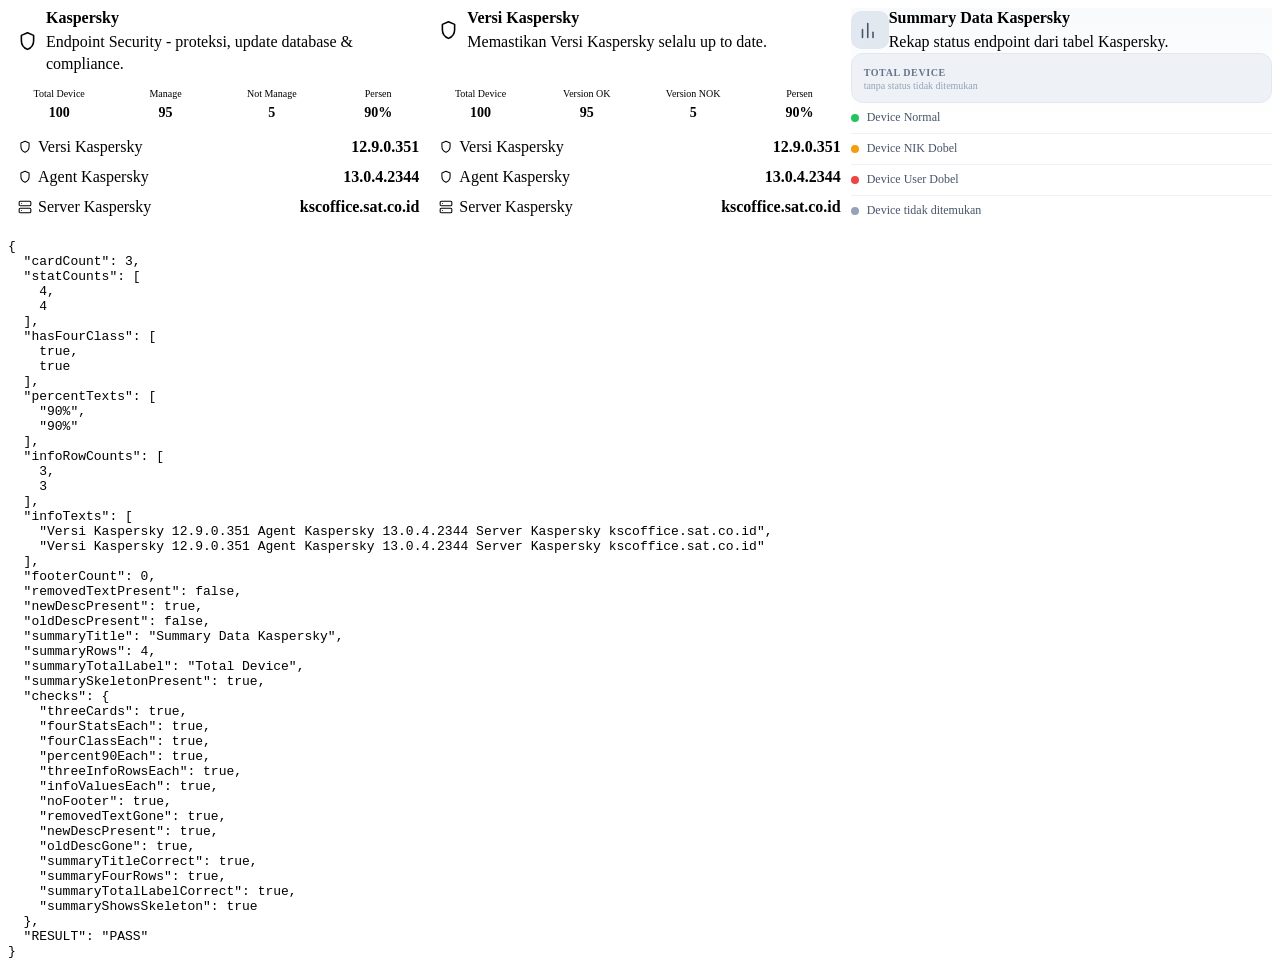
==== __test-mpc.html @ fc3576c6 "feat(manage-pc): add Summary Data Kaspersky card with status breakdown - Add third card to Kaspersky" ====
<!DOCTYPE html>
<html lang="id">
<head>
<meta charset="UTF-8" />
<link rel="stylesheet" href="/css/style.css" />
<link rel="stylesheet" href="/css/layout.css" />
<link rel="stylesheet" href="/css/components.css" />
</head>
<body>
<div id="app"></div>
<pre id="out"></pre>
<script type="module">
  const mod = await import("/js/pages/__mpc-test.js");

  const SUMMARY = {
    success: true,
    data: {
      summary: { totalPc: 100 },
      kaspersky: {
        managed: 100, ok: 95, nok: 5,
        versionOk: 95, versionNok: 5,
        percent: 90, combinedOk: 90, combinedNok: 10,
        info: {
          version: "12.9.0.351",
          agent: "13.0.4.2344",
          server: "kscoffice.sat.co.id"
        }
      },
      itam: {}, kace: {}
    }
  };

  document.getElementById("app").innerHTML =
    mod.renderSummary(SUMMARY, "manage-pc-kaspersky", false);

  const section = document.querySelector("[data-mpc-summary]");
  const cards = [...section.querySelectorAll(".gsp-card")];
  const statCards = cards.slice(0, 2);
  const summaryCard = cards[2];
  const lastStrong = (card) => {
    const stats = [...card.querySelectorAll(".gsp-card__stat")];
    return stats.length ? stats[stats.length - 1].querySelector("strong").textContent.trim() : "";
  };

  const out = {
    cardCount: cards.length,
    statCounts: statCards.map((c) => c.querySelectorAll(".gsp-card__stat").length),
    hasFourClass: statCards.map((c) => c.querySelector(".gsp-card__stats").classList.contains("gsp-card__stats--4")),
    percentTexts: statCards.map(lastStrong),
    infoRowCounts: statCards.map((c) => c.querySelectorAll(".gsp-card__info-row").length),
    infoTexts: statCards.map((c) => c.querySelector(".gsp-card__info")?.textContent.replace(/\s+/g, " ").trim() || ""),
    footerCount: section.querySelectorAll(".gsp-card__footer").length,
    removedTextPresent: /Status Endpoint Security|Status Versi Antivirus/.test(section.textContent),
    newDescPresent: /Memastikan Versi Kaspersky selalu up to date\./.test(section.textContent),
    oldDescPresent: /Status OK dan NOK versi Kaspersky pada seluruh device\./.test(section.textContent),
    summaryTitle: summaryCard?.querySelector("h4")?.textContent || "",
    summaryRows: summaryCard?.querySelectorAll(".gsp-card__summary-row").length || 0,
    summaryTotalLabel: summaryCard?.querySelector(".gsp-card__summary-total-label")?.textContent || "",
    summarySkeletonPresent: !!summaryCard?.querySelector(".skeleton.metric-skeleton")
  };

  const checks = {
    threeCards: out.cardCount === 3,
    fourStatsEach: out.statCounts.length === 2 && out.statCounts.every((n) => n === 4),
    fourClassEach: out.hasFourClass.length === 2 && out.hasFourClass.every(Boolean),
    percent90Each: out.percentTexts.length === 2 && out.percentTexts.every((t) => t === "90%"),
    threeInfoRowsEach: out.infoRowCounts.length === 2 && out.infoRowCounts.every((n) => n === 3),
    infoValuesEach: out.infoTexts.length === 2 && out.infoTexts.every((t) =>
      t.includes("Versi Kaspersky") && t.includes("12.9.0.351") &&
      t.includes("Agent Kaspersky") && t.includes("13.0.4.2344") &&
      t.includes("Server Kaspersky") && t.includes("kscoffice.sat.co.id")),
    noFooter: out.footerCount === 0,
    removedTextGone: !out.removedTextPresent,
    newDescPresent: out.newDescPresent,
    oldDescGone: !out.oldDescPresent,
    summaryTitleCorrect: out.summaryTitle === "Summary Data Kaspersky",
    summaryFourRows: out.summaryRows === 4,
    summaryTotalLabelCorrect: out.summaryTotalLabel === "Total Device",
    summaryShowsSkeleton: out.summarySkeletonPresent
  };

  out.checks = checks;
  out.RESULT = Object.values(checks).every(Boolean) ? "PASS" : "FAIL";
  document.getElementById("out").textContent = JSON.stringify(out, null, 2);
</script>
</body>
</html>
---- css/layout.css ----
﻿/**
 * LAYOUT.CSS - APPLICATION LAYOUT
 * ---------------------------------
 * STAGE 1: login decorative element, dashboard summary grid.
 * STAGE 2: mobile bottom navigation, content padding menyesuaikan
 * supaya tidak tertutup bottom nav (docs/UI_AND_DESIGN.md #7, #28).
 */

html, body {
  height: 100%;
}

.app-root {
  min-height: 100vh;
  display: flex;
  flex-direction: column;
}

/* ---------- BOOT SCREEN ---------- */
.boot-screen {
  flex: 1;
  display: flex;
  flex-direction: column;
  align-items: center;
  justify-content: center;
  gap: var(--space-4);
  background-color: var(--color-background);
}

.boot-screen__mark {
  width: 56px;
  height: 56px;
  border-radius: var(--radius-lg);
  background-color: var(--color-primary);
  color: var(--color-text-on-primary);
  display: flex;
  align-items: center;
  justify-content: center;
  font-weight: 600;
  font-size: var(--font-size-h3);
  box-shadow: var(--shadow-md);
}

.boot-screen__text {
  color: var(--color-text-secondary);
  font-size: var(--font-size-small);
}

/* =========================================================
   PREMIUM LOGIN
   ========================================================= */

.login-page {
  min-height: 100vh;
  min-height: 100dvh;
  padding: 32px;
  display: flex;
  align-items: center;
  justify-content: center;
  position: relative;
  overflow: hidden;

  background:
    radial-gradient(
      circle at 5% 10%,
      rgba(37, 99, 235, .12),
      transparent 30%
    ),
    radial-gradient(
      circle at 95% 90%,
      rgba(14, 165, 233, .10),
      transparent 32%
    ),
    #eef4fb;
}

.login-page.is-loading {
  /* Tanpa overlay popup blur selama login: hanya spinner di tombol
     (btn-spinner) yang tampil, form tetap interaktif dan kolom input
     tetap bisa diklik. (docs/UI_AND_DESIGN.md #13 button loading) */
  cursor: progress;
}

/* ---------- MAIN SHELL ---------- */

.login-shell {
  width: min(1160px, 100%);
  min-height: 650px;

  display: grid;
  grid-template-columns: minmax(0, 1.08fr) minmax(400px, .72fr);

  overflow: hidden;

  border: 1px solid rgba(255, 255, 255, .8);
  border-radius: 30px;

  background: rgba(255, 255, 255, .72);

  box-shadow:
    0 35px 90px rgba(15, 23, 42, .18),
    0 10px 30px rgba(30, 64, 175, .08);

  backdrop-filter: blur(22px);
  -webkit-backdrop-filter: blur(22px);
}


/* =========================================================
   LEFT VISUAL
   ========================================================= */

.login-visual {
  position: relative;
  overflow: hidden;

  min-height: 650px;
  padding: 42px;

  color: #fff;

  background:
    radial-gradient(
      circle at 78% 15%,
      rgba(96, 165, 250, .38),
      transparent 28%
    ),
    radial-gradient(
      circle at 20% 85%,
      rgba(14, 165, 233, .35),
      transparent 30%
    ),
    linear-gradient(
      145deg,
      #09295f 0%,
      #104f9f 48%,
      #0878d1 100%
    );
}


/* grid pattern */

.login-grid {
  position: absolute;
  inset: 0;

  opacity: .13;

  background-image:
    linear-gradient(
      rgba(255,255,255,.22) 1px,
      transparent 1px
    ),
    linear-gradient(
      90deg,
      rgba(255,255,255,.22) 1px,
      transparent 1px
    );

  background-size: 42px 42px;

  mask-image:
    linear-gradient(
      to bottom,
      black,
      transparent 88%
    );
}


/* glowing circles */

.login-orb {
  position: absolute;
  border-radius: 50%;
  pointer-events: none;
  filter: blur(1px);
}

.login-orb--1 {
  width: 420px;
  height: 420px;

  right: -220px;
  top: -220px;

  border: 1px solid rgba(255,255,255,.16);

  box-shadow:
    0 0 0 50px rgba(255,255,255,.035),
    0 0 0 100px rgba(255,255,255,.025),
    0 0 0 150px rgba(255,255,255,.018);
}

.login-orb--2 {
  width: 180px;
  height: 180px;

  left: -90px;
  bottom: -90px;

  background:
    radial-gradient(
      circle,
      rgba(125,211,252,.18),
      transparent 70%
    );
}


/* ---------- TOP BRAND ---------- */

.login-visual__top {
  position: relative;
  z-index: 5;

  display: flex;
  align-items: center;
  justify-content: space-between;
  gap: 20px;
}


.login-brand {
  display: flex;
  align-items: center;
  gap: 12px;
}


.login-brand__mark {
  width: 48px;
  height: 48px;

  display: flex;
  align-items: center;
  justify-content: center;

  border: 1px solid rgba(255,255,255,.25);
  border-radius: 15px;

  color: #fff;

  background: rgba(255,255,255,.12);

  box-shadow:
    inset 0 1px rgba(255,255,255,.18),
    0 12px 30px rgba(0,0,0,.15);

  backdrop-filter: blur(10px);
}


.login-brand__name {
  font-size: 17px;
  font-weight: 750;
  letter-spacing: -.02em;
}


.login-brand__sub {
  display: block;

  margin-top: 2px;

  font-size: 10px;
  font-weight: 600;

  letter-spacing: .12em;
  text-transform: uppercase;

  color: rgba(255,255,255,.62);
}


.login-live {
  display: inline-flex;
  align-items: center;
  gap: 7px;

  padding: 7px 11px;

  border: 1px solid rgba(255,255,255,.18);
  border-radius: 999px;

  background: rgba(255,255,255,.08);

  font-size: 10px;
  font-weight: 650;

  color: rgba(255,255,255,.82);

  backdrop-filter: blur(10px);
}


.login-live__dot {
  width: 7px;
  height: 7px;

  border-radius: 50%;

  background: #67e8f9;

  box-shadow:
    0 0 0 4px rgba(103,232,249,.12),
    0 0 14px rgba(103,232,249,.8);
}

/* Label pill: desktop menampilkan "System Online",
   mobile menampilkan "Live Report" (lihat media query). */
.login-live__label--mobile {
  display: none;
}

@keyframes loginLivePulse {
  0%, 100% { transform: scale(1); opacity: 1; }
  50%      { transform: scale(1.35); opacity: .65; }
}


/* ---------- HERO ---------- */

.login-visual__content {
  position: relative;
  z-index: 4;

  max-width: 500px;

  margin-top: 78px;
}


.login-visual__eyebrow {
  display: inline-flex;
  align-items: center;
  gap: 7px;

  margin-bottom: 20px;
  padding: 8px 12px;

  border: 1px solid rgba(255,255,255,.18);
  border-radius: 999px;

  background: rgba(255,255,255,.08);

  font-size: 10px;
  font-weight: 700;

  letter-spacing: .08em;

  color: rgba(255,255,255,.84);

  backdrop-filter: blur(10px);
}


.login-visual__content h1 {
  margin: 0 0 18px;

  color: #fff;

  font-size: clamp(38px, 4vw, 58px);
  line-height: 1.02;

  font-weight: 780;

  letter-spacing: -.055em;
}


.login-visual__content h1 span {
  display: block;

  background:
    linear-gradient(
      90deg,
      #ffffff,
      #bae6fd
    );

  -webkit-background-clip: text;
  background-clip: text;

  -webkit-text-fill-color: transparent;
}


.login-visual__description {
  max-width: 470px;

  margin: 0;

  color: rgba(255,255,255,.70);

  font-size: 14px;
  line-height: 1.75;
}


/* ---------- FEATURES ---------- */

.login-feature-list {
  display: flex;
  gap: 14px;

  margin-top: 30px;
}


.login-feature {
  display: flex;
  align-items: center;
  gap: 10px;

  min-width: 0;
  padding: 11px 13px;

  border: 1px solid rgba(255,255,255,.13);
  border-radius: 13px;

  background: rgba(255,255,255,.075);

  backdrop-filter: blur(10px);
}


.login-feature__icon {
  width: 32px;
  height: 32px;

  flex-shrink: 0;

  display: flex;
  align-items: center;
  justify-content: center;

  border-radius: 9px;

  color: #bae6fd;

  background: rgba(255,255,255,.10);
}


.login-feature strong {
  display: block;

  margin-bottom: 2px;

  color: rgba(255,255,255,.94);

  font-size: 10px;
}


.login-feature span {
  display: block;

  color: rgba(255,255,255,.52);

  font-size: 9px;
}


/* =========================================================
   DASHBOARD MOCKUP
   ========================================================= */

.login-dashboard {
  position: absolute;
  z-index: 3;

  right: 40px;
  bottom: 38px;

  width: min(460px, 70%);

  padding: 18px;

  border: 1px solid rgba(255,255,255,.20);
  border-radius: 20px;

  background: rgba(255,255,255,.105);

  box-shadow:
    0 28px 55px rgba(0,0,0,.20);

  backdrop-filter: blur(20px);

  transform: rotate(-2deg);

  animation: loginFloat 6s ease-in-out infinite;
}


@keyframes loginFloat {

  0%, 100% {
    transform: rotate(-2deg) translateY(0);
  }

  50% {
    transform: rotate(-1deg) translateY(-7px);
  }

}


.login-dashboard__header {
  display: flex;
  align-items: center;
  justify-content: space-between;

  margin-bottom: 15px;
}


.login-dashboard__brand {
  display: flex;
  align-items: center;
  gap: 7px;

  color: rgba(255,255,255,.88);

  font-size: 10px;
  font-weight: 700;
}


.login-dashboard__brand-dot {
  width: 7px;
  height: 7px;

  border-radius: 50%;

  background: #67e8f9;
}


.login-dashboard__dots {
  display: flex;
  gap: 4px;
}


.login-dashboard__dots span {
  width: 5px;
  height: 5px;

  border-radius: 50%;

  background: rgba(255,255,255,.30);
}


/* stats */

.login-dashboard__stats {
  display: grid;
  grid-template-columns: 1fr 1fr;

  gap: 9px;
}


.login-stat {
  padding: 12px;

  border-radius: 13px;

  background: rgba(255,255,255,.075);
}


.login-stat span {
  display: block;

  margin-bottom: 4px;

  color: rgba(255,255,255,.48);

  font-size: 8px;
}


.login-stat strong {
  display: block;

  color: #fff;

  font-size: 20px;
  line-height: 1.1;
}


.login-stat small {
  display: block;

  margin-top: 5px;

  color: #a7f3d0;

  font-size: 8px;
}


/* chart */

.login-dashboard__chart {
  margin-top: 9px;
  padding: 12px;

  border-radius: 13px;

  background: rgba(255,255,255,.06);
}


.login-chart-title {
  display: flex;
  align-items: center;
  justify-content: space-between;

  margin-bottom: 4px;
}


.login-chart-title span {
  color: rgba(255,255,255,.65);
  font-size: 8px;
}


.login-chart-title small {
  color: #67e8f9;
  font-size: 8px;
}


.login-dashboard__chart svg {
  width: 100%;
  height: 70px;

  display: block;
}


/* footer */

.login-dashboard__footer {
  display: flex;
  gap: 16px;

  margin-top:  0;

  color: rgba(255,255,255,.48);

  font-size: 8px;
}


.login-dashboard__footer span {
  display: flex;
  align-items: center;
  gap: 5px;
}


.login-dashboard__footer i {
  width: 5px;
  height: 5px;

  border-radius: 50%;

  background: #67e8f9;
}


/* =========================================================
   RIGHT LOGIN CARD
   ========================================================= */

.login-card {
  align-self: center;

  width: calc(100% - 56px);

  margin: 28px;

  padding: 42px 38px;

  border: 1px solid rgba(226,232,240,.95);
  border-radius: 24px;

  background: rgba(255,255,255,.96);

  box-shadow:
    0 22px 55px rgba(15,23,42,.10);
}


.login-card__mobile-brand {
  display: none;
}


.login-card__header {
  display: flex;
  align-items: center;
  gap: 12px;

  margin-bottom: 30px;
}


.login-card__badge {
  width: 50px;
  height: 50px;

  display: flex;
  align-items: center;
  justify-content: center;

  border-radius: 15px;

  color: #fff;

  background:
    linear-gradient(
      145deg,
      #1d4ed8,
      #0284c7
    );

  box-shadow:
    0 12px 25px rgba(37,99,235,.22);
}


.login-card__brand {
  color: #475569;

  font-size: 11px;
  font-weight: 700;

  letter-spacing: .06em;
  text-transform: uppercase;
}


.login-heading-wrap {
  margin-bottom: 28px;
}


.login-card__heading {
  margin: 0 0 9px;

  color: #0f172a;

  font-size: 31px;
  line-height: 1.1;

  font-weight: 780;

  letter-spacing: -.045em;
}


.login-card__subtitle {
  max-width: 330px;

  margin: 0;

  color: #64748b;

  font-size: 13px;
  line-height: 1.65;
}


/* ---------- FORM ---------- */

#loginForm {
  width: min(100%, 340px);
  margin-inline: auto;
}

.login-field-label {
  display: block;

  margin-bottom: 7px;

  color: #334155;
  font-size: 11px;
  font-weight: 700;

  /* Label hanya teks penanda - klik label TIDAK diteruskan ke input
     (area klik hanya pada kotak field-nya sendiri, bukan di atasnya). */
  pointer-events:none;
  user-select:none;
}


.login-card .form-group {
  margin-bottom: 18px;
}


.login-card .input-wrapper {
  min-height: 53px;

  border: 1px solid #dbe3ee;
  border-radius: 13px;

  background: #f8fafc;

  transition:
    border-color .2s ease,
    box-shadow .2s ease,
    background .2s ease,
    transform .2s ease;
}


.login-card .input-wrapper:focus-within {
  border-color: #3b82f6;

  background: #fff;

  box-shadow:
    0 0 0 4px rgba(59,130,246,.10);

  transform: translateY(-1px);
}


.login-card .input {
  height: 51px;

  border: 0;

  background: transparent;

  box-shadow: none;

  color: #0f172a;
}


.login-card .input::placeholder {
  color: #94a3b8;
}


.login-card .input:focus {
  border: 0;
  box-shadow: none;
}


.login-card .input-icon {
  position: absolute;
  left: 16px;

  color: #94a3b8;
}


.login-card .input-wrapper:focus-within .input-icon {
  color: #3b82f6;
}


.login-card .input--icon {
  padding-left: 46px;
}


.login-card #passwordInput {
  padding-right: 65px;
}


.login-card .password-toggle-btn {
  right: 9px;

  padding: 7px 9px;

  border-radius: 8px;

  color: #64748b;

  font-size: 10px;
  font-weight: 700;

  transition:
    background .2s,
    color .2s;
}


.login-card .password-toggle-btn:hover {
  color: #2563eb;

  background: #eff6ff;
}


/* ---------- ERROR ---------- */

.login-card .form-error-text {
  min-height: 15px;

  display: block;

  padding: 4px 2px 0;

  font-size: 10px;
}


.login-card__banner {
  display: none;

  margin-bottom: 18px;
  padding: 11px 13px;

  border: 1px solid #fecaca;
  border-radius: 11px;

  color: #b91c1c;

  background: #fef2f2;

  font-size: 11px;
  font-weight: 600;

  line-height: 1.5;
}


.login-card__banner.is-visible {
  display: block;

  animation: loginErrorIn .2s ease-out;
}


@keyframes loginErrorIn {

  from {
    opacity: 0;
    transform: translateY(-4px);
  }

  to {
    opacity: 1;
    transform: translateY(0);
  }

}


/* ---------- BUTTON ---------- */

.login-submit-btn {
  width: 100%;
  height: 53px;

  margin-top: 7px;

  border: 0;
  border-radius: 13px;

  display: flex;
  align-items: center;
  justify-content: center;
  gap: 9px;

  color: #fff;

  background:
    linear-gradient(
      135deg,
      #1d4ed8,
      #0284c7
    );

  box-shadow:
    0 13px 27px rgba(37,99,235,.24);

  transition:
    transform .2s ease,
    box-shadow .2s ease,
    filter .2s ease;
}


.login-submit-btn:hover:not(:disabled) {
  transform: translateY(-2px);

  box-shadow:
    0 17px 32px rgba(37,99,235,.30);

  filter: saturate(1.08);
}


.login-submit-btn:active:not(:disabled) {
  transform: translateY(0);
}


.login-submit-btn:disabled {
  cursor: not-allowed;
  opacity: .75;
}


/* ---------- FOOTER ---------- */

.login-card__footer {
  display: flex;
  align-items: center;
  justify-content: space-between;

  margin-top: 25px;
  padding-top: 17px;

  border-top: 1px solid #eef2f7;
}


.login-security {
  display: flex;
  align-items: center;
  gap: 6px;

  color: #64748b;

  font-size: 9px;
  font-weight: 600;
}


.login-security svg {
  color: #10b981;
}


.login-version {
  display: flex;
  align-items: center;
  gap: 6px;

  color: #94a3b8;

  font-size: 9px;
}


/* Selama proses login berjalan: kolom NIK & password dikunci
   (tidak bisa diklik / fokus) sampai request selesai. */
.login-page.is-loading #loginForm .form-group .input-wrapper {
  pointer-events: none;
}

.login-page.is-loading #loginForm .form-group .input-wrapper .input {
  background-color: #f8fafc;
}


/* =========================================================
   TABLET
   ========================================================= */

@media (max-width: 980px) {

  .login-page {
    padding: 20px;
  }

  .login-shell {
    grid-template-columns: 1fr 400px;
  }

  .login-visual {
    padding: 32px;
  }

  .login-feature-list {
    flex-direction: column;
    width: 240px;
  }

  .login-dashboard {
    right: 25px;
    bottom: 25px;
    width: 70%;
  }

}


/* =========================================================
   MOBILE
   ========================================================= */

@media (max-width: 820px) {

  .login-page {
    min-height: 100dvh;

    padding: 0;

    align-items: stretch;
  }


  .login-shell {
    width: 100%;
    min-height: 100dvh;

    grid-template-columns: 1fr;

    border: 0;
    border-radius: 0;

    background: #f8fafc;

    box-shadow: none;
  }


  .login-visual {
    min-height: 250px;

    padding: 25px 23px;
  }


  .login-visual__content {
    margin-top: 35px;
  }


  .login-visual__content h1 {
    font-size: 32px;
  }


  .login-visual__description {
    max-width: 400px;

    font-size: 12px;
  }


  .login-feature-list,
  .login-dashboard {
    display: none;
  }

  /* MOBILE: hero tidak lagi menampilkan eyebrow "SECURE IT MANAGEMENT".
     Diganti pill "Live Report" (model System Online) dengan titik
     berdenyut, sejajar dengan tulisan "Dashboard IT". */
  .login-visual__eyebrow {
    display: none;
  }

  .login-live__label--desktop {
    display: none;
  }

  .login-live__label--mobile {
    display: inline;
  }

  .login-live__dot {
    animation: loginLivePulse 2.2s ease-in-out infinite;
  }

  /* Pill "Live Report": absolute di pojok kanan-ATAS hero
     (lebih ke atas & lebih ke kanan dari posisi inline semula. */
  .login-live {
    position: absolute;
    top: 0;
    right: 0;
    z-index: 6;
  }


  .login-card {
    align-self: stretch;

    width: 100%;

    margin: 0;

    padding: 34px 26px 30px;

    border: 0;
    border-radius: 0;

    background: #fff;

    box-shadow: none;
  }

  .login-card__mobile-brand,
  .login-card__header {
    display: none;
  }

  .login-card {
    padding-top: 24px;
  }

}


/* =========================================================
   SMALL MOBILE
   ========================================================= */

@media (max-width: 480px) {

  .login-visual {
    min-height: 188px;
    padding: 20px 18px;
  }


  .login-live {
    position: absolute;
    top:  0;
    right: 0;
    z-index: 6;

    display: inline-flex;
    padding: 6px 9px;
    font-size: 9px;
  }


  .login-brand__mark {
    width: 43px;
    height: 43px;
  }


  .login-brand__name {
    font-size: 15px;
  }


  .login-visual__content {
    margin-top: 22px;
  }


  .login-visual__eyebrow {
    position: absolute;
    top: -48px;
    right: 0;
    margin-bottom: 0;
    padding: 6px 8px;

    font-size: 8px;
  }


  .login-visual__content h1 {
    margin-bottom: 8px;
    font-size: 27px;
  }


  .login-visual__description {
    display: none;
  }


  .login-card {
    padding: 28px 21px 30px;
  }


  .login-card__mobile-brand {
    display: none;
    align-items: center;
    gap: 9px;

    margin-bottom: 25px;

    color: #0f172a;

    font-size: 13px;
    font-weight: 750;
  }


  .login-card__mobile-icon {
    width: 35px;
    height: 35px;

    display: flex;
    align-items: center;
    justify-content: center;

    border-radius: 10px;

    color: #fff;

    background:
      linear-gradient(
        135deg,
        #1d4ed8,
        #0284c7
      );
  }


  .login-card__header {
    margin-bottom: 22px;
  }


  .login-card__badge {
    width: 45px;
    height: 45px;

    border-radius: 13px;
  }


  .login-card__heading {
    font-size: 28px;
  }


  .login-card__subtitle {
    font-size: 12px;
  }


  .login-card__footer {
    margin-top: 22px;
  }

}

/* ---------- APPLICATION SHELL ---------- */
.app-shell {
  display: flex;
  min-height: 100vh;
}

.app-sidebar {
  width: var(--sidebar-width);
  flex-shrink: 0;
  background-color: var(--color-surface);
  border-right: 1px solid var(--color-border);
  display: flex;
  flex-direction: column;
  padding: var(--space-5) 0;
}

.app-sidebar__brand {
  display: flex;
  align-items: center;
  gap: var(--space-3);
  padding: 0 var(--space-5) var(--space-5);
  margin-bottom: var(--space-3);
  border-bottom: 1px solid var(--color-border);
}

.app-sidebar__mark {
  width: 36px;
  height: 36px;
  border-radius: var(--radius-md);
  background-color: var(--color-primary);
  color: var(--color-text-on-primary);
  display: flex;
  align-items: center;
  justify-content: center;
  font-weight: 700;
  font-size: var(--font-size-small);
  flex-shrink: 0;
}

.app-sidebar__brand-text {
  font-weight: 600;
  font-size: var(--font-size-body);
}

.app-nav {
  flex: 1;
  overflow-y: auto;
  padding: 0 var(--space-3) 0 calc(var(--space-3) + 12px);
  display: flex;
  flex-direction: column;
  gap: var(--space-1);
}

.app-nav-item {
  display: flex;
  align-items: center;
  justify-content: space-between;
  gap: var(--space-2);
  width: 100%;
  padding: var(--space-3) var(--space-3);
  border-radius: var(--radius-sm);
  border: none;
  background: none;
  color: var(--color-text-secondary);
  font-size: var(--font-size-small);
  font-weight: 500;
  text-align: left;
  cursor: pointer;
  transition: background-color var(--transition-fast), color var(--transition-fast);
}

.app-nav-item:hover {
  background-color: var(--color-background-offwhite);
  color: var(--color-text);
}

.app-nav-item {
  position: relative;
}

.app-nav-item.is-active {
  background-color: var(--color-primary-soft);
  color: var(--color-primary);
  font-weight: 600;
}

/* UPDATE (moodboard "Nexus"): aksen garis kiri pada item aktif */
.app-nav-item.is-active::before {
  content: "";
  position: absolute;
  left: -12px;
  top: 8px;
  bottom: 8px;
  width: 3px;
  border-radius: 0 3px 3px 0;
  background-color: var(--color-primary);
}

.app-nav-item__icon {
  display: flex;
  align-items: center;
  justify-content: center;
  flex-shrink: 0;
  color: currentColor;
}

.app-nav-item--child {
  justify-content: flex-start;
  gap: var(--space-2);
  padding-left: var(--space-4);
  font-size: var(--font-size-caption);
}

.app-nav-item__child-marker {
  position: relative;
  align-self: stretch;
  width: 14px;
  flex: 0 0 14px;
}

.app-nav-item__child-marker::before {
  position: absolute;
  top: -3px;
  bottom: -3px;
  left: 6px;
  width: 1px;
  background-color: #cbdcf7;
  content: "";
}

.app-nav-item__child-marker::after {
  position: absolute;
  top: 50%;
  left: 4px;
  width: 5px;
  height: 5px;
  border: 1px solid #fff;
  border-radius: 50%;
  background-color: #60a5fa;
  content: "";
  transform: translateY(-50%);
}

.app-nav-item--child:first-child .app-nav-item__child-marker::before {
  top: 50%;
}

.app-nav-item--child:last-child .app-nav-item__child-marker::before {
  bottom: 50%;
}

.app-nav-item__chevron {
  color: var(--color-text-muted);
  font-weight: 600;
}

.app-nav-submenu {
  display: flex;
  flex-direction: column;
  gap: var(--space-1);
  max-height: 0;
  opacity: 0;
  overflow: hidden;
  visibility: hidden;
  transition:
    max-height .38s cubic-bezier(.22, 1, .36, 1),
    opacity .25s ease,
    visibility 0s linear .38s;
}

.app-nav-group.is-expanded .app-nav-submenu {
  max-height: 250px;
  opacity: 1;
  visibility: visible;
  transition:
    max-height .38s cubic-bezier(.22, 1, .36, 1),
    opacity .25s ease,
    visibility 0s;
}

.app-sidebar__footer {
  padding: var(--space-4) var(--space-5) 0;
  margin-top: var(--space-3);
  border-top: 1px solid var(--color-border);
  display: flex;
  align-items: center;
  justify-content: space-between;
  gap: var(--space-2);
}

.app-user {
  display: flex;
  align-items: center;
  gap: var(--space-3);
  min-width: 0;
}

.app-user__avatar {
  width: 34px;
  height: 34px;
  border-radius: 50%;
  background-color: var(--color-primary-soft);
  color: var(--color-primary);
  display: flex;
  align-items: center;
  justify-content: center;
  font-size: var(--font-size-caption);
  font-weight: 700;
  flex-shrink: 0;
}

.app-user__nik {
  font-size: var(--font-size-small);
  font-weight: 600;
}

.app-user__role {
  font-size: var(--font-size-caption);
  color: var(--color-text-muted);
}

.app-logout-btn {
  height: 36px;
  padding: 0 var(--space-3);
  font-size: var(--font-size-caption);
}

/* ---------- SHELL MAIN / HEADER / CONTENT ---------- */
.app-shell__main {
  flex: 1;
  display: flex;
  flex-direction: column;
  min-width: 0;
}

.app-header {
  height: var(--header-height);
  flex-shrink: 0;
  display: flex;
  align-items: center;
  gap: var(--space-4);
  padding: 0 var(--space-6);
  background-color: var(--color-surface);
  border-bottom: 1px solid var(--color-border);
}

.app-header__title {
  flex: 1;
  font-size: var(--font-size-h3);
}

.app-header__user {
  width: 36px;
  height: 36px;
  border-radius: 50%;
  background-color: var(--color-primary-soft);
  color: var(--color-primary);
  display: flex;
  align-items: center;
  justify-content: center;
  font-size: var(--font-size-caption);
  font-weight: 700;
  flex-shrink: 0;
}

.app-content {
  flex: 1;
  padding: var(--space-6);
  overflow-y: auto;
}

.page-header {
  margin-bottom: var(--space-6);
}

.page-header__subtitle {
  color: var(--color-text-secondary);
  font-size: var(--font-size-small);
  margin-top: var(--space-1);
}

.placeholder-card {
  background-color: var(--color-surface);
  border: 1px solid var(--color-border);
  border-radius: var(--radius-lg);
  padding: var(--space-6);
  color: var(--color-text-secondary);
  font-size: var(--font-size-small);
}

.placeholder-card--center {
  text-align: center;
  padding: var(--space-12) var(--space-6);
}

.placeholder-card__title {
  font-size: var(--font-size-h3);
  font-weight: 600;
  color: var(--color-text);
  margin-bottom: var(--space-2);
}

.placeholder-card__subtitle {
  color: var(--color-text-muted);
}

/* ---------- DASHBOARD SUMMARY GRID (Stage 1, docs/UI_AND_DESIGN.md #9) ---------- */
.dashboard-section-title {
  font-size: var(--font-size-small);
  font-weight: 600;
  color: var(--color-text-secondary);
  text-transform: uppercase;
  letter-spacing: 0.04em;
  margin: var(--space-8) 0 var(--space-4);
}

.dashboard-section-title:first-child {
  margin-top: 0;
}

.dashboard-grid {
  display: grid;
  grid-template-columns: repeat(auto-fill, minmax(220px, 1fr));
  gap: var(--space-4);
}

/* ---------- HAMBURGER (mobile only) ---------- */
.app-hamburger {
  display: none;
  flex-direction: column;
  justify-content: center;
  gap: 4px;
  width: 32px;
  height: 32px;
  border: none;
  background: none;
  cursor: pointer;
  flex-shrink: 0;
}

.app-hamburger span {
  display: block;
  height: 2px;
  width: 100%;
  background-color: var(--color-text);
  border-radius: 2px;
}

/* ---------- DRAWER OVERLAY (mobile only) ---------- */
.app-drawer-overlay {
  display: none;
  position: fixed;
  inset: 0;
  background-color: rgba(17, 24, 39, 0.4);
  z-index: var(--z-drawer);
}

.app-drawer-overlay.is-visible {
  display: block;
}

/* ---------- MOBILE LAYOUT (docs/UI_AND_DESIGN.md #7, #13, #21, #41) ---------- */
@media (max-width: 768px) {
  .app-sidebar {
    position: fixed;
    top: 0;
    left: 0;
    height: 100vh;
    z-index: var(--z-drawer);
    transform: translateX(-100%);
    transition: transform var(--transition-base);
    box-shadow: var(--shadow-lg);
  }

  .app-sidebar.is-open {
    transform: translateX(0);
  }

  .app-hamburger {
    display: flex;
  }

  .app-header {
    height: 46px;
    padding: 0 12px;
  }

  .app-content {
    /* Edge-to-edge pada mobile: konten mepet sekali dengan layar,
       padding diberikan oleh komponen halaman masing-masing. */
    padding: 0;
    /* Ruang supaya konten paling bawah tidak tertutup bottom nav */
    padding-bottom: calc(var(--bottom-nav-height) + var(--space-4));
  }

  .dashboard-page,
  .page-header {
    padding: 0 var(--space-3);
  }

  .dashboard-grid {
    grid-template-columns: repeat(auto-fill, minmax(150px, 1fr));
    gap: var(--space-3);
  }
}

@media (min-width: 769px) {
  .app-bottom-nav {
    display: none !important;
  }
}

@media (max-width: 768px) {
  .app-sidebar,
  .app-sidebar:hover {
    width: min(286px, 86vw) !important;
    z-index: calc(var(--z-drawer) + 1) !important;
    overflow: hidden;
  }

  .app-sidebar__body {
    min-height: 0;
    overflow-y: auto;
  }

  .app-sidebar .app-sidebar__brand-text,
  .app-sidebar .app-nav-item__label,
  .app-sidebar .app-nav-item__chevron,
  .app-sidebar .app-user__details,
  .app-sidebar .app-logout-btn {
    opacity: 1;
    transform: none;
  }

  .app-sidebar .app-nav-item__chevron {
    margin-right: 13px;
  }

  .app-sidebar .app-logout-btn {
    width: auto;
    min-width: 39px;
    padding: 0 10px;
  }

  .app-sidebar .app-logout-btn__label {
    display: inline;
  }
}

/* =========================================================
   PREMIUM DASHBOARD
   ========================================================= */

.app-shell {
  background:
    #f4f7fb;
}


/* =========================================================
   COLLAPSIBLE SIDEBAR
   ========================================================= */

.app-sidebar {
  width: 76px !important;

  transition:
    width .28s cubic-bezier(.4,0,.2,1),
    box-shadow .28s ease;

  overflow: hidden;

  z-index: 100;

  box-shadow:
    4px 0 25px rgba(15,23,42,.035);
}


/* sidebar expand ketika mouse masuk */

.app-sidebar:hover {
  width: 250px !important;

  box-shadow:
    8px 0 35px rgba(15,23,42,.09);
}


/* brand */

.app-sidebar__brand {
  height: 76px;

  padding: 0 14px;

  display: flex;
  align-items: center;

  gap: 12px;

  white-space: nowrap;
}


.app-sidebar__mark {
  width: 48px !important;
  height: 48px !important;

  flex-shrink: 0;

  border-radius: 14px !important;

  background:
    linear-gradient(
      145deg,
      #1e3a8a,
      #2563eb
    ) !important;

  color: #fff !important;

  box-shadow:
    0 10px 22px rgba(37,99,235,.22);
}


.app-sidebar__brand-text {
  opacity: 0;

  transform: translateX(-8px);

  transition:
    opacity .18s ease,
    transform .18s ease;

  white-space: nowrap;
}


.app-sidebar:hover
.app-sidebar__brand-text {
  opacity: 1;

  transform: translateX(0);
}


/* =========================================================
   NAV
   ========================================================= */

.app-nav {
  padding: 18px 10px;
}


.app-nav-item {
  min-height: 48px !important;

  margin-bottom: 5px;

  border-radius: 13px !important;

  position: relative;

  justify-content: flex-start !important;

  white-space: nowrap;

  transition:
    background .18s ease,
    color .18s ease,
    transform .18s ease;
}


.app-nav-item:hover {
  background: #f1f5ff !important;

  transform: translateX(2px);
}


.app-nav-item.is-active {
  color: #1d4ed8 !important;

  background:
    linear-gradient(
      90deg,
      #e8efff,
      #f1f5ff
    ) !important;

  box-shadow:
    inset 3px 0 0 #2563eb;
}


.app-nav-item__icon {
  width: 48px !important;

  min-width: 48px !important;

  display: flex;

  align-items: center;
  justify-content: center;

  flex-shrink: 0;
}


.app-nav-item__label {
  opacity: 0;

  transform: translateX(-8px);

  transition:
    opacity .16s ease,
    transform .18s ease;

  white-space: nowrap;
}


.app-sidebar:hover
.app-nav-item__label {
  opacity: 1;

  transform: translateX(0);
}


/* chevron */

.app-nav-item__chevron {
  margin-left: auto;

  opacity: 0;

  transition: opacity .18s ease;
}


.app-sidebar:hover
.app-nav-item__chevron {
  opacity: 1;
}


/* submenu */

.app-nav-submenu {
  overflow: hidden;
}


/* =========================================================
   SIDEBAR FOOTER
   ========================================================= */

.app-sidebar__footer {
  padding: 14px 10px !important;

  overflow: hidden;
}


.app-user {
  min-width: 220px;

  display: flex;

  align-items: center;

  gap: 11px;
}


.app-user__avatar {
  width: 43px !important;
  height: 43px !important;

  flex-shrink: 0;

  border-radius: 13px !important;

  color: #1e40af !important;

  background:
    linear-gradient(
      135deg,
      #dbeafe,
      #e0e7ff
    ) !important;

  font-weight: 750 !important;
}


.app-user > div:not(.app-user__avatar) {
  opacity: 0;

  transition: opacity .18s ease;

  white-space: nowrap;
}


.app-sidebar:hover
.app-user > div:not(.app-user__avatar) {
  opacity: 1;
}


.app-logout-btn {
  opacity: 0;

  transition: opacity .18s ease;
}


.app-sidebar:hover
.app-logout-btn {
  opacity: 1;
}


/* =========================================================
   MAIN AREA
   ========================================================= */

.app-shell__main {
  transition:
    margin-left .28s cubic-bezier(.4,0,.2,1);
}


/* =========================================================
   HEADER
   ========================================================= */

.app-header {
  height: 76px !important;

  padding: 0 30px !important;

  background:
    rgba(255,255,255,.82) !important;

  border-bottom:
    1px solid rgba(226,232,240,.85) !important;

  backdrop-filter: blur(14px);
}


.app-header__title {
  font-size: 18px !important;

  font-weight: 720 !important;

  letter-spacing: -.025em;
}


.app-header__user {
  width: 38px !important;
  height: 38px !important;

  border-radius: 12px !important;

  background:
    linear-gradient(
      135deg,
      #dbeafe,
      #e0e7ff
    ) !important;

  color: #1e40af !important;

  font-size: 11px !important;

  font-weight: 750 !important;

  border: 1px solid #dbeafe;
}


/* =========================================================
   CONTENT
   ========================================================= */

.app-content {
  padding: 30px !important;

  background:
    linear-gradient(
      180deg,
      #f8fafc 0%,
      #f3f6fa 100%
    );
}


/* =========================================================
   DASHBOARD PAGE
   ========================================================= */

.dashboard-page {
  width: min(1380px, 100%);

  margin: 0 auto;

  display: flex;

  flex-direction: column;

  gap: 22px;
}


/* =========================================================
   HERO
   ========================================================= */

.dashboard-hero {
  min-height: 205px;

  position: relative;

  overflow: hidden;

  display: flex;

  align-items: center;

  justify-content: space-between;

  padding: 34px 40px;

  border-radius: 24px;

  color: #fff;

  background:
    radial-gradient(
      circle at 85% 20%,
      rgba(96,165,250,.35),
      transparent 25%
    ),
    radial-gradient(
      circle at 20% 100%,
      rgba(14,165,233,.25),
      transparent 30%
    ),
    linear-gradient(
      120deg,
      #0f2f72,
      #1557ae 55%,
      #087ccf
    );

  box-shadow:
    0 18px 45px rgba(30,64,175,.16);
}


.dashboard-hero:after {
  content: "";

  position: absolute;

  inset: 0;

  opacity: .08;

  background-image:
    linear-gradient(
      rgba(255,255,255,.5) 1px,
      transparent 1px
    ),
    linear-gradient(
      90deg,
      rgba(255,255,255,.5) 1px,
      transparent 1px
    );

  background-size: 38px 38px;
}


.dashboard-hero__content {
  position: relative;

  z-index: 3;

  max-width: 620px;
}


.dashboard-hero__eyebrow {
  display: inline-flex;

  align-items: center;

  gap: 8px;

  margin-bottom: 14px;

  padding: 7px 11px;

  border:
    1px solid rgba(255,255,255,.18);

  border-radius: 999px;

  background:
    rgba(255,255,255,.09);

  font-size: 9px;

  font-weight: 750;

  letter-spacing: .12em;
}


.dashboard-status-dot {
  width: 7px;
  height: 7px;

  border-radius: 50%;

  background: #86efac;

  box-shadow:
    0 0 12px rgba(134,239,172,.9);
}


.dashboard-hero h2 {
  margin: 0;

  color: #fff;

  font-size: clamp(30px, 3vw, 43px);

  line-height: 1.05;

  font-weight: 780;

  letter-spacing: -.05em;
}


.dashboard-hero h2 span {
  color: #bae6fd;
}


.dashboard-hero p {
  margin: 12px 0 0;

  color:
    rgba(255,255,255,.68);

  font-size: 13px;
}


/* hero visual */

.dashboard-hero__visual {
  width: 230px;
  height: 180px;

  position: relative;

  flex-shrink: 0;
}


.hero-ring {
  position: absolute;

  border:
    1px solid rgba(255,255,255,.13);

  border-radius: 50%;
}


.hero-ring--one {
  width: 220px;
  height: 220px;

  top: -20px;
  right: -40px;
}


.hero-ring--two {
  width: 155px;
  height: 155px;

  top: 14px;
  right: -5px;
}


.hero-orb {
  position: absolute;

  top: 52px;
  right: 55px;

  width: 76px;
  height: 76px;

  display: flex;

  align-items: center;
  justify-content: center;

  border:
    1px solid rgba(255,255,255,.25);

  border-radius: 23px;

  color: #fff;

  background:
    rgba(255,255,255,.13);

  box-shadow:
    0 20px 40px rgba(0,0,0,.16);

  backdrop-filter: blur(15px);
}


/* =========================================================
   STATS
   ========================================================= */

.dashboard-stats {
  display: grid;

  grid-template-columns:
    repeat(4, minmax(0, 1fr));

  gap: 16px;
}


.dashboard-stat {
  min-height: 112px;

  display: flex;

  align-items: center;

  gap: 14px;

  padding: 18px;

  border:
    1px solid #e5eaf1;

  border-radius: 18px;

  background: #fff;

  box-shadow:
    0 6px 18px rgba(15,23,42,.045);

  transition:
    transform .2s ease,
    box-shadow .2s ease;
}


.dashboard-stat:hover {
  transform: translateY(-3px);

  box-shadow:
    0 13px 28px rgba(15,23,42,.08);
}


.dashboard-stat__icon {
  width: 45px;
  height: 45px;

  flex-shrink: 0;

  display: flex;

  align-items: center;
  justify-content: center;

  border-radius: 13px;

  color: #2563eb;

  background: #eaf1ff;
}


.dashboard-stat__icon--green {
  color: #059669;

  background: #e6f8f2;
}


.dashboard-stat__icon--amber {
  color: #d97706;

  background: #fff5d6;
}


.dashboard-stat__content span {
  display: block;

  color: #64748b;

  font-size: 10px;

  font-weight: 650;
}


.dashboard-stat__content strong {
  display: block;

  margin-top: 3px;

  color: #0f172a;

  font-size: 25px;

  line-height: 1.1;

  font-weight: 760;

  letter-spacing: -.035em;
}


.dashboard-stat__content small {
  display: block;

  margin-top: 4px;

  color: #94a3b8;

  font-size: 9px;
}


.dashboard-ready {
  color: #059669 !important;

  font-size: 18px !important;
}


/* progress */

.dashboard-stat__progress-ring {
  width: 52px;
  height: 52px;

  border-radius: 50%;

  display: flex;

  align-items: center;
  justify-content: center;

  background:
    conic-gradient(
      #2563eb var(--progress),
      #e9eef5 var(--progress)
    );
}


.dashboard-stat__progress-ring > div {
  width: 40px;
  height: 40px;

  display: flex;

  align-items: center;
  justify-content: center;

  border-radius: 50%;

  background: #fff;
}


.dashboard-stat__progress-ring strong {
  margin: 0;

  font-size: 10px;

  color: #2563eb;
}


/* =========================================================
   MAIN GRID
   ========================================================= */

.dashboard-main-grid {
  display: grid;

  grid-template-columns:
    minmax(0, 1fr)
    285px;

  gap: 18px;

  align-items: stretch;
}


/* modules */

.dashboard-modules-panel,
.dashboard-status-panel {
  padding: 24px;

  border:
    1px solid #e5eaf1;

  border-radius: 20px;

  background: #fff;

  box-shadow:
    0 6px 20px rgba(15,23,42,.04);
}


.dashboard-section-header {
  display: flex;

  align-items: flex-start;

  justify-content: space-between;

  margin-bottom: 20px;
}


.dashboard-section-kicker {
  display: block;

  margin-bottom: 5px;

  color: #94a3b8;

  font-size: 8px;

  font-weight: 750;

  letter-spacing: .13em;
}


.dashboard-section-header h3,
.dashboard-status-panel h3 {
  margin: 0;

  color: #0f172a;

  font-size: 18px;

  font-weight: 740;

  letter-spacing: -.025em;
}


.dashboard-section-header p {
  margin: 5px 0 0;

  color: #94a3b8;

  font-size: 10px;
}


.dashboard-module-count {
  padding: 7px 10px;

  border-radius: 8px;

  color: #64748b;

  background: #f1f5f9;

  font-size: 9px;

  font-weight: 650;
}


/* module cards */

.dashboard-module-grid {
  display: grid;

  grid-template-columns:
    repeat(2, minmax(0, 1fr));

  gap: 12px;
}


.dashboard-module-card {
  min-height: 145px;

  position: relative;

  display: flex;

  flex-direction: column;

  padding: 17px;

  overflow: hidden;

  border:
    1px solid #e8edf3;

  border-radius: 16px;

  background:
    linear-gradient(
      145deg,
      #fff,
      #fafcff
    );

  text-decoration: none;

  transition:
    transform .2s ease,
    box-shadow .2s ease,
    border-color .2s ease;
}


.dashboard-module-card:hover {
  transform: translateY(-3px);

  border-color:
    var(--module-accent, #bfdbfe);

  box-shadow:
    0 13px 28px rgba(15,23,42,.08);
}


.dashboard-module-card.is-disabled {
  cursor: default;

  opacity: .78;
}


.dashboard-module-card__top {
  display: flex;

  align-items: center;

  justify-content: space-between;
}


.dashboard-module-card__icon {
  width: 43px;
  height: 43px;

  display: flex;

  align-items: center;
  justify-content: center;

  border-radius: 12px;

  color: #2563eb;

  background: #eaf1ff;
}


.dashboard-module-card--teal
.dashboard-module-card__icon {
  color: #0f766e;
  background: #e4f7f5;
}


.dashboard-module-card--amber
.dashboard-module-card__icon {
  color: #b45309;
  background: #fff4d3;
}


.dashboard-module-card--purple
.dashboard-module-card__icon {
  color: #7c3aed;
  background: #f0eaff;
}


.dashboard-module-card--rose
.dashboard-module-card__icon {
  color: #db2777;
  background: #fce9f2;
}


.dashboard-module-card__status {
  padding: 5px 8px;

  border-radius: 999px;

  color: #94a3b8;

  background: #f1f5f9;

  font-size: 8px;

  font-weight: 700;
}


.dashboard-module-card__status--active {
  color: #059669;

  background: #e8f9f0;
}


.dashboard-module-card__body {
  margin-top: auto;

  padding-top: 15px;
}


.dashboard-module-card__body h4 {
  margin: 0 0 5px;

  color: #0f172a;

  font-size: 13px;

  font-weight: 720;
}


.dashboard-module-card__body p {
  max-width: 230px;

  margin: 0;

  color: #94a3b8;

  font-size: 9px;

  line-height: 1.5;
}


.dashboard-module-card__arrow {
  position: absolute;

  right: 16px;
  bottom: 16px;

  color: #cbd5e1;

  transition:
    color .18s ease,
    transform .18s ease;
}


.dashboard-module-card:hover
.dashboard-module-card__arrow {
  color: #2563eb;

  transform: translateX(3px);
}


/* =========================================================
   STATUS PANEL
   ========================================================= */

.dashboard-status-panel {
  display: flex;

  flex-direction: column;
}


.dashboard-status-panel__top {
  display: flex;

  align-items: flex-start;

  justify-content: space-between;
}


.dashboard-status-badge {
  display: flex;

  align-items: center;

  gap: 6px;

  padding: 6px 8px;

  border-radius: 999px;

  color: #059669;

  background: #eaf9f1;

  font-size: 8px;

  font-weight: 700;
}


.dashboard-status-badge span {
  width: 6px;
  height: 6px;

  border-radius: 50%;

  background: #10b981;

  box-shadow:
    0 0 8px rgba(16,185,129,.55);
}


.dashboard-status-circle {
  display: flex;

  align-items: center;
  justify-content: center;

  padding: 27px 0;
}


.dashboard-status-circle__ring {
  width: 150px;
  height: 150px;

  display: flex;

  align-items: center;
  justify-content: center;

  border-radius: 50%;

  background:
    conic-gradient(
      #2563eb var(--progress),
      #e8eef7 var(--progress)
    );
}


.dashboard-status-circle__inner {
  width: 116px;
  height: 116px;

  display: flex;

  flex-direction: column;

  align-items: center;
  justify-content: center;

  border-radius: 50%;

  background: #fff;

  box-shadow:
    inset 0 0 0 1px #eef2f7;
}


.dashboard-status-circle__inner strong {
  color: #0f172a;

  font-size: 28px;

  line-height: 1;

  letter-spacing: -.05em;
}


.dashboard-status-circle__inner span {
  margin-top: 5px;

  color: #94a3b8;

  font-size: 9px;

  font-weight: 650;
}


.dashboard-status-list {
  margin-top: auto;

  border-top:
    1px solid #eef2f6;
}


.dashboard-status-row {
  display: flex;

  align-items: center;

  justify-content: space-between;

  padding: 12px 0;

  border-bottom:
    1px solid #f1f4f7;

  color: #64748b;

  font-size: 10px;
}


.dashboard-status-row > span {
  display: flex;

  align-items: center;

  gap: 7px;
}


.dashboard-status-row strong {
  color: #0f172a;

  font-size: 11px;
}


.status-indicator {
  width: 7px;
  height: 7px;

  border-radius: 50%;
}


.status-indicator--green {
  background: #10b981;
}


.status-indicator--gray {
  background: #cbd5e1;
}


.status-indicator--blue {
  background: #3b82f6;
}


/* =========================================================
   USER CARD
   ========================================================= */

.dashboard-user-card {
  min-height: 72px;

  display: flex;

  align-items: center;

  gap: 12px;

  padding: 13px 17px;

  border:
    1px solid #e5eaf1;

  border-radius: 16px;

  background: #fff;
}


.dashboard-user-card__avatar {
  width: 43px;
  height: 43px;

  display: flex;

  align-items: center;
  justify-content: center;

  border-radius: 12px;

  color: #1d4ed8;

  background:
    linear-gradient(
      135deg,
      #dbeafe,
      #e0e7ff
    );

  font-size: 11px;

  font-weight: 750;
}


.dashboard-user-card__info {
  display: flex;

  flex-direction: column;
}


.dashboard-user-card__info span {
  color: #94a3b8;

  font-size: 7px;

  font-weight: 750;

  letter-spacing: .1em;
}


.dashboard-user-card__info strong {
  margin-top: 2px;

  color: #0f172a;

  font-size: 11px;
}


.dashboard-user-card__info small {
  margin-top: 1px;

  color: #94a3b8;

  font-size: 8px;
}


.dashboard-user-card__secure {
  margin-left: auto;

  display: flex;

  align-items: center;

  gap: 6px;

  color: #059669;

  font-size: 9px;

  font-weight: 650;
}


/* =========================================================
   RESPONSIVE
   ========================================================= */

@media (max-width: 1100px) {

  .dashboard-stats {
    grid-template-columns:
      repeat(2, minmax(0, 1fr));
  }

  .dashboard-main-grid {
    grid-template-columns: 1fr;
  }

  .dashboard-status-panel {
    min-height: 260px;
  }

}


@media (max-width: 820px) {

  .app-sidebar {
    width: 250px !important;
  }

  .app-sidebar__brand-text,
  .app-nav-item__label,
  .app-nav-item__chevron,
  .app-user > div:not(.app-user__avatar),
  .app-logout-btn {
    opacity: 1;
    transform: none;
  }

  .app-content {
    padding: 18px !important;
  }

  .dashboard-hero {
    min-height: 185px;

    padding: 27px;
  }

  .dashboard-hero__visual {
    display: none;
  }

  .dashboard-hero h2 {
    font-size: 30px;
  }

  .dashboard-module-grid {
    grid-template-columns: 1fr;
  }

}


@media (max-width: 560px) {

  .dashboard-stats {
    grid-template-columns: 1fr;
  }

  .dashboard-hero {
    border-radius: 19px;

    padding: 24px;
  }

  .dashboard-hero h2 {
    font-size: 27px;
  }

  .dashboard-modules-panel,
  .dashboard-status-panel {
    padding: 18px;

    border-radius: 17px;
  }

  .dashboard-section-header {
    align-items: center;
  }

  .dashboard-section-header p {
    display: none;
  }

  .dashboard-module-card {
    min-height: 135px;
  }

  .dashboard-user-card__secure {
    display: none;
  }

}


/* =========================================================
   REDUCE MOTION
   ========================================================= */

@media (prefers-reduced-motion: reduce) {

  .app-sidebar,
  .app-nav-item,
  .dashboard-stat,
  .dashboard-module-card,
  .dashboard-module-card__arrow {
    transition: none !important;
  }

}

/* =========================================================
   DESKTOP SIDEBAR - FIXED PREMIUM
   ========================================================= */

@media (min-width: 821px) {

  /* -----------------------------------------
     SIDEBAR
  ----------------------------------------- */

  .app-sidebar {
    position: fixed !important;

    left: 0;
    top: 0;
    bottom: 0;

    width: 78px !important;

    height: 100vh;
    height: 100dvh;

    display: flex !important;
    flex-direction: column;

    z-index: 1000;

    overflow: hidden;

    background: #ffffff !important;

    border-right:
      1px solid #e5eaf1;

    transition:
      width .28s cubic-bezier(.4,0,.2,1),
      box-shadow .28s ease;
  }


  /* -----------------------------------------
     EXPAND
  ----------------------------------------- */

  .app-sidebar:hover {
    width: 224px !important;

    box-shadow:
      12px 0 35px rgba(15,23,42,.08);
  }


  /* -----------------------------------------
     BRAND
  ----------------------------------------- */

  .app-sidebar__brand {
    height: 76px;

    min-height: 76px;

    display: flex;

    align-items: center;

    padding: 0 15px;

    gap: 12px;

    border-bottom:
      1px solid #edf0f4;
  }


  .app-sidebar__mark {
    width: 46px !important;
    height: 46px !important;

    min-width: 46px;

    border-radius: 14px !important;

    display: flex;

    align-items: center;
    justify-content: center;

    color: #ffffff;

    background:
      linear-gradient(
        145deg,
        #1d4ed8,
        #2563eb
      ) !important;

    box-shadow:
      0 9px 22px
      rgba(37,99,235,.22);
  }


  .app-sidebar__brand-text {
    white-space: nowrap;

    opacity: 0;

    transform: translateX(-7px);

    transition:
      opacity .18s ease,
      transform .2s ease;
  }


  .app-sidebar:hover
  .app-sidebar__brand-text {
    opacity: 1;

    transform: translateX(0);
  }


  /* -----------------------------------------
     SIDEBAR BODY
     ONLY THIS AREA SCROLLS
  ----------------------------------------- */

  .app-sidebar__body {
    flex: 1;

    min-height: 0;

    overflow-y: auto;

    overflow-x: hidden;

    scrollbar-width: thin;

    scrollbar-color:
      #dbe2ec
      transparent;
  }


  .app-sidebar__body::-webkit-scrollbar {
    width: 4px;
  }


  .app-sidebar__body::-webkit-scrollbar-track {
    background: transparent;
  }


  .app-sidebar__body::-webkit-scrollbar-thumb {
    background: #dbe2ec;

    border-radius: 99px;
  }


  /* -----------------------------------------
     NAV
  ----------------------------------------- */

  .app-nav {
    padding:
      17px 10px 20px;
  }


  .app-nav-item {
    min-height: 47px !important;

    margin-bottom: 5px;

    border-radius: 13px !important;

    display: flex !important;

    align-items: center;

    position: relative;

    white-space: nowrap;

    overflow: hidden;

    transition:
      background .18s ease,
      color .18s ease,
      transform .18s ease;
  }


  .app-nav-item:hover {
    background: #f4f7ff !important;

    transform: translateX(2px);
  }


  .app-nav-item.is-active {
    color: #1d4ed8 !important;

    background:
      linear-gradient(
        90deg,
        #edf3ff,
        #f5f8ff
      ) !important;

    box-shadow:
      inset 3px 0 0 #2563eb;
  }


  .app-nav-item__icon {
    width: 56px !important;

    min-width: 56px !important;

    height: 47px;

    display: flex;

    align-items: center;
    justify-content: center;

    flex-shrink: 0;
  }


  .app-nav-item__label {
    opacity: 0;

    transform: translateX(-7px);

    transition:
      opacity .18s ease,
      transform .18s ease;
  }


  .app-sidebar:hover
  .app-nav-item__label {
    opacity: 1;

    transform: translateX(0);
  }


  .app-nav-item__chevron {
    margin-left: auto;

    margin-right: 13px;

    opacity: 0;

    transition: opacity .18s ease;
  }


  .app-sidebar:hover
  .app-nav-item__chevron {
    opacity: 1;
  }


  /* -----------------------------------------
     SUBMENU
  ----------------------------------------- */

  .app-nav-submenu {
    overflow: hidden;
  }


  .app-nav-item--child {
    min-height: 40px !important;

    margin-left: 16px;

    width: calc(100% - 16px);

    font-size: 11px;
  }


  .app-nav-item--child
  .app-nav-item__icon {
    width: 38px !important;

    min-width: 38px !important;
  }


  /* -----------------------------------------
     FOOTER / LOGOUT
  ----------------------------------------- */

  .app-sidebar__footer {
    min-height: 78px;

    flex-shrink: 0;

    display: flex;

    align-items: center;

    padding: 13px 10px;

    border-top:
      1px solid #edf0f4;

    background:
      rgba(255,255,255,.98);
  }


  .app-user {
    min-width: 0;

    flex: 1;

    display: flex;

    align-items: center;

    gap: 10px;

    overflow: hidden;
  }


  .app-user__avatar {
    width: 43px !important;
    height: 43px !important;

    min-width: 43px !important;

    border-radius: 13px !important;

    display: flex;

    align-items: center;
    justify-content: center;

    color: #1d4ed8;

    background:
      linear-gradient(
        135deg,
        #e0eaff,
        #eef2ff
      ) !important;

    font-weight: 750;
  }


  .app-user__details {
    min-width: 0;

    opacity: 0;

    transform: translateX(-6px);

    transition:
      opacity .18s ease,
      transform .18s ease;
  }


  .app-sidebar:hover
  .app-user__details {
    opacity: 1;

    transform: translateX(0);
  }


  .app-user__nik,
  .app-user__role {
    white-space: nowrap;

    overflow: hidden;

    text-overflow: ellipsis;
  }


  .app-user__nik {
    color: #0f172a;

    font-size: 10px;

    font-weight: 700;
  }


  .app-user__role {
    margin-top: 2px;

    color: #94a3b8;

    font-size: 8px;
  }


  /* -----------------------------------------
     LOGOUT
  ----------------------------------------- */

  .app-logout-btn {
    width: 39px;

    min-width: 39px;

    height: 39px;

    margin-left: 6px;

    padding: 0;

    border: 0;

    border-radius: 11px;

    display: flex;

    align-items: center;
    justify-content: center;

    gap: 7px;

    color: #64748b;

    background: transparent;

    cursor: pointer;

    transition:
      background .18s ease,
      color .18s ease;
  }


  .app-logout-btn:hover {
    color: #dc2626;

    background: #fef2f2;
  }


  .app-logout-btn__label {
    display: none;

    font-size: 10px;

    font-weight: 650;
  }


  .app-sidebar:hover
  .app-logout-btn {
    width: auto;

    min-width: 39px;

    padding:
      0 10px;
  }


  .app-sidebar:hover
  .app-logout-btn__label {
    display: inline;
  }


  /* -----------------------------------------
     MAIN
  ----------------------------------------- */

  .app-shell__main {
    margin-left: 78px;

    min-height: 100vh;

    transition:
      margin-left .28s cubic-bezier(.4,0,.2,1);
  }


  /*
   * Jangan ikut berubah ketika sidebar hover.
   * Main tetap berada di posisi yang stabil.
   */


  .app-header {
    position: sticky;

    top: 0;

    z-index: 100;

    height: 76px !important;
  }


  .app-content {
    min-height:
      calc(100vh - 76px);
  }


  /* desktop bottom nav tidak diperlukan */

  .app-bottom-nav {
    display: none !important;
  }


  .app-drawer-overlay {
    display: none !important;
  }

}

/* =========================================================
   PREMIUM DESKTOP MOTION
   ========================================================= */

@media (min-width: 821px) {

  .app-sidebar,
  .app-sidebar *,
  .app-nav-item,
  .app-nav-item__label,
  .app-nav-item__icon,
  .app-nav-item__chevron,
  .app-sidebar__brand-text,
  .app-user__details,
  .app-logout-btn,
  .app-logout-btn__label {
    transition-timing-function:
      cubic-bezier(.22, 1, .36, 1);
  }


  .app-sidebar {
    transition:
      width .42s cubic-bezier(.22, 1, .36, 1),
      box-shadow .35s ease;
  }


  .app-sidebar__brand-text,
  .app-nav-item__label,
  .app-nav-item__chevron,
  .app-user__details,
  .app-logout-btn__label {

    transition:
      opacity .25s ease,
      transform .32s cubic-bezier(.22, 1, .36, 1);
  }


  .app-nav-item {

    transition:
      background-color .22s ease,
      color .22s ease,
      transform .28s cubic-bezier(.22, 1, .36, 1),
      box-shadow .22s ease;
  }


  .app-nav-item:hover {
    transform: translateX(3px);
  }


  .app-nav-item__icon {

    transition:
      transform .28s cubic-bezier(.22, 1, .36, 1),
      color .22s ease;
  }


  .app-nav-item:hover
  .app-nav-item__icon {

    transform: scale(1.06);
  }


  .app-sidebar__mark {

    transition:
      transform .35s cubic-bezier(.22, 1, .36, 1),
      box-shadow .35s ease;
  }


  .app-sidebar:hover
  .app-sidebar__mark {

    transform: translateY(-1px);

    box-shadow:
      0 12px 26px
      rgba(37, 99, 235, .28);
  }


  .app-logout-btn {

    transition:
      width .32s cubic-bezier(.22, 1, .36, 1),
      background-color .22s ease,
      color .22s ease,
      transform .22s ease;
  }


  .app-logout-btn:hover {
    transform: translateY(-1px);
  }


  /* submenu animation */

  .app-nav-submenu {

    transition:
      max-height .35s cubic-bezier(.22, 1, .36, 1),
      opacity .25s ease;

  }

}

/* =========================================================
   DESKTOP SHELL V2
   ---------------------------------------------------------
   - Sidebar full height
   - Collapsed: icon only
   - Expanded: menu + label
   - Main area ikut bergeser
   - Smooth motion
   - Footer/logout selalu terlihat
   - Background sidebar berbeda dari content
   ========================================================= */

@media (min-width: 769px) {

  /* =====================================================
     APP ROOT / SHELL
     ===================================================== */

  .app-shell {
    position: relative;

    min-height: 100vh;
    width: 100%;

    background:
      #f4f7fb;
  }


  /* =====================================================
     SIDEBAR
     ===================================================== */

  .app-sidebar {

    position: fixed !important;

    top: 0;
    left: 0;
    bottom: 0;

    width: 76px !important;
    height: 100vh;
    height: 100dvh;

    min-height: 100vh;

    padding: 0 !important;
    margin: 0;

    display: flex !important;
    flex-direction: column;

    overflow: hidden;

    z-index: 1000;

    /*
     * Sedikit berbeda dari background halaman.
     */
    background:
      linear-gradient(
        180deg,
        #ffffff 0%,
        #f8faff 100%
      ) !important;

    border-right:
      1px solid #e2e8f0 !important;

    box-shadow:
      4px 0 24px
      rgba(15, 23, 42, .035);

    /*
     * IMPORTANT:
     * Jangan pakai transition "all".
     * Supaya gerakannya halus tetapi tidak berat.
     */
    transition:
      width .38s cubic-bezier(.22, 1, .36, 1),
      box-shadow .38s ease;
  }


  /*
   * Sidebar melebar ketika mouse masuk.
   */

  .app-sidebar:hover {

    width: 224px !important;

    box-shadow:
      12px 0 38px
      rgba(15, 23, 42, .10);
  }


  /* =====================================================
     BRAND
     ===================================================== */

  .app-sidebar__brand {

    width: 100%;
    height: 82px;

    min-height: 82px;

    margin: 0 !important;
    padding: 0 14px !important;

    display: flex;

    align-items: center;

    gap: 12px;

    flex-shrink: 0;

    border-bottom:
      1px solid #e8edf4 !important;

    background:
      rgba(255,255,255,.82);

    white-space: nowrap;
  }


  .app-sidebar__mark {

    width: 48px !important;
    height: 48px !important;

    min-width: 48px !important;

    flex-shrink: 0;

    display: flex;

    align-items: center;
    justify-content: center;

    border-radius: 15px !important;

    color: #fff !important;

    background:
      linear-gradient(
        145deg,
        #173d8f 0%,
        #2563eb 60%,
        #3182ce 100%
      ) !important;

    box-shadow:
      0 10px 24px
      rgba(37, 99, 235, .23);

    transition:
      transform .35s cubic-bezier(.22,1,.36,1),
      box-shadow .35s ease;
  }


  .app-sidebar:hover
  .app-sidebar__mark {

    transform:
      translateY(-1px)
      scale(1.02);

    box-shadow:
      0 13px 28px
      rgba(37, 99, 235, .28);
  }


  .app-sidebar__brand-text {

    opacity: 0;

    transform:
      translateX(-10px);

    white-space: nowrap;

    transition:
      opacity .25s ease .04s,
      transform .38s cubic-bezier(.22,1,.36,1);
  }


  .app-sidebar:hover
  .app-sidebar__brand-text {

    opacity: 1;

    transform:
      translateX(0);
  }


  /* =====================================================
     SIDEBAR BODY
     ===================================================== */

  .app-sidebar__body {

    flex: 1;

    min-height: 0;

    width: 100%;

    overflow-x: hidden;
    overflow-y: auto;

    scrollbar-width: thin;

    scrollbar-color:
      #dbe3ee
      transparent;
  }


  .app-sidebar__body::-webkit-scrollbar {
    width: 4px;
  }


  .app-sidebar__body::-webkit-scrollbar-track {
    background: transparent;
  }


  .app-sidebar__body::-webkit-scrollbar-thumb {

    background:
      #dbe3ee;

    border-radius: 99px;
  }


  /* =====================================================
     NAVIGATION
     ===================================================== */

  .app-nav {

    width: 100%;

    padding:
      18px 10px 20px !important;

    display: flex;

    flex-direction: column;

    gap: 4px;
  }


  .app-nav-item {

    width: 100% !important;

    min-height: 48px !important;

    margin: 0 !important;
    padding: 0 !important;

    display: flex !important;

    align-items: center;

    justify-content: flex-start !important;

    gap: 0;

    position: relative;

    overflow: hidden;

    border-radius: 13px !important;

    white-space: nowrap;

    color: #64748b;

    transition:
      background-color .24s ease,
      color .24s ease,
      transform .32s cubic-bezier(.22,1,.36,1),
      box-shadow .24s ease;
  }


  .app-nav-item:hover {

    color: #1d4ed8;

    background:
      #f1f5ff !important;

    transform:
      translateX(3px);
  }


  .app-nav-item.is-active {

    color: #1d4ed8 !important;

    background:
      linear-gradient(
        90deg,
        #eaf1ff,
        #f4f7ff
      ) !important;

    box-shadow:
      inset 3px 0 0 #2563eb;
  }


  .app-nav-item.is-active::before {
    display: none !important;
  }


  /* =====================================================
     ICON
     ===================================================== */

  .app-nav-item__icon {

    width: 56px !important;

    min-width: 56px !important;

    height: 48px;

    display: flex;

    align-items: center;
    justify-content: center;

    flex-shrink: 0;

    color: currentColor;

    transition:
      transform .32s cubic-bezier(.22,1,.36,1),
      color .22s ease;
  }


  .app-nav-item:hover
  .app-nav-item__icon {

    transform:
      scale(1.08);
  }


  /* =====================================================
     LABEL
     ===================================================== */

  .app-nav-item__label {

    opacity: 0;

    transform:
      translateX(-10px);

    white-space: nowrap;

    pointer-events: none;

    transition:
      opacity .23s ease,
      transform .35s cubic-bezier(.22,1,.36,1);
  }


  .app-sidebar:hover
  .app-nav-item__label {

    opacity: 1;

    transform:
      translateX(0);

    pointer-events: auto;
  }


  /* =====================================================
     CHEVRON
     ===================================================== */

  .app-nav-item__chevron {

    margin-left: auto;
    margin-right: 14px;

    opacity: 0;

    transform:
      translateX(-5px);

    transition:
      opacity .22s ease,
      transform .3s cubic-bezier(.22,1,.36,1);
  }


  .app-sidebar:hover
  .app-nav-item__chevron {

    opacity: 1;

    transform:
      translateX(0);
  }


  /* =====================================================
     SUBMENU
     ===================================================== */

  .app-nav-submenu {

    display: flex;

    flex-direction: column;

    gap: 3px;

    max-height: 0;

    opacity: 0;

    overflow: hidden;

    transition:
      max-height .38s cubic-bezier(.22,1,.36,1),
      opacity .25s ease,
      visibility 0s linear .38s;
  }


  .app-nav-group.is-expanded
  .app-nav-submenu {

    max-height: 250px;

    opacity: 1;

    visibility: visible;

    transition:
      max-height .38s cubic-bezier(.22,1,.36,1),
      opacity .25s ease,
      visibility 0s;
  }


  .app-nav-item--child {

    min-height: 40px !important;

    padding-left: 14px !important;

    font-size: 10px;
  }


  .app-nav-item--child
  .app-nav-item__icon {

    width: 42px !important;

    min-width: 42px !important;
  }


  /* =====================================================
     SIDEBAR FOOTER
     ===================================================== */

  .app-sidebar__footer {

    width: 100%;

    min-height: 82px;

    height: 82px;

    flex-shrink: 0;

    margin: 0 !important;

    padding:
      12px 10px !important;

    display: flex;

    align-items: center;

    gap: 6px;

    overflow: hidden;

    border-top:
      1px solid #e8edf4 !important;

    background:
      rgba(255,255,255,.96);
  }


  .app-user {

    flex: 1;

    min-width: 0;

    display: flex;

    align-items: center;

    gap: 10px;

    overflow: hidden;
  }


  .app-user__avatar {

    width: 44px !important;
    height: 44px !important;

    min-width: 44px !important;

    flex-shrink: 0;

    border-radius: 13px !important;

    background:
      linear-gradient(
        135deg,
        #dbeafe,
        #e0e7ff
      ) !important;

    color: #1e40af !important;
  }


  .app-user__details {

    min-width: 0;

    opacity: 0;

    transform:
      translateX(-8px);

    transition:
      opacity .22s ease,
      transform .34s cubic-bezier(.22,1,.36,1);
  }


  .app-sidebar:hover
  .app-user__details {

    opacity: 1;

    transform:
      translateX(0);
  }


  .app-user__nik,
  .app-user__role {

    white-space: nowrap;

    overflow: hidden;

    text-overflow: ellipsis;
  }


  .app-user__nik {

    color: #0f172a;

    font-size: 10px;

    font-weight: 700;
  }


  .app-user__role {

    margin-top: 2px;

    color: #94a3b8;

    font-size: 8px;
  }


  /* =====================================================
     LOGOUT
     ===================================================== */

  .app-logout-btn {

    width: 40px !important;
    min-width: 40px !important;

    height: 40px;

    margin: 0 !important;
    padding: 0 !important;

    flex-shrink: 0;

    display: flex;

    align-items: center;
    justify-content: center;

    border: 0;

    border-radius: 11px;

    color: #64748b;

    background:
      transparent;

    opacity: 1 !important;

    cursor: pointer;

    transition:
      background-color .22s ease,
      color .22s ease,
      transform .3s cubic-bezier(.22,1,.36,1),
      width .38s cubic-bezier(.22,1,.36,1);
  }


  .app-logout-btn:hover {

    color: #dc2626;

    background:
      #fef2f2;

    transform:
      translateY(-1px);
  }


  .app-logout-btn__label {

    display: none;

    white-space: nowrap;
  }


  .app-sidebar:hover
  .app-logout-btn {

    width: auto !important;

    min-width: 40px !important;

    padding:
      0 10px !important;

    gap: 7px;
  }


  .app-sidebar:hover
  .app-logout-btn__label {

    display: inline;
  }


  /* =====================================================
     MAIN AREA
     ===================================================== */

  .app-shell__main {

    min-width: 0;

    min-height: 100vh;

    margin-left: 76px;

    transition:
      margin-left .38s cubic-bezier(.22,1,.36,1);
  }


  /*
   * INI YANG MEMBUAT PAGE KANAN IKUT BERGESER.
   *
   * Saat sidebar terbuka:
   *
   * 76px â†’ 252px
   *
   * sehingga content tidak tertutup sidebar.
   */

  .app-shell:has(.app-sidebar:hover)
  .app-shell__main {

    margin-left: 224px;
  }


  /* =====================================================
     HEADER
     ===================================================== */

  .app-header {

    position: sticky;

    top: 0;

    height: 76px !important;

    min-height: 76px;

    padding:
      0 30px !important;

    display: flex;

    align-items: center;

    background:
      rgba(255,255,255,.88) !important;

    border-bottom:
      1px solid rgba(226,232,240,.9) !important;

    backdrop-filter:
      blur(18px);

    -webkit-backdrop-filter:
      blur(18px);

    z-index: 50;
  }


  .app-header__title {

    font-size: 18px !important;

    font-weight: 720 !important;

    letter-spacing:
      -.025em;

    color:
      #0f172a;
  }


  /* =====================================================
     CONTENT
     ===================================================== */

  .app-content {

    min-height:
      calc(100vh - 76px);

    padding:
      30px !important;

    background:
      linear-gradient(
        180deg,
        #f8fafc 0%,
        #f3f6fa 100%
      );
  }


  /*
   * Lebar halaman dibuat lebih proporsional.
   * Tidak terlalu melebar pada monitor besar.
   */

  .dashboard-page {

    width:
      min(1440px, 100%);

    margin:
      0 auto;

    padding:
      0 2px 40px;

    display:
      flex;

    flex-direction:
      column;

    gap:
      22px;
  }


  /* =====================================================
     DASHBOARD HERO
     ===================================================== */

  .dashboard-hero {

    min-height:
      215px;

    border-radius:
      24px;

    padding:
      38px 42px;

    box-shadow:
      0 18px 45px
      rgba(30,64,175,.15);

    transition:
      transform .35s cubic-bezier(.22,1,.36,1),
      box-shadow .35s ease;
  }


  .dashboard-hero:hover {

    transform:
      translateY(-2px);

    box-shadow:
      0 23px 52px
      rgba(30,64,175,.18);
  }


  /* =====================================================
     DASHBOARD STATS
     ===================================================== */

  .dashboard-stats {

    display:
      grid;

    grid-template-columns:
      repeat(4, minmax(0, 1fr));

    gap:
      16px;
  }


  .dashboard-stat {

    min-height:
      116px;

    padding:
      19px;

    border-radius:
      18px;

    transition:
      transform .3s cubic-bezier(.22,1,.36,1),
      box-shadow .3s ease,
      border-color .25s ease;
  }


  .dashboard-stat:hover {

    transform:
      translateY(-4px);

    box-shadow:
      0 16px 30px
      rgba(15,23,42,.085);

    border-color:
      #dbe5f2;
  }


  /* =====================================================
     GENERAL MOTION
     ===================================================== */

  .app-nav-item,
  .dashboard-stat,
  .dashboard-hero,
  .app-header__user,
  button,
  a {

    -webkit-tap-highlight-color:
      transparent;
  }


  @media (prefers-reduced-motion: reduce) {

    .app-sidebar,
    .app-sidebar *,
    .app-shell__main,
    .app-nav-item,
    .dashboard-stat,
    .dashboard-hero {

      transition:
        none !important;

      animation:
        none !important;
    }

  }

}

/* =========================================================
   SIDEBAR - FINAL SMOOTH MOTION
   ========================================================= */

@media (min-width: 769px) {

  /* -----------------------------------------
     SIDEBAR
     ----------------------------------------- */

  .app-sidebar {

    width: 76px !important;

    transition:
      width 480ms cubic-bezier(.22, 1, .36, 1),
      box-shadow 480ms cubic-bezier(.22, 1, .36, 1);

    will-change: width;

    transform: translateZ(0);

    backface-visibility: hidden;
  }


  .app-sidebar.is-expanded {

    width: 224px !important;

    box-shadow:
      12px 0 40px
      rgba(15, 23, 42, .10);
  }


  /* -----------------------------------------
     MAIN CONTENT IKUT BERGERAK
     ----------------------------------------- */

  .app-shell__main {

    margin-left: 76px !important;

    transition:
      margin-left 480ms cubic-bezier(.22, 1, .36, 1);

    will-change: margin-left;

    transform: translateZ(0);
  }


  .app-shell.sidebar-expanded
  .app-shell__main {

    margin-left: 224px !important;
  }


  /* -----------------------------------------
     BRAND
     ----------------------------------------- */

  .app-sidebar__brand-text {

    opacity: 0;

    transform:
      translate3d(-12px, 0, 0);

    transition:
      opacity 280ms ease,
      transform 420ms cubic-bezier(.22, 1, .36, 1);
  }


  .app-sidebar.is-expanded
  .app-sidebar__brand-text {

    opacity: 1;

    transform:
      translate3d(0, 0, 0);
  }


  /* -----------------------------------------
     MENU LABEL
     ----------------------------------------- */

  .app-nav-item__label {

    opacity: 0;

    transform:
      translate3d(-12px, 0, 0);

    transition:
      opacity 250ms ease,
      transform 420ms cubic-bezier(.22, 1, .36, 1);
  }


  .app-sidebar.is-expanded
  .app-nav-item__label {

    opacity: 1;

    transform:
      translate3d(0, 0, 0);
  }


  /* -----------------------------------------
     CHEVRON
     ----------------------------------------- */

  .app-nav-item__chevron {

    opacity: 0;

    transform:
      translate3d(-8px, 0, 0);

    transition:
      opacity 240ms ease,
      transform 380ms cubic-bezier(.22, 1, .36, 1);
  }


  .app-sidebar.is-expanded
  .app-nav-item__chevron {

    opacity: 1;

    transform:
      translate3d(0, 0, 0);
  }


  /* -----------------------------------------
     USER
     ----------------------------------------- */

  .app-user__details {

    opacity: 0;

    transform:
      translate3d(-10px, 0, 0);

    transition:
      opacity 260ms ease,
      transform 420ms cubic-bezier(.22, 1, .36, 1);
  }


  .app-sidebar.is-expanded
  .app-user__details {

    opacity: 1;

    transform:
      translate3d(0, 0, 0);
  }


  /* -----------------------------------------
     LOGOUT
     ----------------------------------------- */

  .app-logout-btn {

    transition:
      width 420ms cubic-bezier(.22, 1, .36, 1),
      padding 420ms cubic-bezier(.22, 1, .36, 1),
      background-color 220ms ease,
      color 220ms ease,
      transform 280ms cubic-bezier(.22, 1, .36, 1);
  }


  .app-logout-btn__label {

    display: none;

    opacity: 0;

    transform:
      translate3d(-8px, 0, 0);

    transition:
      opacity 220ms ease,
      transform 350ms cubic-bezier(.22, 1, .36, 1);
  }


  .app-sidebar.is-expanded
  .app-logout-btn {

    width: auto !important;

    min-width: 40px !important;

    padding:
      0 10px !important;

    gap: 7px;
  }


  .app-sidebar.is-expanded
  .app-logout-btn__label {

    display: inline;

    opacity: 1;

    transform:
      translate3d(0, 0, 0);
  }


  /* -----------------------------------------
     ICON MOTION
     ----------------------------------------- */

  .app-nav-item__icon {

    transition:
      transform 360ms cubic-bezier(.22, 1, .36, 1),
      color 220ms ease;
  }


  .app-nav-item:hover
  .app-nav-item__icon {

    transform:
      scale(1.06);
  }


  /* -----------------------------------------
     MENU HOVER
     ----------------------------------------- */

  .app-nav-item {

    transition:
      background-color 220ms ease,
      color 220ms ease,
      transform 360ms cubic-bezier(.22, 1, .36, 1),
      box-shadow 220ms ease;
  }


  .app-nav-item:hover {

    transform:
      translate3d(3px, 0, 0);
  }


  /* -----------------------------------------
     LOGO
     ----------------------------------------- */

  .app-sidebar__mark {

    transition:
      transform 420ms cubic-bezier(.22, 1, .36, 1),
      box-shadow 420ms ease;
  }


  .app-sidebar.is-expanded
  .app-sidebar__mark {

    transform:
      translate3d(0, -1px, 0)
      scale(1.02);
  }


  /* -----------------------------------------
     HILANGKAN KONTROL HOVER LAMA
     ----------------------------------------- */

  /*
   * Karena sekarang JS yang menentukan state,
   * hover lama tidak boleh membuka sidebar.
   */

  .app-sidebar:hover {

    width: 76px !important;
  }


  .app-sidebar.is-expanded:hover {

    width: 224px !important;
  }


  /* -----------------------------------------
     SUBMENU
     ----------------------------------------- */

  .app-nav-submenu {

    transition:
      max-height 400ms cubic-bezier(.22, 1, .36, 1),
      opacity 280ms ease;
  }


  /* -----------------------------------------
     REDUCED MOTION
     ----------------------------------------- */

  @media (prefers-reduced-motion: reduce) {

    .app-sidebar,
    .app-shell__main,
    .app-sidebar *,
    .app-nav-item {

      transition: none !important;
    }

  }

}
/* =========================================================
   MOBILE EDGE-TO-EDGE (FINAL OVERRIDE)
   Menang atas rule .app-content padding !important lainnya
   (30px top-level & 18px max-width 820) supaya konten halaman
   mepet sekali dengan layar pada mobile.
   ========================================================= */
@media (max-width: 768px) {
  .app-content {
    padding: 0 !important;
    padding-bottom: calc(var(--bottom-nav-height) + var(--space-4)) !important;
    overflow-x: hidden;
  }
}
/* =========================================================
   PARENT NAV LINK (menu utama bersubmenu)
   Menu utama yang punya submenu (AHO / Manage PC / Checklist)
   juga bisa diklik -> membuka halaman parent berisi rangkuman
   data submenu (js/pages/group-summary.js). Label/icon = link,
   chevron = tombol buka/tutup submenu (clickable dropdown).
   Rendered oleh js/shell.js (renderNavItem).
   ========================================================= */

.app-nav-item--group {
  padding: 0;
  gap: 0;
}

/* Link parent: menempati sisa lebar baris. Padding memakai nilai
   dasar .app-nav-item supaya tinggi baris tidak berubah. */
.app-nav-item__main {
  flex: 1 1 auto;
  min-width: 0;
  display: flex;
  align-items: center;
  gap: var(--space-2);
  padding: var(--space-3);
  color: inherit;
  text-decoration: none;
}

/* Tombol chevron terpisah dari link: klik label/icon navigasi ke
   halaman parent, klik chevron hanya membuka/menutup submenu. */
.app-nav-item__toggle {
  display: flex;
  align-items: center;
  justify-content: center;
  flex-shrink: 0;
  padding: var(--space-3);
  border: none;
  background: none;
  color: inherit;
  cursor: pointer;
}

/* Chevron kini berada di dalam tombol toggle - buang margin
   penyesuaian lama (dulu chevron menempel di ujung kanan baris). */
.app-nav-item__toggle .app-nav-item__chevron {
  margin-left: 0 !important;
  margin-right: 0 !important;
}

.app-nav-item__toggle .app-nav-item__chevron svg {
  transition: transform .3s cubic-bezier(.22, 1, .36, 1);
}

.app-nav-group.is-expanded .app-nav-item__toggle .app-nav-item__chevron svg {
  transform: rotate(180deg);
}

/* Sidebar desktop dalam keadaan collapsed (76px, state dikontrol JS
   lewat class .is-expanded): chevron memang disembunyikan, jadi tombol
   toggle ikut menyusut agar baris ikon tetap rapi dan tidak ada target
   klik tak terlihat. Di mobile/tablet (<= 820px) tombol selalu tampak. */
@media (min-width: 821px) {
  .app-sidebar:not(.is-expanded) .app-nav-item__toggle {
    width: 0;
    padding-left: 0;
    padding-right: 0;
    opacity: 0;
    overflow: hidden;
    pointer-events: none;
  }
}

/* Final desktop sidebar polish: consistent parent rows and compact active states. */
@media (min-width: 821px) {
  .app-sidebar__brand {
    height: 60px;
    min-height: 60px;
    padding-right: 12px !important;
    padding-left: 12px !important;
    gap: 10px;
  }

  .app-sidebar__mark {
    width: 40px !important;
    height: 40px !important;
    min-width: 40px !important;
    border-radius: 11px !important;
    font-size: 12px !important;
  }

  .app-header {
    height: 60px !important;
    min-height: 60px !important;
    padding-right: 22px !important;
    padding-left: 22px !important;
  }

  .app-header__title {
    font-size: 16px !important;
    font-weight: 600 !important;
    letter-spacing: 0 !important;
  }

  .app-nav-item--group {
    min-height: 48px !important;
    height: 48px;
    align-items: center;
    border-radius: 12px !important;
  }

  .app-nav-item--group .app-nav-item__main {
    height: 48px;
    padding: 0;
    gap: 0;
  }

  .app-nav-item--group .app-nav-item__toggle {
    width: 36px;
    height: 48px;
    padding: 0;
    border-radius: 0 12px 12px 0;
  }

  .app-sidebar:not(.is-expanded) .app-nav-item--group .app-nav-item__toggle {
    width: 0;
    height: 48px;
  }

  .app-nav-item--group .app-nav-item__toggle .app-nav-item__chevron {
    margin: 0 !important;
  }

  .app-nav-item.is-active {
    background: rgba(37, 99, 235, 0.07) !important;
    box-shadow: none !important;
  }

  .app-nav-item.is-active::before {
    display: none !important;
  }

  .app-nav-item.is-active .app-nav-item__icon {
    color: #1d4ed8;
  }

  .app-nav-item--group.is-active {
    background: transparent !important;
  }

  .app-nav-item--group.is-active .app-nav-item__main,
  .app-nav-item--group.is-active .app-nav-item__toggle {
    background: rgba(37, 99, 235, 0.07) !important;
    color: #1d4ed8 !important;
    box-shadow: none !important;
  }

  .app-nav-item--group:hover {
    background: transparent !important;
  }

  .app-nav-item--group:hover .app-nav-item__main,
  .app-nav-item--group:hover .app-nav-item__toggle {
    background: rgba(37, 99, 235, 0.06) !important;
    color: #1d4ed8 !important;
    box-shadow: none !important;
  }

  .app-sidebar:not(.is-expanded) .app-nav-item.is-active {
    background: transparent !important;
  }

  .app-sidebar:not(.is-expanded) .app-nav-item.is-active .app-nav-item__icon {
    width: 42px !important;
    min-width: 42px !important;
    height: 40px;
    margin: 0 auto;
    border-radius: 12px;
    background: rgba(37, 99, 235, 0.11);
  }

  .app-sidebar:not(.is-expanded) .app-nav-item--group.is-active .app-nav-item__main {
    background: transparent !important;
  }

  .app-sidebar:not(.is-expanded) .app-nav-item--group.is-active .app-nav-item__icon {
    background: rgba(37, 99, 235, 0.11);
  }

  .app-sidebar:not(.is-expanded) .app-nav-item--group:hover .app-nav-item__main {
    background: transparent !important;
  }

  .app-sidebar:not(.is-expanded) .app-nav-item--group:hover .app-nav-item__icon {
    border-radius: 12px;
    background: rgba(37, 99, 235, 0.08);
  }
}

@media (min-width: 769px) {
  .app-sidebar:not(.is-expanded) .app-nav-submenu {
    display: none;
  }
}

@media (prefers-reduced-motion: reduce) {
  .app-nav-submenu,
  .app-nav-item__toggle .app-nav-item__chevron svg {
    transition: none !important;
  }
}
---- css/components.css ----
/**
 * COMPONENTS.CSS - REUSABLE COMPONENT LIBRARY
 * ----------------------------------------------
 * Prinsip: docs/UI_AND_DESIGN.md #56/#30 - komponen dengan fungsi sama
 * harus dipakai ulang, jangan dibuat versi per-modul.
 *
 * STAGE 1 tambahan: Skeleton loading, Summary Card, Empty/Error state icon.
 * STAGE 2 tambahan: Pagination, URL Suggestion popover, Generated
 * Password box, Bottom Navigation (mobile).
 */

/* ---------- BUTTON ---------- */
.btn {
  display: inline-flex;
  align-items: center;
  justify-content: center;
  gap: var(--space-2);
  height: 42px;
  padding: 0 var(--space-5);
  border-radius: var(--radius-md);
  border: 1px solid transparent;
  font-size: var(--font-size-body);
  font-weight: 600;
  cursor: pointer;
  transition: background-color var(--transition-fast), border-color var(--transition-fast), opacity var(--transition-fast);
}

.btn:disabled {
  opacity: 0.6;
  cursor: not-allowed;
}

.btn-primary {
  background-color: var(--color-primary);
  color: var(--color-text-on-primary);
}
.btn-primary:hover:not(:disabled) {
  background-color: var(--color-primary-hover);
}

.btn-secondary {
  background-color: var(--color-surface);
  border-color: var(--color-border-strong);
  color: var(--color-text);
}
.btn-secondary:hover:not(:disabled) {
  background-color: var(--color-background-offwhite);
}

.btn-ghost {
  background-color: transparent;
  color: var(--color-text-secondary);
}
.btn-ghost:hover:not(:disabled) {
  background-color: var(--color-background-offwhite);
}

.btn-danger {
  background-color: var(--color-danger);
  color: var(--color-text-on-primary);
}
.btn-danger:hover:not(:disabled) {
  opacity: 0.9;
}

.btn-sm {
  height: 34px;
  padding: 0 var(--space-4);
  font-size: var(--font-size-small);
}

.btn-icon {
  width: 36px;
  height: 36px;
  padding: 0;
}

/* Spinner dipakai di dalam button saat loading (docs/UI_AND_DESIGN.md #13) */
.btn-spinner {
  width: 15px;
  height: 15px;
  border-radius: 50%;
  border: 2px solid rgba(255, 255, 255, 0.4);
  border-top-color: #fff;
  animation: spin 0.6s linear infinite;
  flex-shrink: 0;
}

.btn-secondary .btn-spinner,
.btn-ghost .btn-spinner {
  border: 2px solid rgba(17, 24, 39, 0.15);
  border-top-color: var(--color-text-secondary);
}

@keyframes spin {
  to { transform: rotate(360deg); }
}

/* ---------- FORM / INPUT ---------- */
.form-group {
  display: flex;
  flex-direction: column;
  gap: var(--space-2);
  margin-bottom: var(--space-5);
}

.form-label {
  font-size: var(--font-size-small);
  font-weight: 600;
  color: var(--color-text);

  /* Label hanya teks penanda — klik label TIDAK diteruskan ke input/dropdown
     (area klik hanya pada kotak field-nya sendiri, bukan area di atasnya). */
  pointer-events: none;
  user-select: none;
}

.input-wrapper {
  position: relative;
  display: flex;
  align-items: center;
}

.input {
  width: 100%;
  height: 44px;
  padding: 0 var(--space-4);
  border-radius: var(--radius-md);
  border: 1px solid var(--color-border-strong);
  background-color: var(--color-surface);
  font-size: var(--font-size-body);
  color: var(--color-text);
  transition: border-color var(--transition-fast), box-shadow var(--transition-fast);
}

.input::placeholder {
  color: var(--color-text-muted);
}

.input:focus {
  outline: none;
  border-color: var(--color-primary);
  box-shadow: 0 0 0 3px var(--color-primary-soft);
}

.input.input-invalid {
  border-color: var(--color-danger);
}

.input[readonly] {
  background-color: var(--color-background-offwhite);
  color: var(--color-text-secondary);
}

.password-toggle-btn {
  position: absolute;
  right: var(--space-3);

  display: inline-flex;
  align-items: center;
  justify-content: center;

  background: none;
  border: none;
  color: var(--color-text-secondary);
  font-size: var(--font-size-small);
  font-weight: 600;
  cursor: pointer;
  padding: var(--space-1) var(--space-2);
}

.password-toggle-btn:hover {
  color: var(--color-primary);
}

#passwordInput {
  padding-right: 56px;
}

.form-error-text {
  min-height: 16px;
  font-size: var(--font-size-caption);
  color: var(--color-danger);
}

.form-hint {
  font-size: var(--font-size-caption);
  color: var(--color-text-muted);
}

/* ---------- BADGE ---------- */
.badge {
  display: inline-flex;
  align-items: center;
  padding: var(--space-1) var(--space-3);
  border-radius: 999px;
  font-size: var(--font-size-caption);
  font-weight: 600;
}

.badge-success { background-color: var(--color-success-soft); color: var(--color-success); }
.badge-warning { background-color: var(--color-warning-soft); color: var(--color-warning); }
.badge-danger { background-color: var(--color-danger-soft); color: var(--color-danger); }
.badge-info { background-color: var(--color-info-soft); color: var(--color-info); }
.badge-orange { background-color: #ffedd5; color: #c2410c; }

/* ---------- SUMMARY CARD (Dashboard, docs/UI_AND_DESIGN.md #9) ---------- */
/* UPDATE (moodboard "Nexus/Vektora"): kartu mengambang saat hover (translateY
   + shadow-xl), icon punya background warna soft per-modul (lihat data-accent
   di dashboard.js) supaya grid modul tidak monoton satu warna. */
.summary-card {
  display: flex;
  align-items: flex-start;
  gap: var(--space-3);
  background-color: var(--color-surface-elevated);
  border: 1px solid var(--color-border);
  border-radius: var(--radius-lg);
  padding: var(--space-5);
  box-shadow: var(--shadow-sm);
  transition: box-shadow var(--transition-base), border-color var(--transition-base), transform var(--transition-base);
}

.summary-card:hover {
  box-shadow: var(--shadow-xl);
  border-color: transparent;
  transform: translateY(-3px);
}

.summary-card__icon {
  width: 42px;
  height: 42px;
  border-radius: var(--radius-md);
  background-color: var(--accent-soft, var(--color-primary-soft));
  color: var(--accent, var(--color-primary));
  display: flex;
  align-items: center;
  justify-content: center;
  flex-shrink: 0;
}

.summary-card__body {
  min-width: 0;
}

.summary-card__label {
  font-size: var(--font-size-small);
  font-weight: 600;
  color: var(--color-text);
  margin-bottom: var(--space-2);
}

.status-pill {
  display: inline-flex;
  align-items: center;
  padding: 3px var(--space-3);
  border-radius: 999px;
  font-size: var(--font-size-caption);
  font-weight: 600;
}

.status-pill--active {
  background-color: var(--color-success-soft);
  color: var(--color-success);
}

.status-pill--pending {
  background-color: var(--color-background-offwhite);
  color: var(--color-text-muted);
}

/* ---------- DASHBOARD OVERVIEW LAYOUT + DONUT (moodboard "Nexus/Vektora") ---------- */
.dashboard-overview {
  display: grid;
  grid-template-columns: 1fr 260px;
  gap: var(--space-4);
  align-items: start;
}

.donut-card {
  background-color: var(--color-surface-elevated);
  border: 1px solid var(--color-border);
  border-radius: var(--radius-lg);
  padding: var(--space-6) var(--space-5);
  box-shadow: var(--shadow-sm);
  display: flex;
  flex-direction: column;
  align-items: center;
  text-align: center;
}

.donut-card__title {
  font-size: var(--font-size-small);
  font-weight: 600;
  color: var(--color-text-secondary);
  margin-bottom: var(--space-5);
  align-self: flex-start;
}

.donut {
  width: 128px;
  height: 128px;
  border-radius: 50%;
  background: conic-gradient(var(--color-primary) var(--donut-value, 0%), var(--color-background-offwhite) 0);
  display: flex;
  align-items: center;
  justify-content: center;
  flex-shrink: 0;
}

.donut__hole {
  width: 92px;
  height: 92px;
  border-radius: 50%;
  background-color: var(--color-surface);
  display: flex;
  flex-direction: column;
  align-items: center;
  justify-content: center;
}

.donut__value {
  font-size: var(--font-size-h3);
  font-weight: 700;
  color: var(--color-text);
}

.donut__label {
  font-size: var(--font-size-caption);
  color: var(--color-text-muted);
}

.donut-legend {
  margin-top: var(--space-5);
  display: flex;
  flex-direction: column;
  gap: var(--space-2);
  align-self: stretch;
  text-align: left;
}

.donut-legend__item {
  display: flex;
  align-items: center;
  gap: var(--space-2);
  font-size: var(--font-size-caption);
  color: var(--color-text-secondary);
}

.donut-legend__dot {
  width: 8px;
  height: 8px;
  border-radius: 50%;
  flex-shrink: 0;
}

.donut-legend__dot--active { background-color: var(--color-primary); }
.donut-legend__dot--pending { background-color: var(--color-background-offwhite); border: 1px solid var(--color-border-strong); }

@media (max-width: 900px) {
  .dashboard-overview {
    grid-template-columns: 1fr;
  }
}

/* ---------- SKELETON LOADING (Stage 1, docs/UI_AND_DESIGN.md #13) ---------- */
.skeleton {
  position: relative;
  overflow: hidden;
  background-color: var(--color-skeleton-base);
  border-radius: var(--radius-sm);
}

.skeleton::after {
  content: "";
  position: absolute;
  inset: 0;
  transform: translateX(-100%);
  background-image: linear-gradient(
    90deg,
    transparent,
    var(--color-skeleton-shine),
    transparent
  );
  animation: skeleton-shimmer 1.4s infinite;
}

@keyframes skeleton-shimmer {
  100% { transform: translateX(100%); }
}

.skeleton-text {
  height: 12px;
  margin-bottom: var(--space-2);
}

.skeleton-text:last-child {
  margin-bottom: 0;
  width: 60%;
}

.skeleton-card {
  height: 84px;
  border-radius: var(--radius-lg);
}

.skeleton-row {
  height: 20px;
  border-radius: var(--radius-sm);
}

.skeleton-grid {
  display: grid;
  grid-template-columns: repeat(auto-fill, minmax(220px, 1fr));
  gap: var(--space-4);
}

.skeleton-table-row {
  display: flex;
  gap: var(--space-4);
  padding: var(--space-4);
  border-bottom: 1px solid var(--color-border);
}

.skeleton-table-row .skeleton {
  height: 16px;
  flex: 1;
}

@media (prefers-reduced-motion: reduce) {
  .skeleton::after { animation: none; }
}

/* ---------- STATE CARD (Empty / Error, docs/UI_AND_DESIGN.md #14) ---------- */
.state-card {
  text-align: center;
  padding: var(--space-12) var(--space-6);
  background-color: var(--color-surface);
  border: 1px solid var(--color-border);
  border-radius: var(--radius-lg);
}

.state-card__icon {
  width: 48px;
  height: 48px;
  margin: 0 auto var(--space-4);
  border-radius: 50%;
  display: flex;
  align-items: center;
  justify-content: center;
  font-size: var(--font-size-h3);
  font-weight: 700;
}

.state-card__icon--empty {
  background-color: var(--color-background-offwhite);
  color: var(--color-text-muted);
}

.state-card__icon--error {
  background-color: var(--color-danger-soft);
  color: var(--color-danger);
}

.state-card__title {
  font-size: var(--font-size-h3);
  font-weight: 600;
  color: var(--color-text);
  margin-bottom: var(--space-2);
}

.state-card__subtitle {
  color: var(--color-text-muted);
  font-size: var(--font-size-small);
  margin-bottom: var(--space-5);
}

/* ---------- TABLE ---------- */
.table-wrapper,
.cctv-table-wrapper {
  overflow-x: auto;
  background-color: var(--color-surface);
  border: 1px solid var(--color-border);
  border-radius: var(--radius-lg);
  box-shadow: 0 8px 24px rgba(15, 23, 42, .06);
}

.cctv-table {
  width: 100%;
  border-collapse: collapse;
  font-size: var(--font-size-small);
}

.cctv-table th {
  text-align: center;
  padding: 11px var(--space-4);
  color: #27579c;
  background: #e6f1fd;
  font-weight: 700;
  font-size: var(--font-size-caption);
  text-transform: uppercase;
  letter-spacing: .04em;
  border-bottom: 1px solid #cbdef6;
  box-shadow: inset 0 1px rgba(255, 255, 255, .7);
  white-space: nowrap;
}

.cctv-table td {
  padding: var(--space-3) var(--space-4);
  border-bottom: 1px solid var(--color-border);
  vertical-align: middle;
  white-space: nowrap;
}

.cctv-table tbody tr {
  transition: background-color .18s ease, box-shadow .18s ease;
}

.cctv-table tbody tr:last-child td {
  border-bottom: none;
}

.cctv-table tbody tr:hover {
  background-color: var(--color-background-offwhite);
}

.cctv-table__muted {
  color: var(--color-text-muted);
  font-size: var(--font-size-caption);
}

/* =========================================================
   TOOLTIP (custom, gaya terang - menyatu dengan tabel)
   ========================================================= */
.app-tooltip {
  position: fixed;
  z-index: 1200;
  max-width: 260px;
  padding: 5px 10px;
  border: 1px solid #d8e2f2;
  border-radius: 8px;
  background: #eef3fb;
  color: #1e3a5f;
  font-size: 11px;
  font-weight: 600;
  line-height: 1.35;
  white-space: nowrap;
  box-shadow: 0 8px 20px rgba(15, 23, 42, .12);
  pointer-events: none;
  opacity: 0;
  transition: opacity .12s ease;
}

.app-tooltip.is-visible {
  opacity: 1;
}

/* ---------- MANAGE PC DEVICE GRID ---------- */
/* overflow TIDAK hidden di card supaya popover dropdown urutan (sort)
   tidak terpotong;instead sudut membulat diberikan pada wrapper tabel. */
.mpc-table-card {
  overflow: visible;
  margin-top: var(--space-6);
  border: 1px solid #e2e8f0;
  border-radius: 16px;
  background: var(--color-surface);
  box-shadow: 0 8px 24px rgba(15, 23, 42, .05);
}

.mpc-table-card__header {
  display: flex;
  align-items: center;
  justify-content: space-between;
  gap: var(--space-4);
  padding: 20px 22px 14px;
}

.mpc-table-card__header h2 {
  color: #172b4d;
  font-size: 16px;
  font-weight: 700;
  letter-spacing: -.01em;
}

.mpc-table-card__header p {
  margin-top: 4px;
  color: #718096;
  font-size: 12px;
}

.mpc-table__summary-error:not([hidden]) {
  margin-top: var(--space-3);
  color: #b42318;
  font-size: var(--font-size-small);
}

.mpc-table-search .visually-hidden {
  position: absolute;
  width: 1px;
  height: 1px;
  padding: 0;
  margin: -1px;
  overflow: hidden;
  clip: rect(0, 0, 0, 0);
  white-space: nowrap;
  border: 0;
}

.mpc-table-search {
  display: flex;
  align-items: center;
  gap: 9px;
  width: min(320px, 100%);
  height: 40px;
  padding: 0 12px;
  border: 1px solid #dce4ee;
  border-radius: 9px;
  background: #fff;
  color: #8492a6;
  transition: border-color .18s ease, box-shadow .18s ease;
}

.mpc-table-search:focus-within {
  border-color: #7ca9e8;
  box-shadow: 0 0 0 3px rgba(37, 99, 235, .10);
}

.mpc-table-search input {
  width: 100%;
  min-width: 0;
  border: 0;
  outline: 0;
  background: transparent;
  color: #26364b;
  font-size: 13px;
}

.mpc-table-search input::placeholder {
  color: #9aa7b8;
}

.mpc-table__count {
  color: #758398;
  font-size: 11px;
  white-space: nowrap;
}

/* Judul tabel + logo monitor di kiri; pencarian di kanan. */
.mpc-table-card__title-group {
  display: flex;
  align-items: center;
  gap: 10px;
  min-width: 0;
}

.mpc-table-card__title-icon {
  display: inline-flex;
  align-items: center;
  justify-content: center;
  width: 32px;
  height: 32px;
  flex-shrink: 0;
  border-radius: 9px;
  background: #eaf1fb;
  color: #1d4ed8;
}

/* Ikon biru seperti chip panel Kaspersky sebelumnya. */
.mpc-table-card__title-icon--blue {
  background: linear-gradient(135deg, #2563eb, #1e3a8a);
  color: var(--color-surface);
}

/* Ikon peringatan untuk kartu data bermasalah. */
.mpc-table-card__title-icon--danger {
  background: linear-gradient(135deg, #dc2626, #991b1b);
  color: var(--color-surface);
}

.mpc-table-card__controls {
  display: flex;
  align-items: center;
  gap: 10px;
}

/* ---------- Tab tampilan inventaris (Inventory / Unmanaged) ---------- */
.mpc-table-tabs {
  display: flex;
  align-items: stretch;
  gap: var(--space-2);
  padding: 0 22px;
  border-bottom: 1px solid #edf1f6;
}

.mpc-table-tab {
  position: relative;
  display: inline-flex;
  align-items: center;
  gap: 8px;
  padding: 10px 12px 12px;
  color: var(--color-text-secondary);
  font-size: var(--font-size-small, 13px);
  font-weight: 600;
  text-decoration: none;
  white-space: nowrap;
  transition: color var(--transition-fast);
}

.mpc-table-tab .icon {
  color: var(--color-text-muted);
}

.mpc-table-tab:hover {
  color: var(--color-text);
}

.mpc-table-tab.is-active {
  color: var(--color-primary);
}

.mpc-table-tab.is-active .icon {
  color: var(--color-primary);
}

.mpc-table-tab.is-active::after {
  position: absolute;
  right: 8px;
  bottom: -1px;
  left: 8px;
  height: 2px;
  border-radius: 2px 2px 0 0;
  background: var(--color-primary);
  content: "";
}

.mpc-table-tab__count {
  display: inline-flex;
  align-items: center;
  justify-content: center;
  min-width: 22px;
  height: 18px;
  padding: 0 6px;
  border-radius: 999px;
  background: #eef2f7;
  color: #64748b;
  font-size: 10px;
  font-weight: 700;
  letter-spacing: .02em;
}

.mpc-table-tab.is-active .mpc-table-tab__count {
  background: var(--color-primary-soft, #e8edfb);
  color: var(--color-primary);
}

.mpc-table-tab__count:empty {
  display: none;
}

.mpc-table-wrapper {
  overflow-x: auto;
  border-top: 1px solid #edf1f6;
  border-bottom: 1px solid #edf1f6;
  border-radius: 0;
  scrollbar-width: thin;
}

/* Lebar kolom mengikuti panjang data (auto layout). Tabel TIDAK memakai
   lebar minimum tetap, supaya tetap muut di card walau area konten
   menyempit (mis. sidebar saat di-hover) - kolom terakhir tidak terpotong.
   Kolom status hanya selebar isinya (ikon centang/silang). */
.mpc-table {
  width: 100%;
  min-width: 0;
  border-collapse: separate;
  border-spacing: 0;
  color: #344256;
  font-size: 12px;
  table-layout: auto;
}

.mpc-table th {
  padding: 0;
  border-bottom: 1px solid #dce5ef;
  background: #f6f8fb;
  color: #596a80;
  font-size: 10px;
  font-weight: 700;
  letter-spacing: .045em;
  text-align: left;
  text-transform: uppercase;
  white-space: nowrap;
}

/* Header sortable memakai tombol agar tetap bisa dioperasikan dengan keyboard. */
.mpc-table__th-label {
  display: block;
  min-height: 42px;
  padding: 13px;
  color: inherit;
  font-size: inherit;
  font-weight: inherit;
  letter-spacing: inherit;
  text-align: left;
  text-transform: inherit;
  white-space: nowrap;
}

.mpc-table__th-sort {
  display: inline-flex;
  align-items: center;
  gap: 6px;
  width: 100%;
  min-height: 42px;
  padding: 0 13px;
  border: 0;
  background: transparent;
  color: inherit;
  font: inherit;
  letter-spacing: inherit;
  text-align: left;
  text-transform: inherit;
  white-space: nowrap;
  cursor: pointer;
  -webkit-user-select: none;
  user-select: none;
}

.mpc-table__th-sort .mpc-table__th-label {
  min-height: 0;
  padding: 0;
}

.mpc-table__th-sort:hover,
.mpc-table__th-sort:focus-visible {
  background: #d9e9fb;
}

.mpc-table__th-sort:focus-visible {
  outline: 2px solid #6093d5;
  outline-offset: -2px;
}

.mpc-table__sort-arrows {
  display: inline-flex;
  flex-direction: column;
  align-items: center;
  flex: 0 0 auto;
  line-height: 0;
}

.mpc-table__sort-arrow {
  display: inline-flex;
  opacity: .3;
  transition: opacity .15s ease;
}

.mpc-table__sort-arrow.is-active {
  opacity: 1;
}

/* Isi sel boleh membungkus baris (bukan dipotong) ketika area konten
   menyempit - dengan begitu tidak ada kolom yang terpotong. */
.mpc-table td {
  height: 42px;
  padding: 8px 13px;
  border-bottom: 1px solid #edf1f5;
  white-space: normal;
  overflow-wrap: break-word;
}

.mpc-table tbody tr:last-child td {
  border-bottom: 0;
}

.mpc-table tbody tr:hover {
  background: #f8fafd;
}

.mpc-table__number {
  width: 54px;
  color: #8492a6;
  text-align: center;
}

.mpc-table__device {
  color: #1e3a5f;
  font-weight: 650;
}

/* Kolom status (KAV / Versi KAV / ITAM / Privilege / KACE) hanya berisi
   ikon, jadi lebarnya ikut isi - bukan lebar tetap yang lebar. */
.mpc-table__status {
  width: 1%;
  text-align: center;
}

.mpc-status {
  display: inline-flex;
  align-items: center;
  justify-content: center;
  min-width: 23px;
  height: 23px;
  border-radius: 7px;
  font-size: 14px;
  font-weight: 700;
}

.mpc-status--ok {
  background: #eaf7ef;
  color: #18804a;
}

.mpc-status--nok {
  background: #fff0ef;
  color: #c63f38;
}

.mpc-status--empty {
  background: #f1f4f7;
  color: #8a97a8;
}

.mpc-status--other {
  min-width: 0;
  padding: 0 7px;
  background: #f1f5f9;
  color: #526277;
  font-size: 10px;
}

/* ---- Tabel endpoint Kaspersky (status dari kolom K) ----
   normal = hijau, NIK dobel = kuning, user dobel/belum update = merah,
   tidak ditemukan = abu. Lebar kolom STATUS dibuat tetap supaya tabel
   tidak melebar/bergeser saat baris di-hover. */
.mpc-kav-table .mpc-table__status {
  width: 118px;
  min-width: 118px;
  max-width: 118px;
  white-space: nowrap;
}

/* Data status rata kiri; header tetap rata tengah. Label status yang
   panjang dibungkus di dalam lebar kolom tetap, bukan memotong tabel. */
.mpc-kav-table td.mpc-table__status {
  padding-left: 8px;
  padding-right: 8px;
  text-align: left;
  overflow: hidden;
}

.mpc-kav-table .mpc-kav-status {
  max-width: 100%;
  white-space: normal;
}

/* Padding horizontal lebih rapat supaya kedua tabel muat tanpa scrollbar. */
.mpc-kav-table th .mpc-table__th-label,
.mpc-kav-table th .mpc-table__th-sort {
  padding-left: 6px;
  padding-right: 6px;
}

.mpc-kav-table td {
  padding-left: 6px;
  padding-right: 6px;
}

/* Kolom No dipersempit. */
.mpc-kav-table th.mpc-table__number {
  width: 34px;
}

.mpc-kav-table .mpc-table__number {
  width: 34px;
  padding-left: 6px;
  padding-right: 6px;
}

.mpc-kav-table th.mpc-table__number .mpc-table__th-label {
  padding-left: 6px;
  padding-right: 6px;
}

/* Model & Sistem Operasi dirapatkan. */
.mpc-kav-table th[data-kav-col="model"] .mpc-table__th-label,
.mpc-kav-table th[data-kav-col="model"] .mpc-table__th-sort,
.mpc-kav-table th[data-kav-col="sistemOperasi"] .mpc-table__th-label,
.mpc-kav-table th[data-kav-col="sistemOperasi"] .mpc-table__th-sort,
.mpc-kav-table th[data-kav-col="lastConnected"] .mpc-table__th-label,
.mpc-kav-table th[data-kav-col="lastConnected"] .mpc-table__th-sort {
  padding-left: 5px;
  padding-right: 5px;
}

.mpc-kav-table td[data-kav-col="model"],
.mpc-kav-table td[data-kav-col="sistemOperasi"],
.mpc-kav-table td[data-kav-col="lastConnected"] {
  padding-left: 5px;
  padding-right: 5px;
}

/* Kartu "Data Kaspersky Bermasalah": pakai lebar alami dulu, semua data
   satu baris. Bila meluber, JS menambahkan is-clip-os lalu is-clip-last. */
.mpc-kav-table.mpc-kav-problem-table {
  table-layout: auto;
}

.mpc-kav-table.mpc-kav-problem-table th,
.mpc-kav-table.mpc-kav-problem-table th .mpc-table__th-label,
.mpc-kav-table.mpc-kav-problem-table td {
  white-space: nowrap;
}

.mpc-kav-table.mpc-kav-problem-table td[data-kav-col="sistemOperasi"] .mpc-kav-marquee,
.mpc-kav-table.mpc-kav-problem-table td[data-kav-col="lastConnected"] .mpc-kav-marquee {
  width: auto;
  max-width: none;
}

.mpc-kav-table.mpc-kav-problem-table.is-clip-os td[data-kav-col="sistemOperasi"] .mpc-kav-marquee {
  max-width: var(--kav-problem-os-max, 96px);
}

.mpc-kav-table.mpc-kav-problem-table.is-clip-last td[data-kav-col="lastConnected"] .mpc-kav-marquee {
  max-width: var(--kav-problem-last-max, 96px);
}

.mpc-kav-table.mpc-kav-problem-table .mpc-table__status {
  width: auto;
  min-width: 0;
  max-width: none;
  overflow: visible;
}

.mpc-kav-table.mpc-kav-problem-table .mpc-kav-status {
  max-width: none;
  white-space: nowrap;
}

/* Header STATUS dibuat rata tengah, panah sort tetap di tepi kanan
   supaya label tidak bergeser. */
.mpc-kav-table th.mpc-kav-th--center .mpc-table__th-sort {
  position: relative;
  justify-content: center;
  padding: 0 24px;
  text-align: center;
}

.mpc-kav-table th.mpc-kav-th--center .mpc-table__th-label {
  text-align: center;
}

.mpc-kav-table th.mpc-kav-th--center .mpc-table__sort-arrows {
  position: absolute;
  right: 8px;
}

/* Kolom Sistem Operasi & Last connected: satu baris & dipotong supaya
   baris tidak menebal. Saat hover, teks bergeser SATU KALI ke kiri
   (tanpa bolak-balik) bila melebihi lebar kolom. */
.mpc-kav-table td[data-kav-col="sistemOperasi"],
.mpc-kav-table td[data-kav-col="lastConnected"] {
  white-space: nowrap;
}

.mpc-kav-marquee {
  display: block;
  width: fit-content;
  max-width: 115px;
  overflow: hidden;
}

/* Model & Sistem Operasi dibuat lebih rapat. */
.mpc-kav-table td[data-kav-col="model"] .mpc-kav-marquee,
.mpc-kav-table td[data-kav-col="sistemOperasi"] .mpc-kav-marquee {
  max-width: 100px;
}

.mpc-kav-marquee__text {
  display: inline-block;
  white-space: nowrap;
  transform: translateX(0);
  will-change: transform;
}

.mpc-kav-marquee__text.is-scrolling {
  animation-name: mpc-kav-marquee;
  animation-duration: 4s;
  animation-timing-function: linear;
  animation-iteration-count: 1;
  animation-direction: normal;
  animation-fill-mode: forwards;
}

@keyframes mpc-kav-marquee {
  from { transform: translateX(0); }
  to { transform: translateX(var(--kav-shift, 0)); }
}

/* Last connected dengan keterangan (x day) -> merah. */
.mpc-kav-last-late {
  color: #c63f38;
  font-weight: 650;
}

/* Kartu terpisah untuk data Kaspersky bermasalah (B403:L415). */
.mpc-kav-problem-card[hidden] {
  display: none;
}

/* Samakan jarak atas kartu dengan panel lain dan rapikan sudut kartu. */
.mpc-kav-problem-card {
  margin-top: 0;
  overflow: hidden;
}

.mpc-kav-card {
  overflow: hidden;
}

.mpc-kav-problem-card:not([hidden]) + .mpc-kav-card {
  margin-top: var(--space-5);
}

/* Kedua tabel Kaspersky tidak menampilkan scrollbar horizontal. */
.mpc-kav-card .mpc-table-wrapper,
.mpc-kav-problem-card .mpc-table-wrapper {
  overflow-x: auto;
  scrollbar-width: none;
}

.mpc-kav-card .mpc-table-wrapper::-webkit-scrollbar,
.mpc-kav-problem-card .mpc-table-wrapper::-webkit-scrollbar {
  display: none;
}

/* Source (kolom L): Kaspersky merah, KACE oranye, ITAM hitam. */
.mpc-kav-source {
  display: inline-flex;
  align-items: center;
  padding: 3px 9px;
  border-radius: 999px;
  font-size: 10px;
  font-weight: 700;
  letter-spacing: .02em;
  line-height: 1.2;
  text-transform: uppercase;
  white-space: nowrap;
  color: #fff;
}

.mpc-kav-source--kaspersky {
  background: #dc2626;
}

.mpc-kav-source--kace {
  background: #ea580c;
}

.mpc-kav-source--itam {
  background: #111827;
  color: #fff;
}

.mpc-kav-source--other {
  background: #e2e8f0;
  color: #526277;
}

/* Sumber kolom: lebar tetap + tetap terlihat di kanan saat halaman menyempit */
.mpc-kav-table.mpc-kav-problem-table th[data-kav-col="source"],
.mpc-kav-table.mpc-kav-problem-table td[data-kav-col="source"] {
  min-width: 84px;
  width: 84px;
  max-width: 84px;
  position: sticky;
  right: 0;
  z-index: 1;
  background: #fff;
}

.mpc-kav-table.mpc-kav-problem-table th[data-kav-col="source"] {
  background: #f6f8fb;
}

.mpc-kav-table.mpc-kav-problem-table tbody tr:hover td[data-kav-col="source"] {
  background: #f8fafd;
}

/* Model header bisa mengecil bila ruang terbatas saja */
.mpc-kav-table.mpc-kav-problem-table.is-clip-model th[data-kav-col="model"] {
  width: var(--kav-problem-model-max, 60px);
  min-width: var(--kav-problem-model-max, 60px);
}

.mpc-kav-table.mpc-kav-problem-table.is-clip-model td[data-kav-col="model"] .mpc-kav-marquee {
  max-width: var(--kav-problem-model-max, 60px);
}

/* Header kartu Data kaspersky bermasalah: seluruh header bisa diklik */
.mpc-kav-problem-header {
  all: unset;
  display: flex;
  align-items: center;
  gap: 6px;
  width: 100%;
  padding: 5px 10px;
  box-sizing: border-box;
  cursor: pointer;
  text-align: left;
  font: inherit;
}

.mpc-kav-problem-header:hover {
  background: #f8fafd;
}

.mpc-kav-problem-header:focus-visible {
  outline: 2px solid var(--color-primary, #2563eb);
  outline-offset: -2px;
}

.mpc-kav-problem-title {
  font-weight: 600;
  font-size: 15px;
  color: #1e3a5f;
}

.mpc-kav-problem-count {
  margin-left: 2px;
}

.mpc-kav-problem-chevron {
  display: inline-flex;
  align-items: center;
  justify-content: center;
  width: 24px;
  height: 24px;
  margin-left: auto;
  color: #8492a6;
  flex-shrink: 0;
}

.mpc-kav-problem-chevron svg {
  transition: transform .25s ease;
}

.mpc-kav-problem-header[aria-expanded="true"] .mpc-kav-problem-chevron svg {
  transform: rotate(180deg);
}

.mpc-kav-problem-content {
  display: grid;
  grid-template-rows: 0fr;
  transition: grid-template-rows .28s ease;
}

.mpc-kav-problem-content__inner {
  overflow: hidden;
  min-height: 0;
}

.mpc-kav-problem-content.is-open {
  grid-template-rows: 1fr;
}

/* Header kartu Kaspersky Office sedikit lebih rapat. */
.mpc-kav-card .mpc-table-card__header {
  padding: 16px 18px 12px;
  gap: 12px;
}

.mpc-kav-card .mpc-table-card__title-group {
  gap: 8px;
}

.mpc-kav-status {
  display: inline-flex;
  align-items: center;
  padding: 4px 10px;
  border-radius: 999px;
  font-size: 10px;
  font-weight: 700;
  letter-spacing: .02em;
  line-height: 1.2;
  text-transform: uppercase;
  white-space: nowrap;
}

.mpc-kav-status--ok {
  background: #eaf7ef;
  color: #18804a;
}

.mpc-kav-status--warn {
  background: #fff6e0;
  color: #b7791f;
}

.mpc-kav-status--danger {
  background: #fff0ef;
  color: #c63f38;
}

.mpc-kav-status--empty {
  background: #f1f4f7;
  color: #8a97a8;
}

.mpc-kav-status--other {
  background: #f1f5f9;
  color: #526277;
}

.mpc-table__state {
  height: 100px !important;
  color: #758398;
  text-align: center;
}

.mpc-table__state--error {
  color: #b42318;
}

/* Skeleton loading tabel (pola yang sama dengan tabel CCTV). */
.mpc-table__skeleton-bar {
  display: block;
  height: 12px;
  border-radius: var(--radius-sm);
}

.mpc-table tbody tr.mpc-table__skeleton-row:hover {
  background: transparent;
}

/* Kolom yang disembunyikan saat tabel menyempit (judul + data). */
.mpc-table .is-hidden-column {
  display: none;
}

/* Footer tabel: jumlah data ("Menampilkan 1-15 dari x") di KIRI bawah,
   navigasi halaman di kanan bawah. */
.mpc-table__footer {
  display: flex;
  align-items: center;
  justify-content: space-between;
  gap: 18px;
  min-height: 62px;
  padding: 10px 20px;
  border-top: 1px solid #edf1f6;
}

.mpc-table__footer-right {
  display: flex;
  align-items: center;
  gap: 18px;
}

.mpc-table__page-actions {
  display: flex;
  align-items: center;
  gap: 4px;
}

.mpc-table__page-button {
  display: inline-flex;
  align-items: center;
  justify-content: center;
  min-width: 32px;
  height: 32px;
  padding: 0 7px;
  border: 1px solid #dce4ee;
  border-radius: 7px;
  background: #fff;
  color: #40516a;
  cursor: pointer;
  font-size: 12px;
  font-weight: 600;
}

.mpc-table__page-button:hover:not(:disabled) {
  border-color: #9db9df;
  background: #f5f8fc;
}

.mpc-table__page-button.is-active {
  border-color: #1e3a8a;
  background: #1e3a8a;
  color: #fff;
  cursor: default;
}

.mpc-table__page-button:focus-visible {
  outline: 2px solid #6093d5;
  outline-offset: 2px;
}

.mpc-table__page-button:disabled {
  color: #aab4c2;
  cursor: not-allowed;
  opacity: .7;
}

.mpc-table__page-ellipsis {
  min-width: 24px;
  color: #8492a6;
  text-align: center;
}

/* ---- MANAGE PC: Nama Komputer -> baris inventory device ---- */
.mpc-device-toggle {
  max-width: 100%;
  padding: 0;
  border: 0;
  background: none;
  color: inherit;
  font: inherit;
  text-align: left;
  cursor: pointer;
}

.mpc-device-toggle__name {
  overflow: hidden;
  text-overflow: ellipsis;
}

.mpc-device-toggle:hover .mpc-device-toggle__name,
.mpc-device-toggle:focus-visible .mpc-device-toggle__name,
.mpc-table__row.is-expanded .mpc-device-toggle__name {
  color: #1d4ed8;
  text-decoration: underline;
}

.mpc-device-toggle:focus-visible {
  outline: 2px solid #6093d5;
  outline-offset: 2px;
  border-radius: 5px;
}

.mpc-table tbody tr.mpc-table__spec:hover {
  background: #f4f6f9;
}

.mpc-table td.mpc-table__spec-cell {
  padding: 10px 12px 12px;
  background: #f4f6f9;
  white-space: normal;
}

.mpc-table__spec[hidden] {
  display: none;
}

.mpc-spec {
  display: flex;
  flex-direction: column;
  gap: 0;
  padding: 10px 14px 12px;
  border: 1px solid #dfe3e8;
  border-radius: 0;
  background: #eef1f4;
}

.mpc-spec__title {
  display: inline-flex;
  align-items: center;
  gap: 7px;
  margin: 0 0 12px;
  color: #42546b;
  font-size: 10px;
  font-weight: 700;
  letter-spacing: .05em;
  text-transform: uppercase;
}

.mpc-spec__device {
  color: #9aa5b3;
  font-weight: 600;
  letter-spacing: 0;
  text-transform: none;
  overflow-wrap: anywhere;
}

/* Panel detail inventaris: GRID 5 kolom x 2 baris (baris 1 = M, O, Q, S, U;
   baris 2 = N, P, R, T, V). Lebar label per kolom disamakan dari JS
   (--label-w) sehingga TITIK DUA selalu segaris, dan tiap sel diberi garis
   bawah sendiri supaya garis pemisah tetap rata melintasi kolom. */
.mpc-spec__grid {
  display: grid;
  grid-template-columns: repeat(5, minmax(0, 1fr));
  min-width: 0;
}

/* Atribut `hidden` harus tetap menyembunyikan grid tab yang tidak aktif.
   Tanpa aturan ini, `display: grid` di atas mengalahkan style bawaan
   browser `[hidden] { display: none }`, sehingga grid tab Kaspersky (Z-AE)
   ikut tampil di tab Inventory. */
.mpc-spec__grid[hidden] {
  display: none;
}

.mpc-spec__item,
.mpc-spec__cell {
  display: flex;
  align-items: baseline;
  min-width: 0;
  padding: 4px 16px 4px 0;
  border-bottom: 1px solid #dde2e8;
}
.mpc-spec__item.is-last-row,
.mpc-spec__cell.is-last-row {
  border-bottom: 0;
}

.mpc-spec__label {
  flex: 0 0 var(--label-w, auto);
  max-width: var(--label-w, none);
  color: #8b96a5;
  font-size: 11px;
  font-weight: 600;
  line-height: 1.5;
  white-space: nowrap;
  overflow: hidden;
  text-overflow: ellipsis;
}

.mpc-spec__sep {
  flex: 0 0 auto;
  color: #b3bcc7;
  line-height: 1.5;
}

.mpc-spec__value {
  flex: 1 1 auto;
  min-width: 0;
  color: #3c4a5d;
  font-size: 12.5px;
  font-weight: 600;
  line-height: 1.5;
  /* Nilai panjang tetap satu baris (lebar kolom menyesuaikan isi); kalau
     kolomnya dipaksa sempit, teksnya membungkus - tidak pernah terpotong. */
  white-space: normal;
  overflow-wrap: break-word;
}

/* Tab panel detail inventaris (Inventory / Kaspersky). */
.mpc-spec__tabs {
  display: flex;
  gap: 2px;
  margin: 0 0 10px;
  border-bottom: 1px solid #dfe3e8;
}

.mpc-spec__tab {
  position: relative;
  padding: 6px 12px;
  font-size: 11px;
  font-weight: 700;
  color: #8b96a5;
  background: transparent;
  border: 0;
  border-bottom: 2px solid transparent;
  cursor: pointer;
  margin-bottom: -1px;
}

.mpc-spec__tab:hover {
  color: #3c4a5d;
  background: #f4f6f8;
}

.mpc-spec__tab.is-active {
  color: #1f6fb2;
  border-bottom-color: #1f6fb2;
}

.mpc-spec__tab:focus-visible {
  outline: 2px solid #1f6fb2;
  outline-offset: 2px;
}

.mpc-table tbody tr.mpc-spec__row:hover {
  background: transparent;
}

@media (max-width: 1100px) {
  .mpc-spec__grid {
    grid-template-columns: repeat(5, minmax(0, 1fr));
  }
}

@media (max-width: 600px) {
  /* Di layar kecil tabel digeser horizontal (bukan dijejelin). */
  .mpc-table {
    min-width: 1040px;
  }

  .mpc-table-card__header {
    align-items: stretch;
    flex-direction: column;
    padding: 16px;
  }

  .mpc-table-card__controls {
    flex-wrap: wrap;
    width: 100%;
  }

  .mpc-table-tabs {
    gap: 0;
    padding: 0 8px;
    overflow-x: auto;
    scrollbar-width: none;
  }

  .mpc-table-tab {
    padding: 10px 10px 12px;
  }

  .mpc-table-search {
    width: 100%;
  }

  .mpc-table__footer {
    flex-wrap: wrap;
    justify-content: space-between;
    gap: 10px;
    padding: 12px 16px;
  }

  .mpc-table__footer-right {
    width: 100%;
    justify-content: flex-end;
  }

  .mpc-spec__grid {
    flex-wrap: wrap;
    gap: 0 28px;
  }

  .mpc-table td.mpc-table__spec-cell {
    padding: 12px 14px 14px;
  }
}

.cctv-table__index {
  color: var(--color-text-muted);
  width: 40px;
  text-align: center;
}

/* ---------- CCTV TABLE: SORT HEADER (ikon panah atas/bawah) ---------- */
/* Kolom sortable: seluruh th bisa diklik untuk toggle urut A-Z / Z-A. */
.cctv-table th.cctv-table__th-sort {
  cursor: pointer;
  -webkit-user-select: none;
  user-select: none;
}

.cctv-table th.cctv-table__th-sort:hover {
  background: #d9e9fb;
}

.cctv-table__th-sort-inner {
  display: inline-flex;
  align-items: center;
  justify-content: center;
  gap: 5px;
}

/* Dua panah kecil bertumpuk: atas = A-Z, bawah = Z-A.
   Panah arah aktif ditonjolkan, sisanya redup (hanya ikon, tanpa teks). */
.cctv-table__th-sort-arrows {
  display: inline-flex;
  flex-direction: column;
  align-items: center;
  line-height: 0;
}

.cctv-table__sort-arrow {
  display: inline-flex;
  opacity: .3;
  transition: opacity .15s ease;
}

.cctv-table__sort-arrow.is-active {
  opacity: 1;
}

/* ---------- CCTV TOOLBAR ---------- */
.cctv-toolbar {
  display: flex;
  align-items: center;
  gap: var(--space-3);
  margin-bottom: var(--space-4);
  flex-wrap: wrap;
}

.cctv-search-input {
  max-width: 320px;
  text-transform: uppercase;
}

.cctv-toolbar__spacer {
  flex: 1;
}

.cctv-toolbar__count {
  font-size: var(--font-size-small);
  color: var(--color-text-secondary);
  white-space: nowrap;
}

/* Tombol filter "Belum Lengkap" di samping kolom pencarian.
   Icon-only, ukuran kotak disamakan dengan tinggi tombol Refresh (.btn 42px).
   is-active = filter toko yang status / URL-nya masih kosong sedang menyala. */
.cctv-filter-btn {
  width: 42px;
  flex-shrink: 0;
  padding: 0;
}

.cctv-filter-btn.is-active {
  color: #c2410c;
  border-color: #fdba74;
  background: #fff7ed;
  box-shadow: 0 1px 2px rgba(194, 65, 12, .12);
}

.cctv-credential-pair {
  display: grid;
  grid-template-columns: 1fr 1fr;
  gap: var(--space-4);
}

@media (max-width: 560px) {
  .cctv-credential-pair {
    grid-template-columns: 1fr;
  }
  .cctv-search-input {
    max-width: none;
    width: 100%;
  }
}

/* ---------- CCTV TABLE (mobile: kartu menurun, KOMPAKT) ---------- */
@media (max-width: 768px) {
  .cctv-table-wrapper {
    overflow-x: hidden;
    -webkit-overflow-scrolling: touch;
  }

  .cctv-table {
    min-width: 0;
  }

  .cctv-table thead {
    display: none;
  }

  .cctv-table,
  .cctv-table tbody,
  .cctv-table tr,
  .cctv-table td {
    display: block;
    width: 100%;
  }

  .cctv-table tr {
    padding: 6px 9px;
    border-bottom: 1px solid #e5eaf1;
  }

  .cctv-table td {
    display: grid;
    grid-template-columns: 70px minmax(0, 1fr);
    align-items: center;     /* isi baris rata tengah vertikal, tidak ketas */
    gap: 4px;
    padding: 2px 0;
    white-space: normal;
    text-align: left;
    font-size: 12px;
  }

  .cctv-table td::before {
    content: attr(data-label);
    color: var(--color-text-muted);
    font-size: 9px;
    font-weight: 700;
    letter-spacing: .03em;
    text-transform: uppercase;
  }

  .cctv-table td:last-child {
    display: flex;
    justify-content: flex-end;
    padding-top: 4px;
  }

  .cctv-table td:last-child::before {
    display: none;
  }

  .cctv-table__index {
    display: none !important;
  }
}

/* ---------- PAGINATION (Stage 2, docs/UI_AND_DESIGN.md #10-#11) ---------- */
.pagination {
  display: flex;
  align-items: center;
  justify-content: space-between;
  gap: var(--space-4);
  margin-top: var(--space-4);
  flex-wrap: wrap;
}

.pagination__info {
  font-size: var(--font-size-caption);
  color: var(--color-text-muted);
}

/* Label TOTAL TOKO hanya untuk mobile (di mobile block display:inline-flex).
   Desktop tetap seperti semula. */
.pagination__total {
  display: none;
}

.pagination__controls {
  display: flex;
  align-items: center;
  gap: var(--space-1);
}

.pagination__btn {
  min-width: 34px;
  height: 34px;
  padding: 0 var(--space-2);
  border-radius: var(--radius-sm);
  border: 1px solid var(--color-border);
  background-color: var(--color-surface);
  color: var(--color-text-secondary);
  font-size: var(--font-size-small);
  font-weight: 600;
  cursor: pointer;
  transition: background-color var(--transition-fast), color var(--transition-fast);
}

.pagination__btn:hover:not(:disabled) {
  background-color: var(--color-background-offwhite);
  color: var(--color-text);
}

.pagination__btn.is-active {
  background-color: var(--color-primary);
  border-color: var(--color-primary);
  color: var(--color-text-on-primary);
}

.pagination__btn:disabled {
  opacity: 0.4;
  cursor: not-allowed;
}

.pagination__ellipsis {
  padding: 0 var(--space-1);
  color: var(--color-text-muted);
  font-size: var(--font-size-small);
}

@media (max-width: 560px) {
  .pagination {
    justify-content: center;
  }
  .pagination__info {
    width: 100%;
    text-align: center;
  }
}

/* ---------- URL SUGGESTION POPOVER (Stage 2, docs/UI_AND_DESIGN.md #20) ---------- */
.url-suggest-wrapper {
  position: relative;
}

.url-suggest-popover {
  display: none;
  position: absolute;
  top: calc(100% + 4px);
  left: 0;
  /* Area klik batasi hanya pada kolom field: popover selebar content
     (max = lebar input/kolom), tidak melebar seluruh modal. */
  width: max-content;
  min-width: 0;
  max-width: 100%;
  background-color: var(--color-surface);
  border: 1px solid var(--color-border);
  border-radius: var(--radius-md);
  box-shadow: var(--shadow-lg);
  z-index: var(--z-popover);
  overflow: hidden;
}

.url-suggest-popover.is-visible {
  display: block;
  animation: popoverDropIn .18s ease-out;
}

/* Dropdown turun smooth: fade + slide ke bawah, bukan kaku tampil. */
@keyframes popoverDropIn {
  from {
    opacity: 0;
    transform: translateY(-8px) scale(.97);
  }
  to {
    opacity: 1;
    transform: translateY(0) scale(1);
  }
}

.url-suggest-item {
  display: block;
  width: 100%;
  text-align: left;
  padding: var(--space-3) var(--space-4);
  border: none;
  background: none;
  font-size: var(--font-size-small);
  color: var(--color-text);
  cursor: pointer;
  font-family: monospace;
  white-space: nowrap;
}

.url-suggest-item:hover {
  background-color: var(--color-primary-soft);
  color: var(--color-primary);
}

/* Ketika content lebih panjang dari kolom: terpotong halus, bukan wrap */
.url-suggest-item {
  overflow: hidden;
  text-overflow: ellipsis;
}

.url-suggest-item + .url-suggest-item {
  border-top: 1px solid var(--color-border);
}

/* ---------- GENERATED PASSWORD BOX (Stage 2, docs/UI_AND_DESIGN.md #17-#19) ---------- */
.generated-password-box {
  display: flex;
  align-items: center;
  flex-wrap: wrap;
  gap: var(--space-3);
  padding: var(--space-3) var(--space-4);
  border: 1px dashed var(--color-border-strong);
  border-radius: var(--radius-md);
  background-color: var(--color-background-offwhite);
  margin-top: var(--space-2);
}

/* Wrapper tombol generate (DVR Baru punya 2 tombol: Generate + Gen V2).
   Rata KANAN (mepet) di baris yang sama dengan password. */
.generated-password-box__actions {
  display: flex;
  align-items: center;
  justify-content: flex-end;
  gap: var(--space-2);
  flex-shrink: 0;
}

/* Password asli (bukan placeholder) TIDAK boleh terpotong - selalu 1 baris.
   Kalau lebar password + tombol melebihi kotak, tombol-lah yang otomatis
   turun ke baris bawah (karena box memakai flex-wrap), bukan password. */
.generated-password-box__value:not(.generated-password-box__value--placeholder) {
  white-space: nowrap;
  min-width: max-content;
}

.generated-password-box__value {
  flex: 1;
  font-family: monospace;
  font-size: var(--font-size-body);
  letter-spacing: 0.02em;
  color: var(--color-text);
  word-break: break-all;
}

.generated-password-box__value--placeholder {
  color: var(--color-text-muted);
  font-family: var(--font-family-base);
  font-size: var(--font-size-small);
}

/* ---------- MODAL ---------- */
.modal-overlay {
  display: none;
  position: fixed;
  inset: 0;
  background-color: rgba(17, 24, 39, 0.45);
  z-index: var(--z-modal);
}

.modal-overlay.is-visible {
  display: block;
}

.modal {
  display: none;
  position: fixed;
  top: 50%;
  left: 50%;
  transform: translate(-50%, -50%);
  width: min(520px, calc(100vw - var(--space-8)));
  max-height: calc(100vh - var(--space-8));
  overflow-y: auto;
  background-color: var(--color-surface);
  border-radius: var(--radius-lg);
  box-shadow: var(--shadow-lg);
  z-index: calc(var(--z-modal) + 1);
}

.modal.is-visible {
  display: block;
}

.modal__header {
  padding: var(--space-5) var(--space-6) var(--space-3);
  border-bottom: 1px solid var(--color-border);
}

.modal__eyebrow {
  font-size: 10px;
  font-weight: 700;
  letter-spacing: .08em;
}

.modal__subtitle {
  color: var(--color-text-secondary);
  font-size: var(--font-size-small);
}

.modal__body {
  padding: var(--space-6);
}

.modal__section-title {
  font-size: var(--font-size-small);
  font-weight: 600;
  color: var(--color-text-secondary);
  margin: var(--space-4) 0 var(--space-3);
}

.modal__actions {
  display: flex;
  justify-content: flex-end;
  gap: var(--space-3);
  margin-top: var(--space-6);
}

@media (max-width: 560px) {
  .modal {
    width: calc(100vw - var(--space-6));
  }
}

/* ---------- TOAST ---------- */
.toast-container {
  position: fixed;
  bottom: var(--space-6);
  right: var(--space-6);
  z-index: var(--z-toast);
  display: flex;
  flex-direction: column;
  gap: var(--space-2);
}

.toast {
  min-width: 240px;
  max-width: 360px;
  padding: var(--space-3) var(--space-4);
  border-radius: var(--radius-md);
  background-color: var(--color-text);
  color: var(--color-text-on-primary);
  box-shadow: var(--shadow-lg);
  font-size: var(--font-size-small);
  animation: toast-in 0.15s ease-out;
}

.toast-success { background-color: var(--color-success); }
.toast-danger { background-color: var(--color-danger); }
.toast-info { background-color: var(--color-info); }

@keyframes toast-in {
  from { opacity: 0; transform: translateY(8px); }
  to { opacity: 1; transform: translateY(0); }
}

@media (max-width: 480px) {
  .toast-container {
    left: var(--space-4);
    right: var(--space-4);
    bottom: calc(var(--bottom-nav-height) + var(--space-4));
  }
  .toast {
    min-width: 0;
    max-width: none;
    width: 100%;
  }
}

/* ---------- BOTTOM NAVIGATION (Stage 2 - mobile only, docs/UI_AND_DESIGN.md #7) ---------- */
.app-bottom-nav {
  display: none;
  position: fixed;
  left: 0;
  right: 0;
  bottom: 0;
  height: var(--bottom-nav-height);
  background: rgba(255, 255, 255, .96);
  border-top: 1px solid #e2e8f0;
  box-shadow: 0 -8px 24px rgba(15, 23, 42, .08);
  z-index: var(--z-bottom-nav);
  padding-bottom: env(safe-area-inset-bottom, 0);
  transition: transform .25s ease;
}

/* Auto-hide: ketika layar digeser ke bawah, nav turun hilang;
   ketika digeser ke atas / kembali top, auto tampil ulang. */
.app-bottom-nav.is-hidden {
  transform: translateY(100%);
}

@media (max-width: 768px) {
  .app-bottom-nav {
    display: flex;
    align-items: stretch;
  }
}

.app-bottom-nav__item {
  flex: 1;
  display: flex;
  flex-direction: column;
  align-items: center;
  justify-content: center;
  gap: 4px;
  padding: 6px 4px 5px;
  border: none;
  background: none;
  color: #94a3b8;
  font-size: 10px;
  font-weight: 600;
  cursor: pointer;
}

.app-bottom-nav__item.is-active {
  color: var(--color-primary);
}

.app-bottom-nav__item[data-bottom-nav-action="logout"] {
  color: #dc2626;
}

.app-bottom-nav__icon {
  width: 32px;
  height: 28px;
  border-radius: 10px;
  display: flex;
  align-items: center;
  justify-content: center;
  font-size: var(--font-size-small);
  font-weight: 700;
  border: 1px solid transparent;
  transition: background-color .18s ease, transform .18s ease;
}

.app-bottom-nav__item.is-active .app-bottom-nav__icon {
  background-color: #e8efff;
  border-color: transparent;
  transform: translateY(-2px);
}

/* ---------- CCTV PREMIUM UI (lanjutan) ---------- */
.cctv-store-code {
  display: inline-flex;
  align-items: center;
  justify-content: center;

  min-width: 64px;
  padding: 4px 9px;

  border: 1px solid #e2e8f0;
  border-radius: 999px;

  color: #475569;
  font-family: ui-monospace, "Cascadia Code", "SFMono-Regular", Consolas, "Liberation Mono", monospace;
  font-size: 11.5px;
  font-weight: 600;
  letter-spacing: .02em;
  text-align: center;

  background: #eef2f7;
}

.cctv-store-cell {
  display: flex;
  align-items: center;
  gap: var(--space-3);
}

.cctv-store-cell__name {
  display: inline-block;

  max-width: 190px;
  padding: 4px 9px;

  border: 1px solid #e2e8f0;
  border-radius: 999px;

  color: #475569;
  font-size: 12px;
  font-weight: 600;

  background: #eef2f7;

  overflow: hidden;
  text-overflow: ellipsis;
  white-space: nowrap;
}

.cctv-area-chip {
  display: inline-flex;

  padding: 4px 12px;

  border-radius: 999px;

  color: #52607a;
  font-size: 12px;
  font-weight: 600;

  background: #eef2f7;
}

.cctv-url-cell {
  display: block;
  overflow: hidden;
  white-space: nowrap;
  max-width: 240px;
}

.cctv-url-link {
  display: inline-block;
  white-space: nowrap;

  color: #2563eb;
  font-family: ui-monospace, "Cascadia Code", "SFMono-Regular", Consolas, "Liberation Mono", monospace;
  font-size: 11.5px;
}

/* URL terlalu panjang -> "berjalan" (marquee) HANYA saat mouse
   diarahkan ke URL tersebut. Durasi/jarak dihitung per-item oleh
   bindCctvUrlMarquee(). Tanpa hover: teks diam terpotong. */
.cctv-url-link.is-overflow {
  animation: none;
}

.cctv-url-link.is-overflow:hover {
  animation: cctvUrlMarquee var(--marquee-dur, 4.5s) linear infinite alternate;
}

@keyframes cctvUrlMarquee {
  from { transform: translateX(0); }
  to   { transform: translateX(calc(-1 * var(--marquee-dist, 0px))); }
}

@media (max-width: 768px) {
  .cctv-url-cell {
    max-width: none;
  }
}

@media (prefers-reduced-motion: reduce) {
  .cctv-url-link.is-overflow,
  .cctv-url-link.is-overflow:hover {
    animation: none;
  }
}

.cctv-status-badge {
  gap: 6px;
}

.cctv-status-badge i {
  width: 6px;
  height: 6px;

  border-radius: 50%;

  background: currentColor;
}

.cctv-status-badge.badge-success i { box-shadow: 0 0 0 3px rgba(21, 128, 61, .12); }
.cctv-status-badge.badge-info i    { box-shadow: 0 0 0 3px rgba(29, 78, 216, .12); }

/* ---------- EDIT ACTION BUTTON ---------- */
.cctv-edit-btn {
  width: 34px;
  height: 34px;

  display: inline-flex;
  align-items: center;
  justify-content: center;

  border: 1px solid #dbe3ee;
  border-radius: 11px;

  color: #475569;

  background: #f8fafc;

  cursor: pointer;

  transition:
    transform var(--transition-base),
    border-color var(--transition-base),
    background-color var(--transition-base),
    box-shadow var(--transition-base),
    color var(--transition-base);
}

.cctv-edit-btn:hover {
  color: #27579c;
  border-color: #bfdbfe;

  background: #e6f1fd;

  box-shadow: 0 6px 14px rgba(38, 87, 156, .16);

  transform: translateY(-1px);
}

/* ---------- DESKTOP TABLE DETAIL ---------- */
@media (min-width: 769px) {
  .cctv-table td {
    padding: 9px var(--space-4);
  }

  /* Header menyatu: biru tipis seperti kaca, tanpa gradiasi per kolom */
  .cctv-table thead th {
    background: #e6f1fd;
    color: #27579c;
  }

  /* Kolom nama toko dibatasi selebar nama terpanjang, sisanya ellipsis
     (properti ellipsis sudah ada di .cctv-store-cell__name) */
  .cctv-table th:nth-child(3),
  .cctv-table td:nth-child(3) {
    max-width: 240px;
    overflow: hidden;
  }

  /* Kolom Edit di kanan - header & data rata tengah */
  .cctv-table th:last-child,
  .cctv-table td:last-child {
    text-align: center;
  }

  /* Chip/badge/kode & edit rata tengah; URL & updated tetap kiri */
  .cctv-table td:nth-child(1),
  .cctv-table td:nth-child(2),
  .cctv-table td:nth-child(3),
  .cctv-table td:nth-child(4),
  .cctv-table td:nth-child(5) {
    text-align: center;
  }

  .cctv-table tbody tr:nth-child(even) {
    background-color: #f8fafc;
  }

  .cctv-table tbody tr:hover {
    background: linear-gradient(90deg, rgba(30, 58, 138, .07), rgba(8, 120, 209, .04) 60%, transparent);
  }
}

/* Edit action tetap rata kanan pada mobile */
@media (max-width: 768px) {
  .cctv-table td:last-child .cctv-edit-btn {
    margin-left: auto;
  }
}

/* ---------- MODAL: sembunyikan scrollbar, scroll tetap jalan ---------- */
.modal {
  scrollbar-width: none;       /* Firefox */
  -ms-overflow-style: none;    /* Edge/IE lawas */
}

.modal::-webkit-scrollbar {
  display: none;               /* Chrome/Safari/Edge */
}

/* =========================================================
   CCTV EDIT MODAL - premium header (warna login page)
   ========================================================= */
.cctv-edit-header {
  position: sticky;
  top: 0;
  z-index: 2;

  display: flex;
  align-items: center;
  gap: var(--space-4);

  padding: var(--space-5) var(--space-6);

  border-bottom: 0;
  border-radius: var(--radius-lg) var(--radius-lg) 0 0;

  color: #fff;

  background:
    radial-gradient(circle at 92% -50%, rgba(125, 211, 252, .32), transparent 46%),
    radial-gradient(circle at 0% 170%, rgba(96, 165, 250, .30), transparent 55%),
    linear-gradient(135deg, #09295f 0%, #104f9f 55%, #0878d1 100%);

  box-shadow:
    inset 0 -1px rgba(255, 255, 255, .08),
    0 12px 28px rgba(9, 41, 95, .18);
}

.cctv-edit-header__icon {
  width: 40px;
  height: 40px;
  flex-shrink: 0;

  display: flex;
  align-items: center;
  justify-content: center;

  border: 1px solid rgba(255, 255, 255, .25);
  border-radius: 12px;

  color: #cfdffa;

  background: rgba(255, 255, 255, .14);

  box-shadow:
    inset 0 1px rgba(255, 255, 255, .20),
    0 8px 20px rgba(0, 0, 0, .14);
}

.cctv-edit-header__text {
  flex: 1;
  min-width: 0;
}

.cctv-edit-header h3 {
  margin: 0;

  color: #fff;
  font-size: 18px;
  font-weight: 750;
  letter-spacing: -.01em;
}

.cctv-edit-header__sub {
  display: block;

  margin-top: 3px;

  color: #bfdcfd;
  font-size: 12px;
  font-weight: 600;
  letter-spacing: .01em;

  white-space: nowrap;
  overflow: hidden;
  text-overflow: ellipsis;
}

/* Tombol silang "keren" - lingkaran glass, hover rotate */
.cctv-modal-close {
  width: 34px;
  height: 34px;
  flex-shrink: 0;

  display: inline-flex;
  align-items: center;
  justify-content: center;

  border: 1px solid rgba(255, 255, 255, .30);
  border-radius: 50%;

  color: #fff;

  background: rgba(255, 255, 255, .12);

  cursor: pointer;

  transition:
    transform var(--transition-base),
    background-color var(--transition-base),
    border-color var(--transition-base),
    box-shadow var(--transition-base);

  backdrop-filter: blur(8px);
  -webkit-backdrop-filter: blur(8px);
}

.cctv-modal-close:hover {
  border-color: rgba(255, 255, 255, .6);
  background: rgba(255, 255, 255, .22);
  box-shadow: 0 6px 18px rgba(0, 0, 0, .28);
  transform: rotate(90deg);
}

.cctv-modal-close:active {
  transform: rotate(90deg) scale(.92);
}

/* Body form tetap putih bersih di bawah header gradient */
#cctvModal .modal__body {
  background: var(--color-surface);
}
/* =========================================================
   CCTV PREMIUM UI (update modern/profesional)
   Warna mengikuti palet login page (gradient biru #09295f ->
   #104f9f -> #0878d1).
   ========================================================= */

/* ---------- CCTV HERO HEADER ---------- */
.cctv-hero {
  position: relative;
  overflow: hidden;

  display: flex;
  align-items: center;
  justify-content: space-between;
  gap: var(--space-5);

  margin-bottom: var(--space-6);
  padding: var(--space-6) var(--space-8);

  border: 1px solid rgba(255, 255, 255, .2);
  border-radius: var(--radius-2xl);

  color: #fff;

  background:
    radial-gradient(circle at 88% 0%, rgba(125, 211, 252, .28), transparent 42%),
    radial-gradient(circle at 8% 130%, rgba(96, 165, 250, .30), transparent 48%),
    linear-gradient(135deg, #09295f 0%, #104f9f 55%, #0878d1 100%);

  box-shadow:
    0 22px 48px rgba(9, 41, 95, .28),
    inset 0 1px rgba(255, 255, 255, .14);
}

.cctv-hero::after {
  content: "";
  position: absolute;
  inset: 0;
  pointer-events: none;

  background-image:
    linear-gradient(rgba(255, 255, 255, .07) 1px, transparent 1px),
    linear-gradient(90deg, rgba(255, 255, 255, .07) 1px, transparent 1px);
  background-size: 34px 34px;

  mask-image: linear-gradient(to left, black, transparent 68%);
  -webkit-mask-image: linear-gradient(to left, black, transparent 68%);
}

.cctv-hero__content {
  position: relative;
  z-index: 1;

  display: flex;
  align-items: center;
  gap: var(--space-4);
}

.cctv-hero__icon {
  width: 52px;
  height: 52px;
  flex-shrink: 0;

  display: flex;
  align-items: center;
  justify-content: center;

  border: 1px solid rgba(255, 255, 255, .25);
  border-radius: 16px;

  color: #bfdcfd;

  background: rgba(255, 255, 255, .12);

  box-shadow:
    inset 0 1px rgba(255, 255, 255, .18),
    0 12px 26px rgba(0, 0, 0, .16);

  backdrop-filter: blur(10px);
  -webkit-backdrop-filter: blur(10px);
}

.cctv-hero h2 {
  color: #fff;
  font-size: var(--font-size-h2);
  font-weight: 750;
  letter-spacing: -.015em;
}

.cctv-hero__subtitle {
  margin-top: 3px;

  color: rgba(219, 234, 254, .85);
  font-size: var(--font-size-small);
}

.cctv-hero__badge {
  position: relative;
  z-index: 1;

  display: inline-flex;
  align-items: center;
  gap: 8px;

  padding: 8px 14px;

  border: 1px solid rgba(255, 255, 255, .22);
  border-radius: 999px;

  color: #e0f2fe;
  font-size: 10px;
  font-weight: 700;
  letter-spacing: .1em;
  text-transform: uppercase;
  white-space: nowrap;

  background: rgba(255, 255, 255, .10);

  backdrop-filter: blur(8px);
  -webkit-backdrop-filter: blur(8px);
}

.cctv-hero__badge-dot {
  width: 7px;
  height: 7px;

  border-radius: 50%;

  background: #67e8f9;

  box-shadow:
    0 0 0 4px rgba(103, 232, 249, .16),
    0 0 12px rgba(103, 232, 249, .75);

  animation: cctvHeroPulse 2.2s ease-in-out infinite;
}

@keyframes cctvHeroPulse {
  0%, 100% { transform: scale(1); opacity: 1; }
  50%      { transform: scale(1.3); opacity: .7; }
}

@media (max-width: 640px) {
  .cctv-hero {
    flex-direction: column;
    align-items: flex-start;
  }
}

/* ---------- CCTV TOOLBAR / SEARCH ---------- */
.cctv-search {
  position: relative;
  display: flex;
  align-items: center;
}

.cctv-search > .icon {
  position: absolute;
  left: 13px;

  color: var(--color-text-muted);
  pointer-events: none;
}

.cctv-search .cctv-search-input {
  padding-left: 38px;
}

#cctvRefreshBtn {
  gap: 7px;
}

/* ---------- CCTV TABLE PANEL (grid) ---------- */
.cctv-table-wrapper {
  overflow-x: auto;

  background: var(--color-surface);

  border: 1px solid #dbe3ee;
  border-radius: var(--radius-xl);

  box-shadow:
    0 18px 40px rgba(15, 23, 42, .08),
    0 2px 10px rgba(30, 58, 138, .05);
}
/* ---------- STATUS DROPDOWN (persis dengan popover URL) ---------- */
.status-dropdown {
  position: relative;
}

/* Trigger: kotak sama persis dengan input URL (class .input),
   teks di kiri + chevron di kanan. */
.status-dropdown__trigger {
  display: flex;
  align-items: center;
  justify-content: flex-start;
  text-align: left;

  cursor: pointer;
}

/* Status default kosong -> teks "Pilih status..." tampil abu-abu,
   hilang otomatis begitu user memilih salah satu opsi. */
.status-dropdown__placeholder {
  color: var(--color-text-muted);
}

.status-dropdown__trigger > .icon {
  position: absolute;
  right: 14px;
  top: 50%;
  transform: translateY(-50%);

  color: #64748b;
  pointer-events: none;
}

/* Popover list: atribut sama PERSIS dengan .url-suggest-popover
   (border tipis, sudut lengkung, shadow, background putih). */
.status-dropdown__popover {
  display: none;
  position: absolute;
  top: calc(100% + 4px);
  left: 0;
  /* Area klik hanya pada kolom field: width max-content, min 0,
     max = lebar kolom (tidak melebar seluruh modal). */
  width: max-content;
  min-width: 0;
  max-width: 100%;
  background-color: var(--color-surface);
  border: 1px solid var(--color-border);
  border-radius: var(--radius-md);
  box-shadow: var(--shadow-lg);
  z-index: var(--z-popover);
  overflow: hidden;
}

.status-dropdown__popover.is-visible {
  display: block;
  animation: popoverDropIn .18s ease-out;
}

.status-dropdown__item {
  display: block;
  width: 100%;
  text-align: left;
  padding: var(--space-3) var(--space-4);
  border: none;
  background: none;
  font-size: var(--font-size-small);
  color: var(--color-text);
  cursor: pointer;
  white-space: nowrap;
}

.status-dropdown__item:hover {
  background-color: var(--color-primary-soft);
  color: var(--color-primary);
}

.status-dropdown__item.is-selected {
  background-color: var(--color-primary-soft);
  color: var(--color-primary);
  font-weight: 600;
}

.status-dropdown__item + .status-dropdown__item {
  border-top: 1px solid var(--color-border);
}

/* =========================================================
   CCTV SAVING LOADING OVERLAY
   Kotak kecil ditengah, area sekitar blur tipis.
   ========================================================= */
.cctv-loading-overlay {
  position: fixed;
  inset: 0;
  z-index: calc(var(--z-modal) + 2);

  display: none;
  align-items: center;
  justify-content: center;

  background: rgba(248, 250, 252, .45);

  backdrop-filter: blur(6px);
  -webkit-backdrop-filter: blur(6px);
}

.cctv-loading-overlay.is-visible {
  display: flex;
}

.cctv-loading-card {
  display: flex;
  align-items: center;
  gap: 16px;

  padding: 18px 26px;

  border: 1px solid #dbe3ee;
  border-radius: 18px;

  background: #fff;

  box-shadow:
    0 22px 48px rgba(15, 23, 42, .20),
    0 2px 10px rgba(30, 58, 138, .08);
}

.cctv-loading-spinner {
  width: 22px;
  height: 22px;
  flex-shrink: 0;

  border-radius: 50%;

  border: 3px solid rgba(17, 24, 39, .14);
  border-top-color: #1e3a8a;

  animation: spin .6s linear infinite;
}

.cctv-loading-card__text {
  display: flex;
  flex-direction: column;
}

.cctv-loading-card__text strong {
  font-size: var(--font-size-body);
  font-weight: 600;
  color: var(--color-text);
}

.cctv-loading-card__text small {
  margin-top: 2px;

  font-size: var(--font-size-caption);
  color: var(--color-text-muted);
}

@media (prefers-reduced-motion: reduce) {
  .cctv-loading-spinner {
    animation: none;
  }

  .url-suggest-popover.is-visible,
  .status-dropdown__popover.is-visible {
    animation: none;
  }
}
/* =========================================================
   CCTV MOBILE (max-width 768px)
   Semua aturan di-scope @media - desktop TIDAK disentuh.
   ========================================================= */
@media (max-width: 768px) {

  /* ---------- Page wrapper: mepet tepi layar (side padding mini) ---------- */
  .cctv-page {
    padding: 0 10px;
  }

  /* ---------- HERO: mepet ATAS (full-bleed), tanpa badge Monitoring Live ---------- */
  .cctv-hero {
    flex-direction: row;
    align-items: center;
    gap: var(--space-3);

    margin: 0 -10px var(--space-4);
    padding: 13px 14px;

    border-left: none;
    border-right: none;
    border-top: none;
    border-radius: 0;

    box-shadow: 0 12px 26px rgba(9, 41, 95, .22);
  }

  .cctv-hero__badge {
    display: none;
  }

  .cctv-hero__icon {
    width: 38px;
    height: 38px;
    border-radius: 12px;
  }

  .cctv-hero h2 {
    font-size: 17px;
  }

  .cctv-hero__subtitle {
    font-size: 11px;
  }

  /* ---------- TOOLBAR: search full + refresh icon-only di kanan ---------- */
  .cctv-toolbar {
    flex-wrap: nowrap;
    gap: var(--space-2);
  }

  .cctv-search {
    flex: 1;
    min-width: 0;
  }

  .cctv-search .cctv-search-input {
    width: 100%;
    max-width: none;
  }

  .cctv-toolbar__spacer,
  .cctv-toolbar__count {
    display: none;
  }

  #cctvRefreshBtn {
    display: inline-flex;
    align-items: center;
    justify-content: center;
    gap: 0;                  /* gap base 7px membuat icon bergeser saat teks 0-width */

    width: 42px;
    height: 42px;
    padding: 0;
    font-size: 0;            /* hanya icon refresh, tanpa teks */
    flex-shrink: 0;

    border: 1px solid #bfdbfe;
    border-radius: 13px;

    color: #1d4ed8;

    background: linear-gradient(160deg, #eff6ff 0%, #dbeafe 100%);

    box-shadow:
      0 3px 10px rgba(37, 99, 235, .16),
      inset 0 1px 0 rgba(255, 255, 255, .8);

    transition: transform .15s ease, box-shadow .2s ease;
  }

  #cctvRefreshBtn:active {
    transform: scale(.93);
    box-shadow: 0 1px 4px rgba(37, 99, 235, .18);
  }

  /* ---------- Pagination DIBAWAH list: TOTAL TOKO kiri, tombol kanan ---------- */
  .cctv-page-grid {
    display: flex;
    flex-direction: column;
    gap: var(--space-3);
  }

  #cctvListArea { order: 1; }
  #cctvPaginationArea { order: 2; }

  .pagination {
    justify-content: space-between;
    align-items: center;
    gap: var(--space-2);
    margin-top: 0;
    flex-wrap: nowrap;
  }

  .pagination__total {
    display: inline-flex;
    align-items: center;
    flex-shrink: 0;

    padding: 5px 10px;

    border: 1px solid #e2e8f0;
    border-radius: 999px;

    color: #52607a;
    font-size: 9.5px;
    font-weight: 700;
    letter-spacing: .04em;
    white-space: nowrap;

    background: #eef2f7;
  }

  .pagination__info {
    color: var(--color-text-muted);
  }

  .pagination__controls {
    gap: 3px;
    flex-wrap: nowrap;       /* satu line: tidak ada yang turun ke bawah */
    justify-content: flex-end;
    min-width: 0;
    overflow-x: auto;        /* fallback untuk layar sangat kecil */
    scrollbar-width: none;
  }

  .pagination__controls::-webkit-scrollbar {
    display: none;
  }

  .pagination__btn {
    min-width: 25px;
    height: 26px;
    padding: 0 5px;
    font-size: 11.5px;
    flex-shrink: 0;
    border: 1px solid #dbe3ee;
    border-radius: 999px;
    background-color: #f8fafc;
    color: #52607a;
    box-shadow: 0 2px 6px rgba(15, 23, 42, .05);
  }

  .pagination__btn:hover:not(:disabled) {
    background-color: #e6f1fd;
    color: #27579c;
  }

  .pagination__btn.is-active {
    border-color: transparent;
    background: linear-gradient(135deg, #1d4ed8, #0284c7);
    color: #fff;
    box-shadow: 0 6px 14px rgba(37, 99, 235, .22);
  }

  /* ---------- List CCTV (kartu menurun): nilai full-kolom & rata kiri ---------- */
  .cctv-table-wrapper {
    border: 1px solid #e2e8f0;
    border-radius: 14px;
    box-shadow: 0 6px 16px rgba(15, 23, 42, .06);
  }

  /* Kode toko, nama toko, area: background full kolom, rata kiri, seragam */
  .cctv-table .cctv-store-code,
  .cctv-table .cctv-store-cell__name,
  .cctv-table .cctv-area-chip {
    width: 100%;
    justify-content: flex-start;
    text-align: left;

    min-width: 0;
    max-width: none;
    padding: 3px 8px;

    border-radius: 8px;

    font-size: 11px;
  }

  /* Kode toko: rata kiri (tidak center seperti desktop) */
  .cctv-table .cctv-store-code {
    min-width: 0;
  }

  /* Nama toko: wrap natural kalau panjang, tetap dalam kolom */
  .cctv-table .cctv-store-cell {
    width: 100%;
    min-width: 0;
  }

  .cctv-table .cctv-store-cell__name {
    white-space: normal;
    overflow: visible;
    text-overflow: clip;
    word-break: break-word;
  }

  /* Status: full kolom juga supaya baris rata */
  .cctv-table .cctv-status-badge {
    width: 100%;
    justify-content: flex-start;
    border-radius: 8px;
    font-size: 10px;
    padding: 3px 8px;
  }

  .cctv-table .cctv-url-link {
    font-size: 11px;
  }
}

/* =========================================================
   CCTV EDIT MODAL — compact di mobile
   Semua di-scope #cctvModal + max-width 768px (desktop aman).
   ========================================================= */
@media (max-width: 768px) {
  #cctvModal {
    width: calc(100vw - 14px);
    max-height: calc(100vh - 44px);
    max-height: calc(100dvh - 44px);
    border-radius: 14px;
  }

  /* Header gradient lebih ramping */
  #cctvModal .cctv-edit-header {
    gap: 9px;
    padding: 10px 12px;
  }
  #cctvModal .cctv-edit-header__icon {
    width: 30px;
    height: 30px;
    border-radius: 9px;
  }
  #cctvModal .cctv-edit-header h3 {
    font-size: 14px;
  }
  #cctvModal .cctv-edit-header__sub {
    margin-top: 2px;
    font-size: 10.5px;
  }
  #cctvModal .cctv-modal-close {
    width: 28px;
    height: 28px;
  }

  /* Body form dipadatkan */
  #cctvModal form.modal__body {
    padding: 12px 12px 14px;
  }
  #cctvModal .form-group {
    gap: 4px;
    margin-bottom: 10px;
  }
  #cctvModal .form-label {
    font-size: 11px;
  }
  #cctvModal .form-hint {
    font-size: 9.5px;
  }
  #cctvModal .input {
    height: 36px;
    padding-left: 11px;
    padding-right: 11px;
    font-size: 12.5px;
  }
  /* Chevron trigger mengikuti padding baru */
  #cctvModal .status-dropdown__trigger > .icon {
    right: 11px;
  }

  /* Section kredensial dipadatkan */
  #cctvModal .modal__section-title {
    margin: 2px 0 8px;
    font-size: 11px;
  }
  /* User & Admin (username + password) tetap sejajar 2 kolom di mobile,
     menimpa aturan global .cctv-credential-pair yang menjadikan 1 kolom. */
  #cctvModal .cctv-credential-pair {
    grid-template-columns: 1fr 1fr;
    gap: 8px;
  }
  #cctvModal .cctv-credential-pair .form-group {
    margin-bottom: 8px;
  }
  #cctvModal .generated-password-box {
    gap: 6px;
    padding: 6px 9px;
    margin-top: 3px;
  }
  #cctvModal .generated-password-box__actions {
    gap: 5px;
  }
  #cctvModal .generated-password-box__value {
    font-size: 11.5px;
  }
  #cctvModal .btn-sm {
    height: 30px;
    padding: 0 10px;
    font-size: 11px;
  }

  /* Aksi bawah */
  #cctvModal .modal__actions {
    gap: 8px;
    margin-top: 12px;
  }
  #cctvModal .modal__actions .btn {
    height: 37px;
    font-size: 12.5px;
  }
}

/* =========================================================
   MANAGE PC PAGE (Kaspersky / ITAM / KACE + TAB Office/Store)
   Halaman modular untuk menu "Manage PC". Scope Office/Store
   tidak lagi menjadi submenu sidebar - menjadi tab in-page
   (rendered oleh js/pages/manage-pc.js).
   ========================================================= */

.mpc-page {
  display: flex;
  flex-direction: column;
}

/* ---------- Page heading + Office/Store tabs ---------- */

.mpc-scope-bar {
  display: flex;
  align-items: center;
  justify-content: space-between;
  gap: var(--space-4);
  min-height: 48px;
  margin: 0 0 var(--space-4);
  border-bottom: 1px solid var(--color-border);
}

.mpc-scope-bar > p {
  min-width: 0;
  overflow: hidden;
  margin: 0;
  color: var(--color-text-secondary);
  font-size: var(--font-size-caption);
  line-height: 1.4;
  text-align: right;
  text-overflow: ellipsis;
  white-space: nowrap;
}

.mpc-scope-tabs {
  display: flex;
  align-items: stretch;
  gap: var(--space-2);
  flex-shrink: 0;
}

.mpc-scope-tab,
.mpc-scope-tabs--single {
  position: relative;
  display: inline-flex;
  min-width: 112px;
  align-items: center;
  justify-content: center;
  gap: 8px;
  padding: 0 12px 12px;
  border: 0;
  color: var(--color-text-secondary);
  background: transparent;
  font-size: var(--font-size-small, 13px);
  font-weight: 600;
  text-decoration: none;
}

.mpc-scope-tab .icon,
.mpc-scope-tabs--single .icon {
  color: var(--color-text-muted);
}

.mpc-scope-tab:hover {
  color: var(--color-text);
}

.mpc-scope-tab.is-active {
  color: var(--color-primary);
}

.mpc-scope-tab.is-active::after {
  position: absolute;
  right: 8px;
  bottom: -1px;
  left: 8px;
  height: 2px;
  border-radius: 2px 2px 0 0;
  background: var(--color-primary);
  content: "";
}

.mpc-scope-tab.is-active .icon,
.mpc-scope-tabs--single .icon {
  color: var(--color-primary);
}

.mpc-scope-tabs--single {
  padding-bottom: 13px;
  color: var(--color-primary);
}

/* ---------- Control bar: tab modul + tab scope ---------- */

.mpc-controlbar {
  display: flex;
  align-items: center;
  gap: var(--space-3);
  margin-bottom: var(--space-5);
}

.mpc-module-tabs {
  display: flex;
  align-items: center;
  gap: 2px;
  min-width: 0;
}

.mpc-module-tab {
  display: inline-flex;
  align-items: center;
  gap: 8px;
  padding: 9px 16px;
  border-radius: var(--radius-md);
  font-size: var(--font-size-small, 13px);
  font-weight: 600;
  color: var(--color-text-secondary);
  text-decoration: none;
  white-space: nowrap;
  transition:
    background var(--transition-fast),
    color var(--transition-fast),
    box-shadow var(--transition-fast);
}

.mpc-module-tab .icon {
  color: var(--color-text-muted);
  transition: color var(--transition-fast);
}

.mpc-module-tab:hover {
  background: var(--color-background-offwhite);
  color: var(--color-text);
}

.mpc-module-tab:hover .icon {
  color: var(--color-text-secondary);
}

.mpc-module-tab.is-active {
  background: var(--color-primary-soft);
  color: var(--color-primary);
  box-shadow: inset 0 0 0 1px rgba(30, 58, 138, 0.14);
}

.mpc-module-tab.is-active .icon {
  color: var(--color-primary);
}

.mpc-summary--pending {
  display: flex;
  align-items: flex-start;
  gap: var(--space-3);
  padding: var(--space-4);
  border: 1px solid var(--color-border);
  border-radius: var(--radius-lg);
  background: var(--color-surface);
  color: var(--color-text-secondary);
}

.mpc-summary--pending p {
  margin: 0;
  font-size: var(--font-size-small, 13px);
  line-height: 1.5;
}

.mpc-summary__pending-icon {
  display: inline-flex;
  color: var(--color-info);
}

.mpc-summary__module-cards {
  display: grid;
  grid-template-columns: repeat(auto-fit, minmax(220px, 1fr));
  gap: var(--space-3);
  margin-bottom: var(--space-4);
}

.mpc-summary__module-card {
  min-width: 0;
  padding: var(--space-4);
  border: 1px solid var(--color-border);
  border-radius: var(--radius-lg);
  background: var(--color-surface);
}

.mpc-summary__module-card h3 {
  margin: 0 0 var(--space-3);
  color: var(--color-text);
  font-size: var(--font-size-small, 13px);
  font-weight: 650;
}

.mpc-summary__module-values {
  display: grid;
  grid-template-columns: repeat(2, minmax(0, 1fr));
  gap: var(--space-2);
}

.mpc-summary__module-values > div {
  display: flex;
  align-items: center;
  justify-content: space-between;
  gap: var(--space-2);
  padding: 8px 10px;
  border-radius: var(--radius-md);
  background: var(--color-background-offwhite);
}

.mpc-summary__module-values small {
  color: var(--color-text-muted);
  font-size: var(--font-size-caption);
}

.mpc-summary__module-values strong {
  color: var(--color-text);
  font-size: var(--font-size-small, 13px);
  font-variant-numeric: tabular-nums;
}

.mpc-summary__error {
  margin: 0 0 var(--space-3);
  color: var(--color-danger);
  font-size: var(--font-size-caption);
}

.metric-skeleton {
  display: inline-block;
  width: 42px;
  height: 14px;
  vertical-align: middle;
}

/* ---------- Stat cards (placeholder, menunggu integrasi data) ---------- */

.mpc-stats {
  display: grid;
  grid-template-columns: repeat(3, minmax(0, 1fr));
  gap: var(--space-4);
  margin-bottom: var(--space-5);
}

.mpc-stat {
  padding: var(--space-4);
  background: var(--color-surface);
  border: 1px solid var(--color-border);
  border-radius: var(--radius-lg);
  box-shadow: var(--shadow-sm);
  transition:
    box-shadow var(--transition-fast),
    transform var(--transition-fast);
}

.mpc-stat:hover {
  box-shadow: var(--shadow-md);
  transform: translateY(-2px);
}

.mpc-stat__top {
  display: flex;
  align-items: center;
  justify-content: space-between;
  gap: var(--space-2);
  margin-bottom: var(--space-2);
}

.mpc-stat__label {
  font-size: var(--font-size-caption, 12px);
  font-weight: 700;
  letter-spacing: 0.06em;
  text-transform: uppercase;
  color: var(--color-text-muted);
}

.mpc-stat__icon {
  display: inline-flex;
  align-items: center;
  justify-content: center;
  width: 28px;
  height: 28px;
  border-radius: 9px;
  background: var(--color-background-offwhite);
  color: var(--color-text-secondary);
}

.mpc-stat__value {
  display: block;
  font-size: 26px;
  line-height: 1.2;
  color: var(--color-text);
  margin-bottom: 4px;
}

.mpc-stat__hint {
  font-size: var(--font-size-caption, 12px);
  color: var(--color-text-muted);
}

/* ---------- Panel konten utama ---------- */

.mpc-panel {
  padding: var(--space-5);
  background: var(--color-surface);
  border: 1px solid var(--color-border);
  border-radius: var(--radius-xl);
  box-shadow: var(--shadow-sm);
}

.mpc-panel__header {
  display: flex;
  align-items: flex-start;
  gap: var(--space-4);
  padding-bottom: var(--space-4);
  margin-bottom: var(--space-4);
  border-bottom: 1px solid var(--color-border);
}

.mpc-panel__iconchip {
  flex-shrink: 0;
  display: inline-flex;
  align-items: center;
  justify-content: center;
  width: 46px;
  height: 46px;
  border-radius: 14px;
  color: var(--color-surface);
}

.mpc-panel__iconchip--blue {
  background: linear-gradient(135deg, #2563eb, #1e3a8a);
}

.mpc-panel__iconchip--teal {
  background: linear-gradient(135deg, #14b8a6, #0f766e);
}

.mpc-panel__iconchip--purple {
  background: linear-gradient(135deg, #8b5cf6, #6d28d9);
}

.mpc-panel__heading h3 {
  margin: 0 0 2px;
  font-size: 17px;
  font-weight: 700;
  color: var(--color-text);
}

.mpc-panel__heading p {
  margin: 0;
  font-size: var(--font-size-small, 13px);
  color: var(--color-text-secondary);
}

.mpc-panel__badge {
  flex-shrink: 0;
  margin-left: auto;
  display: inline-flex;
  align-items: center;
  gap: 7px;
  padding: 6px 12px;
  border-radius: 999px;
  background: var(--color-warning-soft);
  border: 1px solid rgba(180, 83, 9, 0.2);
  font-size: var(--font-size-caption, 12px);
  font-weight: 600;
  color: var(--color-warning);
  white-space: nowrap;
}

.mpc-panel__badge-dot {
  width: 7px;
  height: 7px;
  border-radius: 50%;
  background: #f59e0b;
  animation: mpc-pulse 2.2s ease-out infinite;
}

/* ---------- Panel grid: daftar fitur + preview data ---------- */

.mpc-panel__grid {
  display: grid;
  grid-template-columns: minmax(0, 1fr) minmax(0, 1fr);
  gap: var(--space-5);
}

.mpc-feature-list {
  display: flex;
  flex-direction: column;
  gap: 10px;
}

.mpc-feature-list__title,
.mpc-preview__title {
  margin: 0 0 4px;
  font-size: var(--font-size-caption, 12px);
  font-weight: 700;
  letter-spacing: 0.06em;
  text-transform: uppercase;
  color: var(--color-text-muted);
}

.mpc-feature {
  display: flex;
  align-items: flex-start;
  gap: 10px;
  font-size: 13.5px;
  line-height: 1.5;
  color: var(--color-text-secondary);
}

.mpc-feature__check {
  flex-shrink: 0;
  display: inline-flex;
  align-items: center;
  justify-content: center;
  width: 20px;
  height: 20px;
  margin-top: 1px;
  border-radius: 6px;
  background: var(--color-success-soft);
  color: var(--color-success);
}

.mpc-preview {
  padding: var(--space-4);
  border: 1px dashed var(--color-border);
  border-radius: var(--radius-lg);
  background: var(--color-background-offwhite);
}

.mpc-preview .skeleton {
  margin-bottom: 10px;
}

.mpc-preview__hint {
  margin: 12px 0 0;
  font-size: var(--font-size-caption, 12px);
  color: var(--color-text-muted);
}

/* ---------- Catatan status modul ---------- */

.mpc-note {
  display: flex;
  align-items: flex-start;
  gap: 10px;
  margin-top: var(--space-5);
  padding: 12px 16px;
  border-radius: var(--radius-md);
  background: var(--color-info-soft);
  border: 1px solid rgba(29, 78, 216, 0.18);
  font-size: var(--font-size-small, 13px);
  line-height: 1.55;
  color: var(--color-text-secondary);
}

.mpc-note .icon {
  flex-shrink: 0;
  margin-top: 2px;
  color: var(--color-info);
}

.mpc-note strong {
  color: var(--color-text);
}

/* ---------- Responsive ---------- */

@media (max-width: 992px) {
  .mpc-panel__grid {
    grid-template-columns: minmax(0, 1fr);
  }
}

@media (max-width: 768px) {
  .mpc-scope-bar {
    gap: var(--space-2);
  }

  .mpc-scope-tabs {
    flex-shrink: 0;
  }

  .mpc-scope-tab,
  .mpc-scope-tabs--single {
    min-width: 88px;
    padding-right: 8px;
    padding-left: 8px;
  }

  .mpc-scope-bar > p {
    font-size: 11px;
  }

  .mpc-summary__module-cards {
    grid-template-columns: minmax(0, 1fr);
  }

  .mpc-page {
    gap: var(--space-2);
  }

  .mpc-controlbar {
    margin-bottom: var(--space-3);
  }

  .mpc-module-tabs {
    width: 100%;
    overflow-x: auto;
  }

  .mpc-module-tab {
    flex: 1 0 auto;
    justify-content: center;
  }

  .mpc-stats {
    grid-template-columns: minmax(0, 1fr);
  }

  .mpc-panel {
    padding: var(--space-4);
  }

  .mpc-panel__header {
    flex-direction: column;
    align-items: flex-start;
    gap: var(--space-3);
  }

  .mpc-panel__badge {
    margin-left: 0;
  }
}
/* =========================================================
   GROUP SUMMARY PAGE (halaman parent menu bersubmenu)
   Halaman rangkuman data submenu untuk menu utama yang punya
   submenu (AHO / Manage PC / Checklist). Menu utama di sidebar
   menjadi link ke halaman ini (js/pages/group-summary.js).
   ========================================================= */

.gsp-page {
  display: flex;
  flex-direction: column;
}

/* ---------- Hero ---------- */

.gsp-hero {
  position: relative;
  overflow: hidden;
  display: flex;
  align-items: center;
  justify-content: space-between;
  gap: var(--space-5);
  padding: var(--space-6) var(--space-7);
  margin-bottom: var(--space-5);
  border-radius: var(--radius-2xl);
  color: #fff;
  background:
    radial-gradient(circle at 88% -20%, rgba(125, 211, 252, 0.30), transparent 46%),
    radial-gradient(circle at 0% 150%, rgba(96, 165, 250, 0.35), transparent 55%),
    linear-gradient(135deg, #09295f 0%, #104f9f 55%, #0878d1 100%);
  box-shadow: 0 20px 45px rgba(9, 41, 95, 0.25);
}

.gsp-hero--blue {
  /* default: gradient biru di .gsp-hero */
}

.gsp-hero--amber {
  background:
    radial-gradient(circle at 88% -20%, rgba(253, 230, 138, 0.28), transparent 46%),
    radial-gradient(circle at 0% 150%, rgba(245, 158, 11, 0.30), transparent 55%),
    linear-gradient(135deg, #3f2d0a 0%, #7c4a03 55%, #b45309 100%);
  box-shadow: 0 20px 45px rgba(63, 45, 10, 0.28);
}

.gsp-hero--purple {
  background:
    radial-gradient(circle at 88% -20%, rgba(196, 181, 253, 0.35), transparent 46%),
    radial-gradient(circle at 0% 150%, rgba(99, 102, 241, 0.45), transparent 55%),
    linear-gradient(135deg, #14123a 0%, #23205f 55%, #4340a8 100%);
  box-shadow: 0 20px 45px rgba(20, 18, 58, 0.28);
}

/* Grid pattern halus, konsisten dengan hero CCTV / Manage PC */
.gsp-hero::after {
  content: "";
  position: absolute;
  inset: 0;
  background-image:
    linear-gradient(rgba(255, 255, 255, 0.05) 1px, transparent 1px),
    linear-gradient(90deg, rgba(255, 255, 255, 0.05) 1px, transparent 1px);
  background-size: 28px 28px;
}

.gsp-hero__content {
  position: relative;
  z-index: 1;
  min-width: 0;
}

.gsp-hero__crumbs {
  display: flex;
  align-items: center;
  gap: 7px;
  margin-bottom: var(--space-3);
  font-size: var(--font-size-caption);
  opacity: 0.85;
}

.gsp-hero__crumbs a {
  color: #fff;
  text-decoration: none;
}

.gsp-hero__crumbs a:hover {
  text-decoration: underline;
}

.gsp-hero__crumb-sep {
  display: flex;
  opacity: 0.55;
}

.gsp-hero__crumb-current {
  font-weight: 600;
}

.gsp-hero__title {
  margin: 0 0 6px;
  font-size: 26px;
  font-weight: 700;
  letter-spacing: -0.02em;
}

.gsp-hero__subtitle {
  margin: 0;
  max-width: 560px;
  font-size: var(--font-size-small);
  opacity: 0.85;
}

.gsp-hero__badge {
  position: relative;
  z-index: 1;
  display: inline-flex;
  align-items: center;
  gap: 8px;
  padding: 8px 14px;
  border-radius: 999px;
  border: 1px solid rgba(255, 255, 255, 0.25);
  background: rgba(255, 255, 255, 0.14);
  font-size: var(--font-size-caption);
  font-weight: 600;
  white-space: nowrap;
  flex-shrink: 0;
}

.gsp-hero__badge-dot {
  width: 8px;
  height: 8px;
  border-radius: 50%;
  background: #4ade80;
  box-shadow: 0 0 0 4px rgba(74, 222, 128, 0.25);
}

/* ---------- Kartu rangkuman per submenu ---------- */

.gsp-cards {
  display: grid;
  grid-template-columns: repeat(auto-fit, minmax(250px, 1fr));
  gap: var(--space-4);
  margin-bottom: var(--space-5);
}

.gsp-cards--manage-pc {
  grid-template-columns: repeat(5, minmax(0, 1fr));
  align-items: stretch;
}

.gsp-cards--kaspersky {
  grid-template-columns: repeat(2, minmax(0, 1fr));
  align-items: stretch;
}

.gsp-cards--kaspersky .gsp-card__stats {
  grid-template-columns: repeat(3, minmax(0, 1fr));
  gap: var(--space-2);
}

.gsp-cards--kaspersky .gsp-card__stat {
  padding: 8px 6px;
}

.gsp-cards--kaspersky .gsp-card__stat small {
  font-size: 11px;
}

.gsp-cards--kaspersky .gsp-card__stat strong {
  font-size: 15px;
}

/* Kartu dengan 4 kotak statistik (Total, Manage, Not Manage, Persen). */
.gsp-cards--kaspersky .gsp-card__stats--4 {
  grid-template-columns: repeat(4, minmax(0, 1fr));
  gap: 4px;
}

.gsp-cards--kaspersky .gsp-card__stats--4 .gsp-card__stat {
  padding: 6px 3px;
}

.gsp-cards--kaspersky .gsp-card__stats--4 .gsp-card__stat small {
  font-size: 10px;
}

.gsp-cards--kaspersky .gsp-card__stats--4 .gsp-card__stat strong {
  font-size: 14px;
}

.gsp-card {
  position: relative;
  display: flex;
  flex-direction: column;
  gap: var(--space-3);
  min-width: 0;
  padding: var(--space-3);
  border: 1px solid var(--color-border);
  border-radius: var(--radius-lg);
  background: var(--color-surface);
  color: var(--color-text);
  text-decoration: none;
  transition:
    transform var(--transition-fast),
    box-shadow var(--transition-fast),
    border-color var(--transition-fast);
}

.gsp-card:hover {
  transform: translateY(-3px);
  border-color: var(--color-primary-soft);
  box-shadow: var(--shadow-lg);
}

/* Kartu summary Kaspersky: gaya info, bukan kartu statistik utama. */
.gsp-card--summary {
  background: linear-gradient(180deg, #f8fafc 0%, #ffffff 55%);
  border-color: #e2e8f0;
}

.gsp-card--summary:hover {
  transform: none;
  border-color: #e2e8f0;
  box-shadow: none;
}

.gsp-card--summary .gsp-card__icon {
  color: #475569;
  background: #e2e8f0;
}

.gsp-card__summary-total {
  display: flex;
  align-items: flex-end;
  justify-content: space-between;
  gap: 12px;
  padding: 10px 12px;
  border: 1px solid #e2e8f0;
  border-radius: 12px;
  background: #eef2f7;
}

.gsp-card__summary-total > div {
  display: flex;
  flex-direction: column;
  gap: 2px;
  min-width: 0;
}

.gsp-card__summary-total-label {
  font-size: 10px;
  font-weight: 700;
  letter-spacing: .06em;
  text-transform: uppercase;
  color: #64748b;
}

.gsp-card__summary-total-note {
  font-size: 10px;
  color: #94a3b8;
  line-height: 1.2;
}

.gsp-card__summary-total strong {
  display: inline-flex;
  align-items: center;
  justify-content: flex-end;
  min-height: 28px;
  font-size: 28px;
  line-height: 1;
  color: #0f172a;
  font-variant-numeric: tabular-nums;
}

.gsp-card__summary-list {
  display: flex;
  flex-direction: column;
  gap: 0;
  margin-top: auto;
}

.gsp-card__summary-row {
  display: flex;
  align-items: center;
  gap: 8px;
  min-height: 30px;
  font-size: 12px;
}

.gsp-card__summary-row + .gsp-card__summary-row {
  border-top: 1px solid #edf1f6;
}

.gsp-card__summary-dot {
  width: 8px;
  height: 8px;
  border-radius: 999px;
  flex: none;
}

.gsp-card__summary-dot--ok { background: #22c55e; }
.gsp-card__summary-dot--warn { background: #f59e0b; }
.gsp-card__summary-dot--danger { background: #ef4444; }
.gsp-card__summary-dot--empty { background: #94a3b8; }

.gsp-card__summary-label {
  min-width: 0;
  color: #475569;
}

.gsp-card__summary-value {
  margin-left: auto;
  font-weight: 700;
  color: #0f172a;
  font-variant-numeric: tabular-nums;
}

/* Grid 3 kolom untuk kartu Kaspersky (termasuk summary). */
.gsp-cards--kaspersky-3 {
  grid-template-columns: repeat(auto-fit, minmax(260px, 1fr));
}

.gsp-card__header {
  display: flex;
  align-items: center;
  gap: var(--space-3);
  min-width: 0;
}

.gsp-card__icon {
  display: flex;
  align-items: center;
  justify-content: center;
  width: 38px;
  height: 38px;
  border-radius: 10px;
  flex-shrink: 0;
}

/* Palet aksen konsisten dengan kartu dashboard (token soft per-modul) */
.gsp-card--blue .gsp-card__icon {
  color: var(--color-accent-blue);
  background: var(--color-accent-blue-soft);
}

.gsp-card--teal .gsp-card__icon {
  color: var(--color-accent-teal);
  background: var(--color-accent-teal-soft);
}

.gsp-card--amber .gsp-card__icon {
  color: var(--color-accent-amber);
  background: var(--color-accent-amber-soft);
}

.gsp-card--purple .gsp-card__icon {
  color: var(--color-accent-purple);
  background: var(--color-accent-purple-soft);
}

.gsp-card__body {
  min-width: 0;
}

.gsp-card__body h4 {
  margin: 0 0 3px;
  font-size: var(--font-size-small);
  font-weight: 600;
  line-height: 1.25;
}

.gsp-card__body p {
  margin: 0;
  font-size: var(--font-size-caption);
  line-height: 1.35;
  color: var(--color-text-secondary);
}

.gsp-card__stats {
  display: grid;
  grid-template-columns: repeat(3, minmax(58px, 1fr));
  gap: 3px;
  margin-top: auto;
}

.gsp-card__stat {
  min-width: 0;
  padding: 7px 2px;
  border-radius: var(--radius-md);
  background: var(--color-background-offwhite);
  text-align: center;
}

.gsp-card__stat small {
  display: block;
  margin-bottom: 3px;
  font-size: 9px;
  line-height: 1.25;
  color: var(--color-text-muted);
  white-space: nowrap;
}

.gsp-card__stat strong {
  display: inline-flex;
  min-width: 42px;
  min-height: 17px;
  align-items: center;
  justify-content: center;
  font-size: var(--font-size-small);
  color: var(--color-text);
  white-space: nowrap;
}

/* Blok info Versi/Agent/Server di bawah statistik kartu Kaspersky. */
.gsp-card__info {
  padding: 4px 10px;
  border: 1px solid var(--color-border);
  border-left: 3px solid var(--color-primary);
  border-radius: var(--radius-md);
  background: var(--color-primary-soft);
}

.gsp-card__info-row {
  display: flex;
  align-items: center;
  justify-content: space-between;
  gap: 10px;
  min-width: 0;
  padding: 6px 0;
  font-size: var(--font-size-caption);
}

.gsp-card__info-row + .gsp-card__info-row {
  border-top: 1px solid var(--color-border);
}

.gsp-card__info-label {
  display: inline-flex;
  align-items: center;
  gap: 6px;
  flex: none;
  font-weight: 500;
  color: var(--color-text-secondary);
}

.gsp-card__info-label svg {
  flex: none;
}

.gsp-card__info-value {
  min-width: 0;
  font-weight: 600;
  color: var(--color-text);
  text-align: right;
  overflow-wrap: anywhere;
}

.gsp-card__footer {
  display: flex;
  align-items: center;
  justify-content: space-between;
  gap: var(--space-2);
  font-size: var(--font-size-caption);
  font-weight: 600;
  color: var(--color-text-secondary);
}

.gsp-card:hover .gsp-card__footer {
  color: var(--color-primary);
}

@media (max-width: 1100px) {
  .gsp-cards--manage-pc {
    grid-auto-columns: minmax(190px, 1fr);
    grid-auto-flow: column;
    grid-template-columns: none;
    overflow-x: auto;
    padding: 2px 2px var(--space-3);
    scroll-snap-type: x proximity;
    scrollbar-width: thin;
  }

  .gsp-cards--manage-pc > .gsp-card {
    scroll-snap-align: start;
  }
}

@media (max-width: 768px) {
  .gsp-hero {
    padding: var(--space-5) var(--space-4);
  }

  .gsp-hero__title {
    font-size: 22px;
  }

  .gsp-cards:not(.gsp-cards--manage-pc) {
    grid-template-columns: 1fr;
  }
}
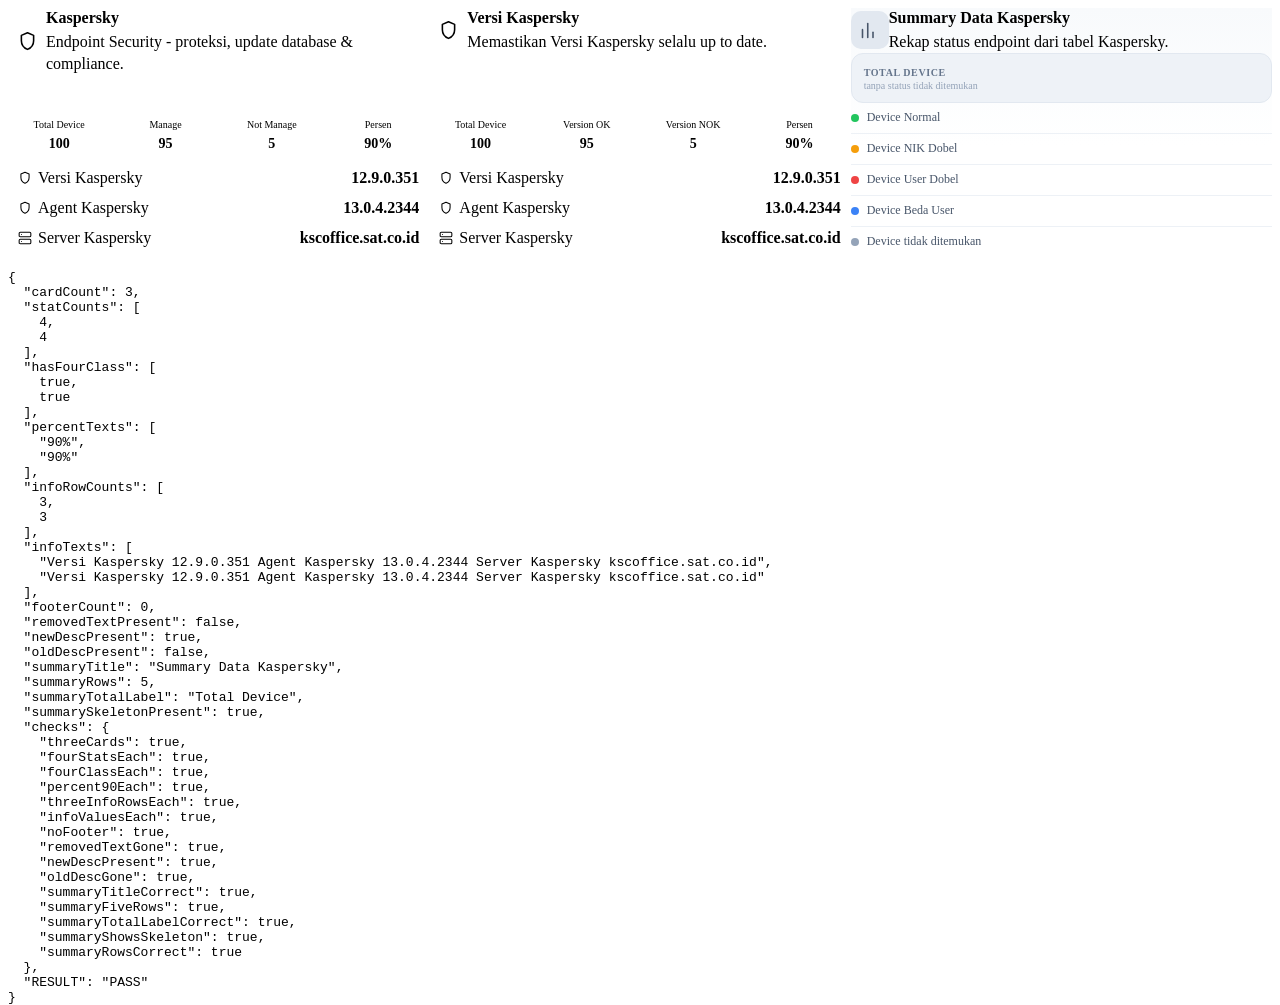
==== commit 3cdb1680: "fix(manage-pc): split Device User Dobel / Device Beda User status in Summary Data Kaspersky card - S" ====
--- a/__test-mpc.html
+++ b/__test-mpc.html
@@ -73,10 +73,11 @@
     removedTextGone: !out.removedTextPresent,
     newDescPresent: out.newDescPresent,
     oldDescGone: !out.oldDescPresent,
-    summaryTitleCorrect: out.summaryTitle === "Summary Data Kaspersky",
-    summaryFourRows: out.summaryRows === 4,
+summaryTitleCorrect: out.summaryTitle === "Summary Data Kaspersky",
+    summaryFiveRows: out.summaryRows === 5,
     summaryTotalLabelCorrect: out.summaryTotalLabel === "Total Device",
-    summaryShowsSkeleton: out.summarySkeletonPresent
+    summaryShowsSkeleton: out.summarySkeletonPresent,
+    summaryRowsCorrect: out.summaryRows === 5
   };
 
   out.checks = checks;
--- a/css/components.css
+++ b/css/components.css
@@ -4049,6 +4049,7 @@
 .gsp-card__summary-dot--ok { background: #22c55e; }
 .gsp-card__summary-dot--warn { background: #f59e0b; }
 .gsp-card__summary-dot--danger { background: #ef4444; }
+.gsp-card__summary-dot--info { background: #3b82f6; }
 .gsp-card__summary-dot--empty { background: #94a3b8; }
 
 .gsp-card__summary-label {
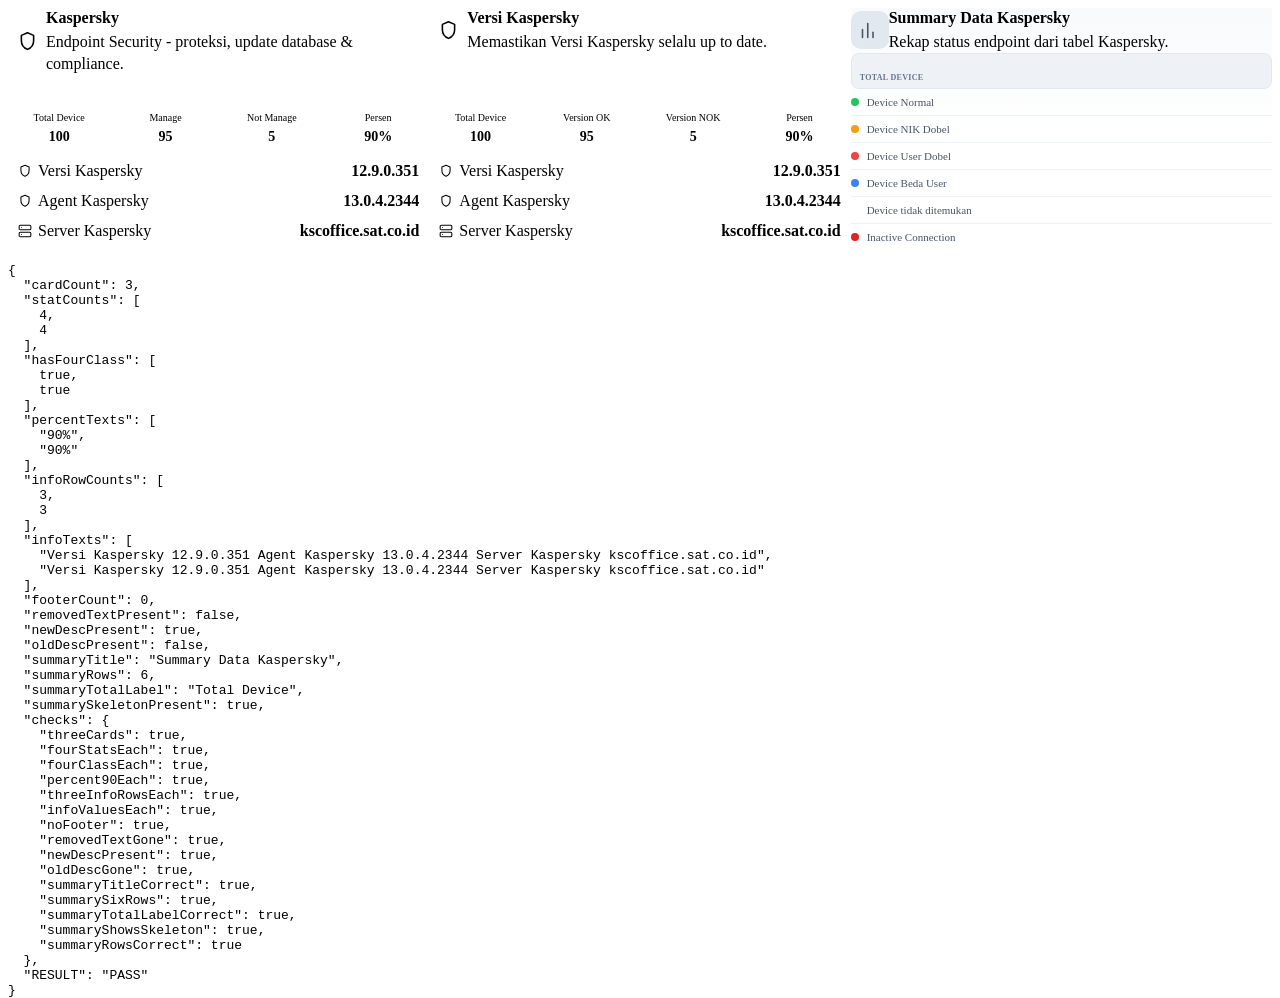
==== commit c9253f92: "fix(manage-pc): Summary Data Kaspersky card - add Inactive Connection, compact total box, progressiv" ====
--- a/__test-mpc.html
+++ b/__test-mpc.html
@@ -74,10 +74,10 @@
     newDescPresent: out.newDescPresent,
     oldDescGone: !out.oldDescPresent,
 summaryTitleCorrect: out.summaryTitle === "Summary Data Kaspersky",
-    summaryFiveRows: out.summaryRows === 5,
+    summarySixRows: out.summaryRows === 6,
     summaryTotalLabelCorrect: out.summaryTotalLabel === "Total Device",
     summaryShowsSkeleton: out.summarySkeletonPresent,
-    summaryRowsCorrect: out.summaryRows === 5
+    summaryRowsCorrect: out.summaryRows === 6
   };
 
   out.checks = checks;
--- a/css/components.css
+++ b/css/components.css
@@ -949,9 +949,11 @@
 }
 
 .mpc-kav-table .mpc-kav-status {
-  max-width: 100%;
-  white-space: normal;
-}
+    max-width: 100%;
+    white-space: nowrap;
+    overflow: hidden;
+    text-overflow: ellipsis;
+  }
 
 /* Padding horizontal lebih rapat supaya kedua tabel muat tanpa scrollbar. */
 .mpc-kav-table th .mpc-table__th-label,
@@ -1039,27 +1041,29 @@
 
 /* Header STATUS dibuat rata tengah, panah sort tetap di tepi kanan
    supaya label tidak bergeser. */
-.mpc-kav-table th.mpc-kav-th--center .mpc-table__th-sort {
-  position: relative;
-  justify-content: center;
-  padding: 0 24px;
-  text-align: center;
-}
-
-.mpc-kav-table th.mpc-kav-th--center .mpc-table__th-label {
-  text-align: center;
-}
-
-.mpc-kav-table th.mpc-kav-th--center .mpc-table__sort-arrows {
-  position: absolute;
-  right: 8px;
-}
-
-/* Kolom Sistem Operasi & Last connected: satu baris & dipotong supaya
+.mpc-kav-table th.mpc-kav-th--left .mpc-table__th-sort {
+    position: relative;
+    justify-content: flex-start;
+    padding: 0 24px 0 0;
+    text-align: left;
+  }
+
+.mpc-kav-table th.mpc-kav-th--left .mpc-table__th-label {
+    text-align: left;
+  }
+
+.mpc-kav-table th.mpc-kav-th--left .mpc-table__sort-arrows {
+    position: absolute;
+    right: 8px;
+  }
+
+/* Kolom Sistem Operasi, Last connected, Model, DNS Name: satu baris & dipotong supaya
    baris tidak menebal. Saat hover, teks bergeser SATU KALI ke kiri
    (tanpa bolak-balik) bila melebihi lebar kolom. */
 .mpc-kav-table td[data-kav-col="sistemOperasi"],
-.mpc-kav-table td[data-kav-col="lastConnected"] {
+.mpc-kav-table td[data-kav-col="lastConnected"],
+.mpc-kav-table td[data-kav-col="model"],
+.mpc-kav-table td[data-kav-col="dnsName"] {
   white-space: nowrap;
 }
 
@@ -1074,6 +1078,11 @@
 .mpc-kav-table td[data-kav-col="model"] .mpc-kav-marquee,
 .mpc-kav-table td[data-kav-col="sistemOperasi"] .mpc-kav-marquee {
   max-width: 100px;
+}
+
+/* DNS Name juga dipotong bila perlu. */
+.mpc-kav-table td[data-kav-col="dnsName"] .mpc-kav-marquee {
+  max-width: 120px;
 }
 
 .mpc-kav-marquee__text {
@@ -1298,11 +1307,16 @@
 }
 
 .mpc-kav-status--danger {
-  background: #fff0ef;
-  color: #c63f38;
-}
-
-.mpc-kav-status--empty {
+    background: #fff0ef;
+    color: #c63f38;
+  }
+  
+  .mpc-kav-status--info {
+    background: #e8f1fe;
+    color: #1d4ed8;
+  }
+  
+  .mpc-kav-status--empty {
   background: #f1f4f7;
   color: #8a97a8;
 }
@@ -3981,40 +3995,35 @@
   display: flex;
   align-items: flex-end;
   justify-content: space-between;
-  gap: 12px;
-  padding: 10px 12px;
+  gap: 6px;
+  padding: 6px 8px;
   border: 1px solid #e2e8f0;
-  border-radius: 12px;
+  border-radius: 8px;
   background: #eef2f7;
 }
 
 .gsp-card__summary-total > div {
   display: flex;
   flex-direction: column;
-  gap: 2px;
+  gap: 0px;
   min-width: 0;
 }
 
 .gsp-card__summary-total-label {
-  font-size: 10px;
+  font-size: 8px;
   font-weight: 700;
-  letter-spacing: .06em;
+  letter-spacing: .04em;
   text-transform: uppercase;
   color: #64748b;
-}
-
-.gsp-card__summary-total-note {
-  font-size: 10px;
-  color: #94a3b8;
-  line-height: 1.2;
+  line-height: 1;
 }
 
 .gsp-card__summary-total strong {
   display: inline-flex;
   align-items: center;
   justify-content: flex-end;
-  min-height: 28px;
-  font-size: 28px;
+  min-height: 22px;
+  font-size: 20px;
   line-height: 1;
   color: #0f172a;
   font-variant-numeric: tabular-nums;
@@ -4031,8 +4040,8 @@
   display: flex;
   align-items: center;
   gap: 8px;
-  min-height: 30px;
-  font-size: 12px;
+  min-height: 26px;
+  font-size: 11px;
 }
 
 .gsp-card__summary-row + .gsp-card__summary-row {
@@ -4050,7 +4059,7 @@
 .gsp-card__summary-dot--warn { background: #f59e0b; }
 .gsp-card__summary-dot--danger { background: #ef4444; }
 .gsp-card__summary-dot--info { background: #3b82f6; }
-.gsp-card__summary-dot--empty { background: #94a3b8; }
+.gsp-card__summary-dot--late { background: #dc2626; }
 
 .gsp-card__summary-label {
   min-width: 0;
